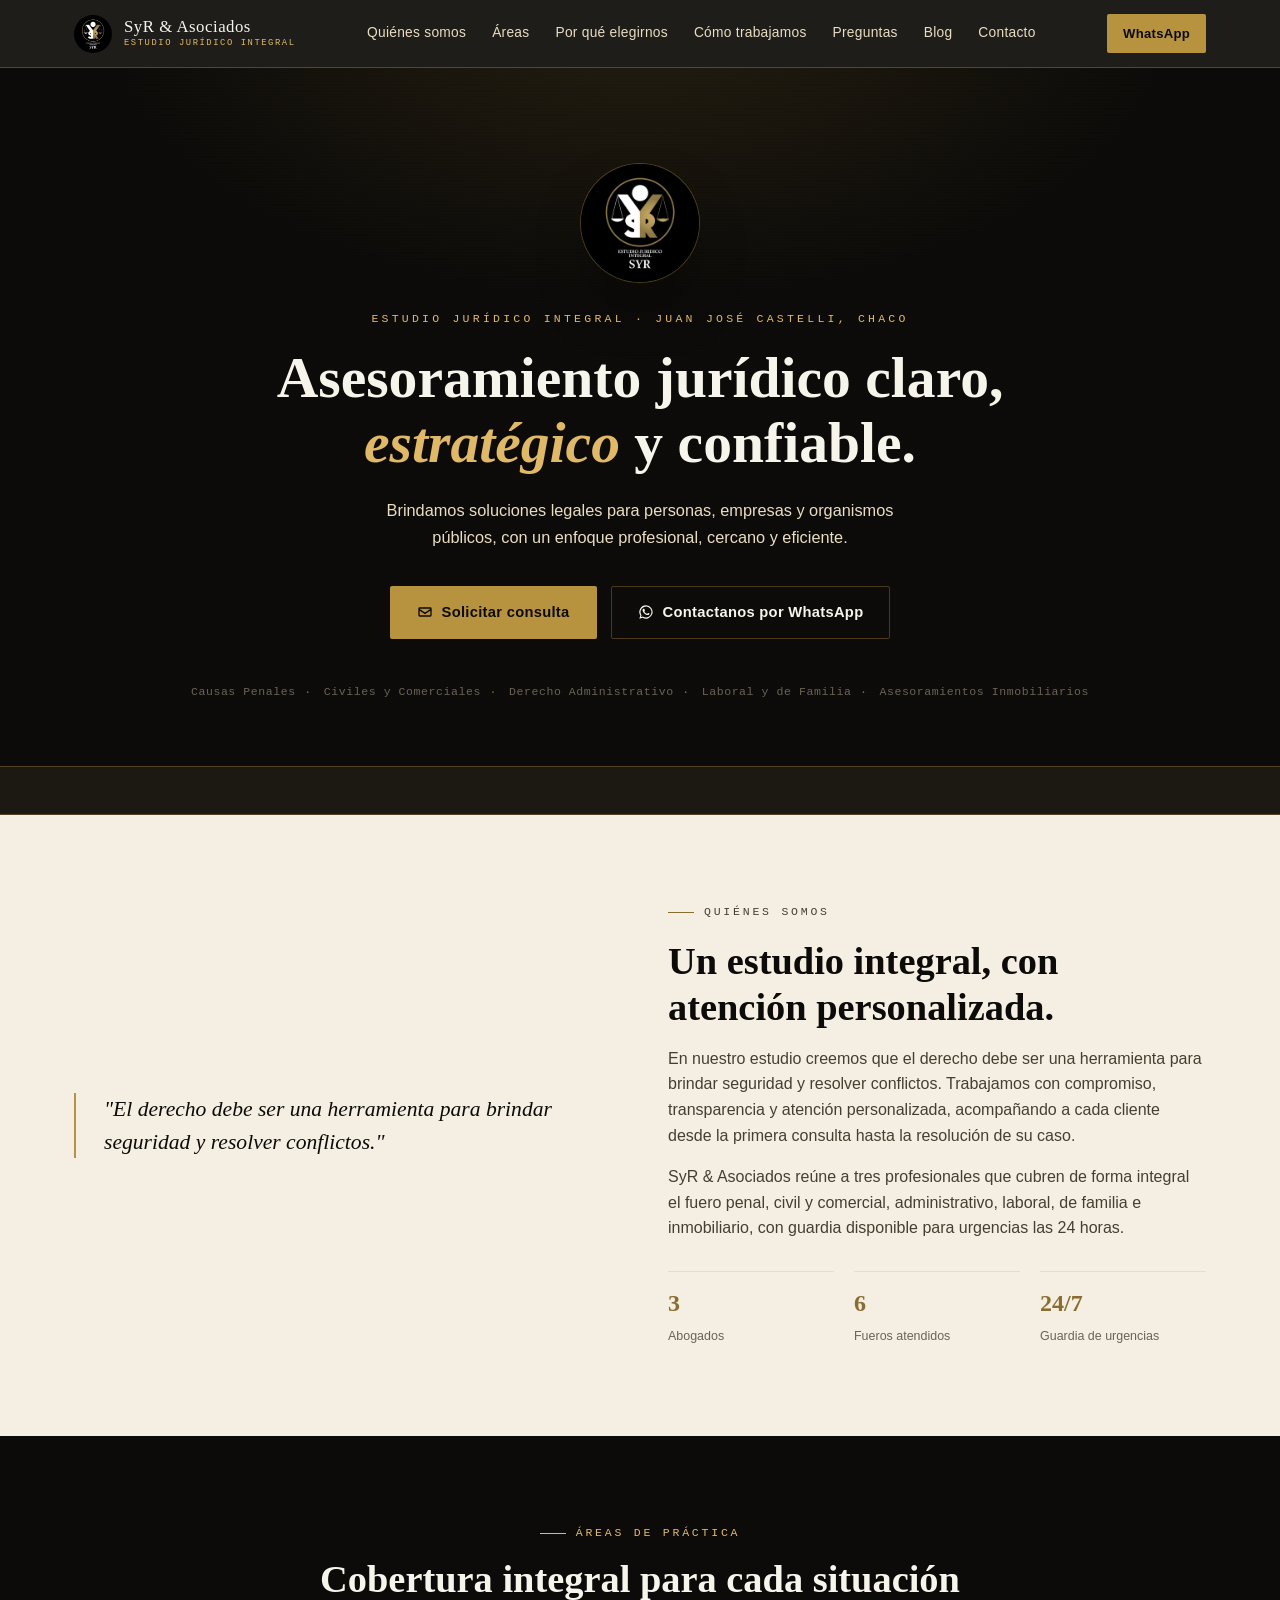
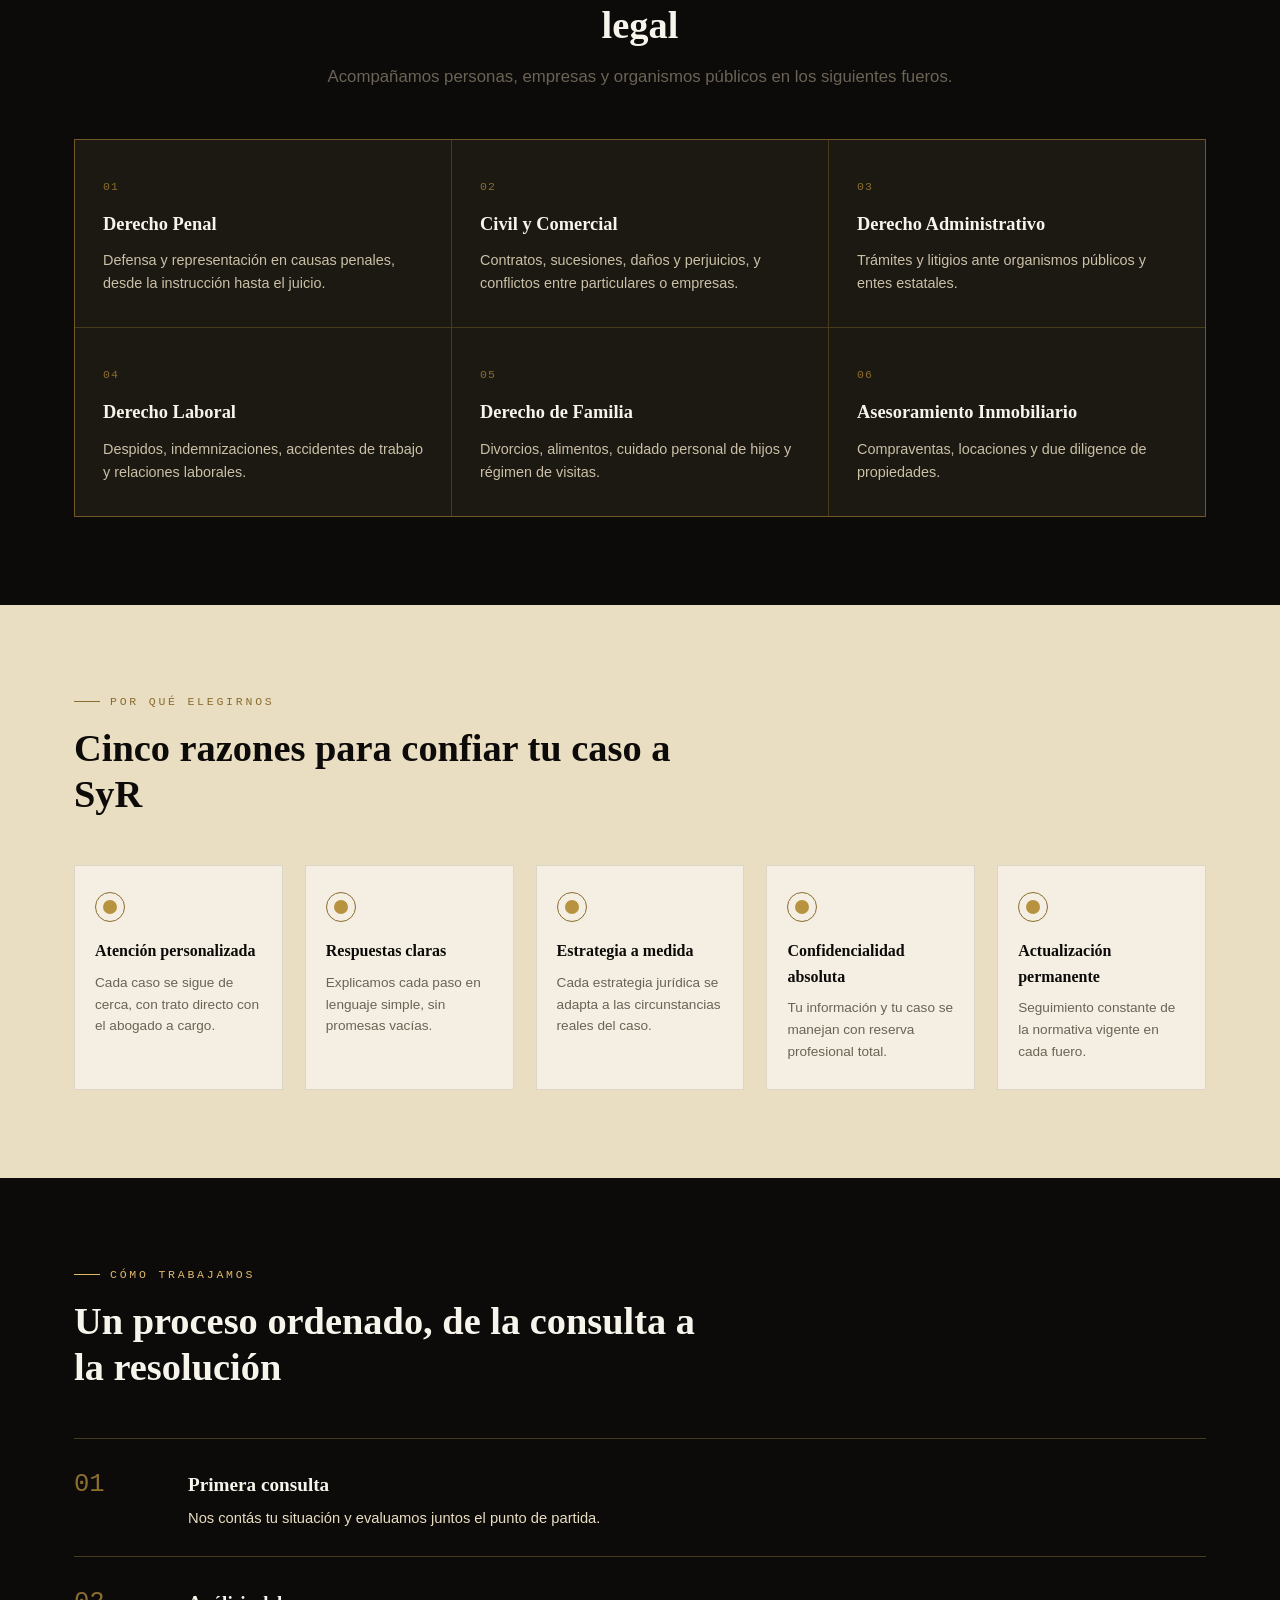
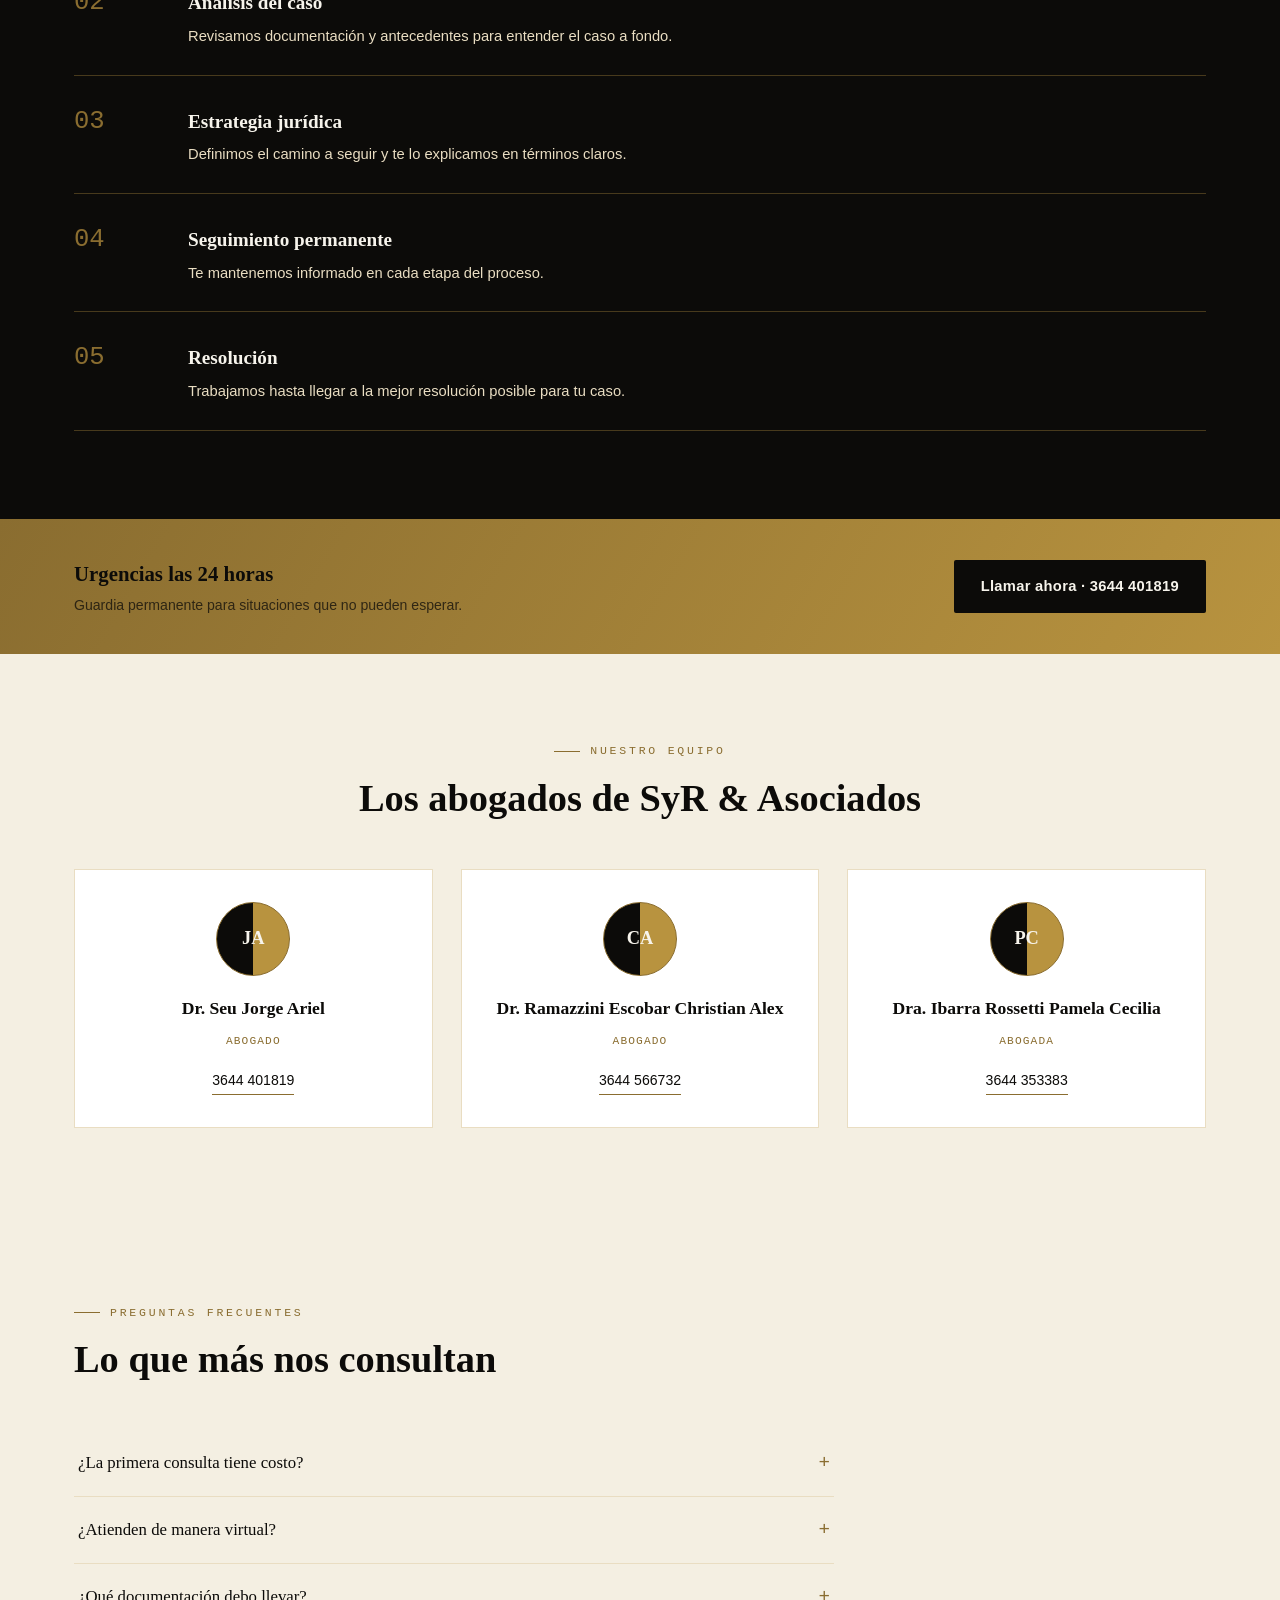
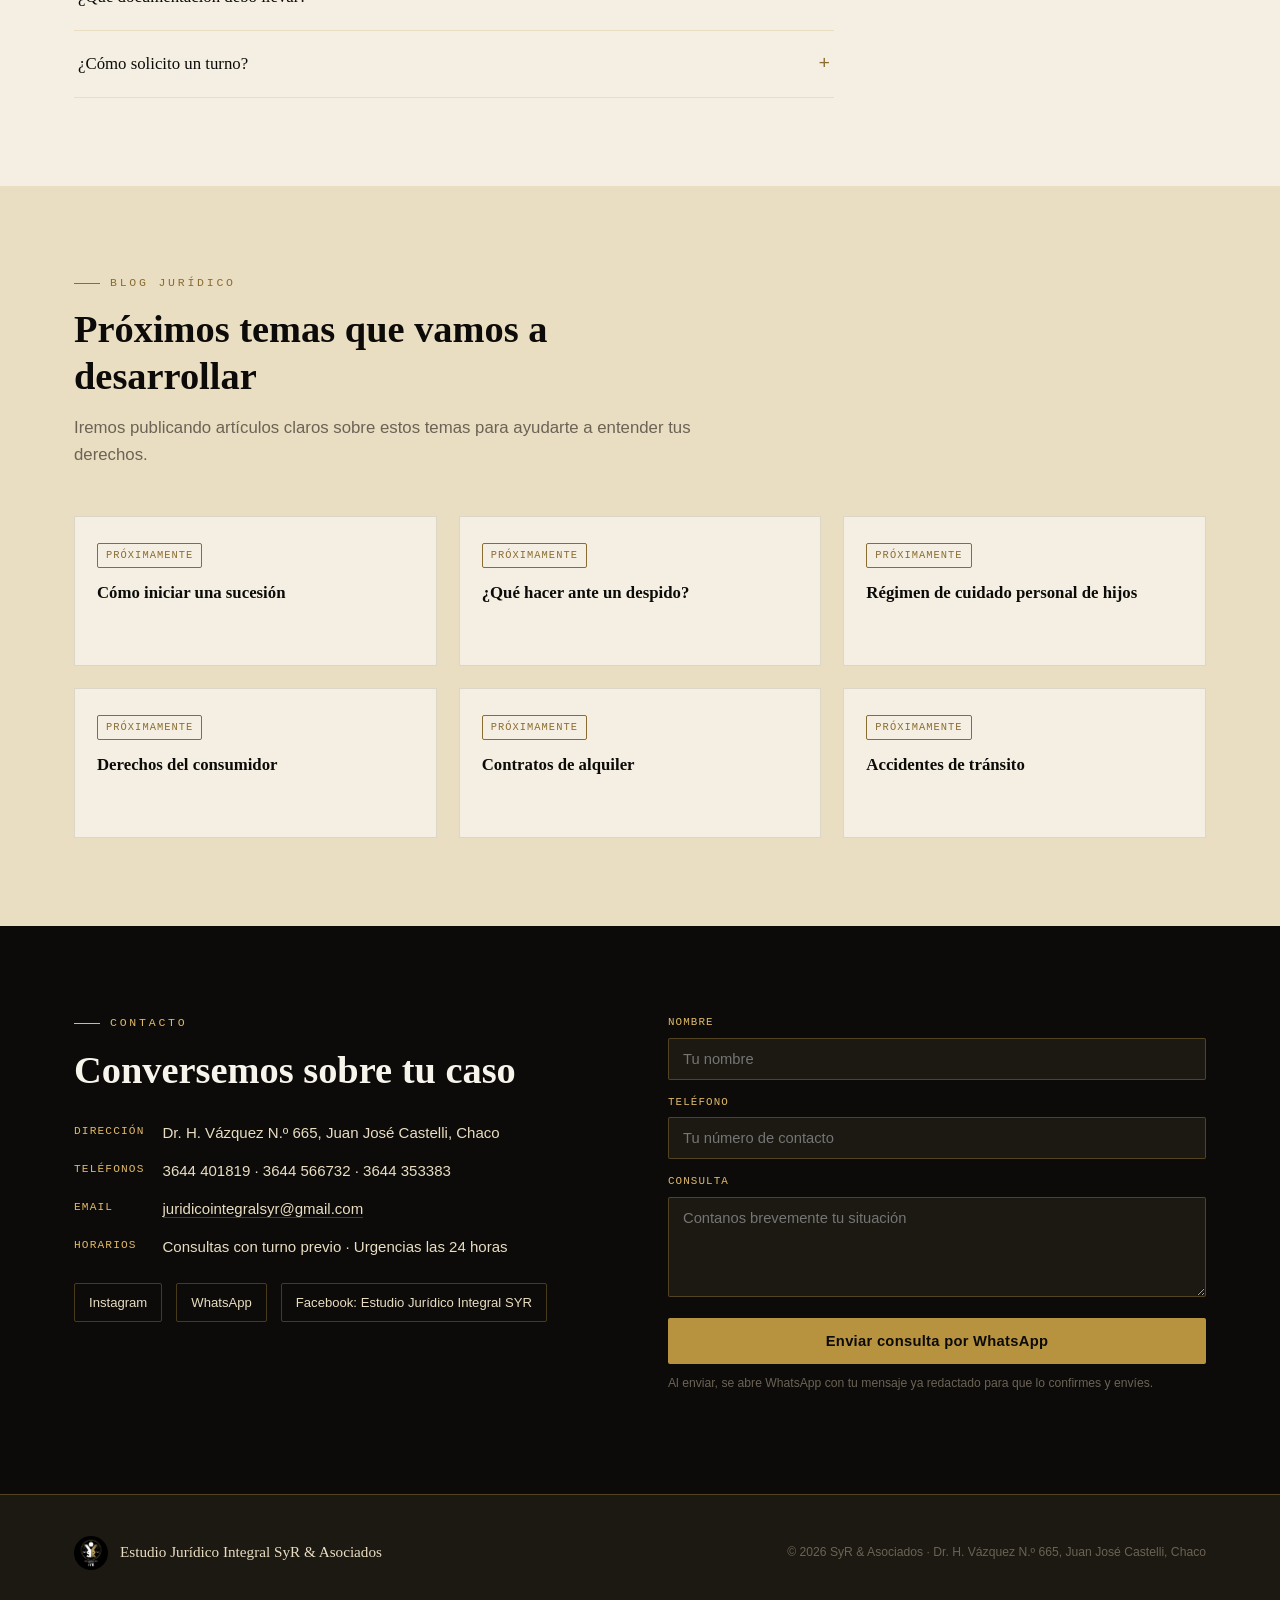
==== index.html @ b7ba9327 "Sitio web del Estudio Jurídico Integral SyR & Asociados Landing page estática (HTML/CSS/JS) con hero" ====
<!DOCTYPE html>
<html lang="es">
<head>
<meta charset="UTF-8">
<meta name="viewport" content="width=device-width, initial-scale=1.0">
<title>Estudio Jurídico Integral SyR & Asociados</title>
<meta name="description" content="Asesoramiento jurídico claro, estratégico y confiable — causas penales, civiles y comerciales, administrativo, laboral, familia e inmobiliario. Urgencias las 24 horas.">
<link rel="stylesheet" href="css/style.css">

</head>
<body>
<header class="nav">
  <div class="nav-inner">
    <a class="brand" href="#inicio">
      <img src="assets/logo.jpg" alt="Isotipo Estudio Jurídico Integral SyR">
      <span class="brand-text">SyR &amp; Asociados<small>Estudio Jurídico Integral</small></span>
    </a>
    <nav class="links">
      <a href="#somos">Quiénes somos</a>
      <a href="#areas">Áreas</a>
      <a href="#porque">Por qué elegirnos</a>
      <a href="#proceso">Cómo trabajamos</a>
      <a href="#faq">Preguntas</a>
      <a href="#blog">Blog</a>
      <a href="#contacto">Contacto</a>
    </nav>
    <a class="nav-cta" href="https://wa.me/5493644401819?text=Hola%2C%20quisiera%20hacer%20una%20consulta%20legal." target="_blank" rel="noopener">WhatsApp</a>
  </div>
</header>

<section class="hero" id="inicio">
  <div class="wrap">
    <div class="hero-seal">
      <img src="assets/logo.jpg" alt="Estudio Jurídico Integral SyR & Asociados">
    </div>
    <p class="eyebrow">Estudio Jurídico Integral · Juan José Castelli, Chaco</p>
    <h1 class="hero-title">Asesoramiento jurídico claro, <em>estratégico</em> y confiable.</h1>
    <p class="hero-sub">Brindamos soluciones legales para personas, empresas y organismos públicos, con un enfoque profesional, cercano y eficiente.</p>
    <div class="hero-actions">
      <a class="btn btn-solid" href="#contacto">
        <svg viewBox="0 0 24 24" fill="none" stroke="currentColor" stroke-width="2"><path d="M4 4h16v16H4z" opacity="0"/><path d="M3 8l9 6 9-6M4 6h16a1 1 0 011 1v10a1 1 0 01-1 1H4a1 1 0 01-1-1V7a1 1 0 011-1z"/></svg>
        Solicitar consulta
      </a>
      <a class="btn btn-outline" href="https://wa.me/5493644401819?text=Hola%2C%20quisiera%20hacer%20una%20consulta%20legal." target="_blank" rel="noopener">
        <svg viewBox="0 0 24 24" fill="currentColor"><path d="M17.5 14.4c-.3-.1-1.7-.8-1.9-.9-.3-.1-.4-.1-.6.1s-.7.9-.9 1.1-.3.2-.6.1a7.9 7.9 0 01-2.3-1.4 8.6 8.6 0 01-1.6-2c-.2-.3 0-.4.1-.6l.4-.5c.1-.1.2-.3.3-.4a.5.5 0 000-.5c-.1-.1-.6-1.5-.9-2-.2-.5-.4-.4-.6-.4h-.5a1 1 0 00-.7.3 3 3 0 00-.9 2.2c0 1.3.9 2.6 1.1 2.8s1.7 2.7 4.2 3.7a14 14 0 001.4.5 3.4 3.4 0 001.6.1c.5-.1 1.7-.7 1.9-1.3s.2-1.2.2-1.3-.2-.2-.5-.3z"/><path d="M12 2a10 10 0 00-8.5 15.3L2 22l4.8-1.4A10 10 0 1012 2zm0 18.2a8.2 8.2 0 01-4.2-1.2l-.3-.2-3 .8.8-2.9-.2-.3A8.2 8.2 0 1112 20.2z"/></svg>
        Contactanos por WhatsApp
      </a>
    </div>
    <div class="hero-areas">
      <span>Causas Penales</span>
      <span>Civiles y Comerciales</span>
      <span>Derecho Administrativo</span>
      <span>Laboral y de Familia</span>
      <span>Asesoramientos Inmobiliarios</span>
    </div>
  </div>
</section>

<div class="ticker-band" aria-hidden="true">
  <div class="ticker-track">
    <span>URGENCIAS LAS 24 HORAS</span>
    <span>DR. H. VÁZQUEZ N.º 665, J.J. CASTELLI</span>
    <span>CAUSAS PENALES</span>
    <span>CIVILES Y COMERCIALES</span>
    <span>DERECHO ADMINISTRATIVO</span>
    <span>LABORAL Y DE FAMILIA</span>
    <span>ASESORAMIENTOS INMOBILIARIOS</span>
    <span>URGENCIAS LAS 24 HORAS</span>
    <span>DR. H. VÁZQUEZ N.º 665, J.J. CASTELLI</span>
    <span>CAUSAS PENALES</span>
    <span>CIVILES Y COMERCIALES</span>
    <span>DERECHO ADMINISTRATIVO</span>
    <span>LABORAL Y DE FAMILIA</span>
    <span>ASESORAMIENTOS INMOBILIARIOS</span>
  </div>
</div>

<section class="somos" id="somos">
  <div class="wrap somos-grid">
    <div class="reveal">
      <p class="somos-quote">"El derecho debe ser una herramienta para brindar seguridad y resolver conflictos."</p>
    </div>
    <div class="somos-copy reveal">
      <p class="kicker">Quiénes somos</p>
      <h2>Un estudio integral, con atención personalizada.</h2>
      <p style="margin-top:16px">En nuestro estudio creemos que el derecho debe ser una herramienta para brindar seguridad y resolver conflictos. Trabajamos con compromiso, transparencia y atención personalizada, acompañando a cada cliente desde la primera consulta hasta la resolución de su caso.</p>
      <p>SyR &amp; Asociados reúne a tres profesionales que cubren de forma integral el fuero penal, civil y comercial, administrativo, laboral, de familia e inmobiliario, con guardia disponible para urgencias las 24 horas.</p>
      <div class="somos-stats">
        <div class="somos-stat"><b>3</b><span>Abogados</span></div>
        <div class="somos-stat"><b>6</b><span>Fueros atendidos</span></div>
        <div class="somos-stat"><b>24/7</b><span>Guardia de urgencias</span></div>
      </div>
    </div>
  </div>
</section>

<section class="areas" id="areas">
  <div class="wrap">
    <div class="section-head center reveal">
      <p class="kicker">Áreas de práctica</p>
      <h2>Cobertura integral para cada situación legal</h2>
      <p class="lead">Acompañamos personas, empresas y organismos públicos en los siguientes fueros.</p>
    </div>
    <div class="areas-grid reveal">
      <div class="area-card">
        <span class="area-num">01</span>
        <h3>Derecho Penal</h3>
        <p>Defensa y representación en causas penales, desde la instrucción hasta el juicio.</p>
      </div>
      <div class="area-card">
        <span class="area-num">02</span>
        <h3>Civil y Comercial</h3>
        <p>Contratos, sucesiones, daños y perjuicios, y conflictos entre particulares o empresas.</p>
      </div>
      <div class="area-card">
        <span class="area-num">03</span>
        <h3>Derecho Administrativo</h3>
        <p>Trámites y litigios ante organismos públicos y entes estatales.</p>
      </div>
      <div class="area-card">
        <span class="area-num">04</span>
        <h3>Derecho Laboral</h3>
        <p>Despidos, indemnizaciones, accidentes de trabajo y relaciones laborales.</p>
      </div>
      <div class="area-card">
        <span class="area-num">05</span>
        <h3>Derecho de Familia</h3>
        <p>Divorcios, alimentos, cuidado personal de hijos y régimen de visitas.</p>
      </div>
      <div class="area-card">
        <span class="area-num">06</span>
        <h3>Asesoramiento Inmobiliario</h3>
        <p>Compraventas, locaciones y due diligence de propiedades.</p>
      </div>
    </div>
  </div>
</section>

<section class="why" id="porque">
  <div class="wrap">
    <div class="section-head reveal">
      <p class="kicker">Por qué elegirnos</p>
      <h2>Cinco razones para confiar tu caso a SyR</h2>
    </div>
    <div class="why-grid reveal">
      <div class="why-card"><div class="why-mark"></div><h3>Atención personalizada</h3><p>Cada caso se sigue de cerca, con trato directo con el abogado a cargo.</p></div>
      <div class="why-card"><div class="why-mark"></div><h3>Respuestas claras</h3><p>Explicamos cada paso en lenguaje simple, sin promesas vacías.</p></div>
      <div class="why-card"><div class="why-mark"></div><h3>Estrategia a medida</h3><p>Cada estrategia jurídica se adapta a las circunstancias reales del caso.</p></div>
      <div class="why-card"><div class="why-mark"></div><h3>Confidencialidad absoluta</h3><p>Tu información y tu caso se manejan con reserva profesional total.</p></div>
      <div class="why-card"><div class="why-mark"></div><h3>Actualización permanente</h3><p>Seguimiento constante de la normativa vigente en cada fuero.</p></div>
    </div>
  </div>
</section>

<section class="process" id="proceso">
  <div class="wrap">
    <div class="section-head reveal">
      <p class="kicker">Cómo trabajamos</p>
      <h2>Un proceso ordenado, de la consulta a la resolución</h2>
    </div>
    <div class="process-list reveal">
      <div class="process-item"><span class="pnum">01</span><div><h3>Primera consulta</h3><p>Nos contás tu situación y evaluamos juntos el punto de partida.</p></div></div>
      <div class="process-item"><span class="pnum">02</span><div><h3>Análisis del caso</h3><p>Revisamos documentación y antecedentes para entender el caso a fondo.</p></div></div>
      <div class="process-item"><span class="pnum">03</span><div><h3>Estrategia jurídica</h3><p>Definimos el camino a seguir y te lo explicamos en términos claros.</p></div></div>
      <div class="process-item"><span class="pnum">04</span><div><h3>Seguimiento permanente</h3><p>Te mantenemos informado en cada etapa del proceso.</p></div></div>
      <div class="process-item"><span class="pnum">05</span><div><h3>Resolución</h3><p>Trabajamos hasta llegar a la mejor resolución posible para tu caso.</p></div></div>
    </div>
  </div>
</section>

<div class="urgency">
  <div class="wrap urgency-inner">
    <div>
      <h3>Urgencias las 24 horas</h3>
      <p>Guardia permanente para situaciones que no pueden esperar.</p>
    </div>
    <a class="btn btn-solid" href="tel:+543644401819">Llamar ahora · 3644 401819</a>
  </div>
</div>

<section class="team" id="abogados">
  <div class="wrap">
    <div class="section-head center reveal">
      <p class="kicker">Nuestro equipo</p>
      <h2>Los abogados de SyR &amp; Asociados</h2>
    </div>
    <div class="team-grid reveal">
      <div class="team-card">
        <div class="team-badge">JA</div>
        <h3>Dr. Seu Jorge Ariel</h3>
        <p class="role">Abogado</p>
        <a class="tel" href="tel:+543644401819">3644 401819</a>
      </div>
      <div class="team-card">
        <div class="team-badge">CA</div>
        <h3>Dr. Ramazzini Escobar Christian Alex</h3>
        <p class="role">Abogado</p>
        <a class="tel" href="tel:+543644566732">3644 566732</a>
      </div>
      <div class="team-card">
        <div class="team-badge">PC</div>
        <h3>Dra. Ibarra Rossetti Pamela Cecilia</h3>
        <p class="role">Abogada</p>
        <a class="tel" href="tel:+543644353383">3644 353383</a>
      </div>
    </div>
  </div>
</section>

<section class="faq" id="faq">
  <div class="wrap">
    <div class="section-head reveal">
      <p class="kicker">Preguntas frecuentes</p>
      <h2>Lo que más nos consultan</h2>
    </div>
    <div class="faq-list reveal">
      <div class="faq-item">
        <button class="faq-q" aria-expanded="false">¿La primera consulta tiene costo?<span class="faq-plus">+</span></button>
        <div class="faq-a"><p>La consulta inicial nos permite conocer tu caso y explicarte cómo podemos ayudarte. Escribinos y te confirmamos las condiciones según el tipo de trámite.</p></div>
      </div>
      <div class="faq-item">
        <button class="faq-q" aria-expanded="false">¿Atienden de manera virtual?<span class="faq-plus">+</span></button>
        <div class="faq-a"><p>Sí. Además de la atención presencial en nuestra oficina de Dr. H. Vázquez N.º 665, coordinamos consultas por teléfono, WhatsApp o videollamada.</p></div>
      </div>
      <div class="faq-item">
        <button class="faq-q" aria-expanded="false">¿Qué documentación debo llevar?<span class="faq-plus">+</span></button>
        <div class="faq-a"><p>Depende del tipo de caso. Como guía general, llevá tu DNI y toda la documentación relacionada (contratos, notificaciones, recibos, etc.). Te confirmamos el detalle al coordinar el turno.</p></div>
      </div>
      <div class="faq-item">
        <button class="faq-q" aria-expanded="false">¿Cómo solicito un turno?<span class="faq-plus">+</span></button>
        <div class="faq-a"><p>Podés escribirnos por WhatsApp, llamarnos a los teléfonos del estudio o enviarnos un correo a juridicointegralsyr@gmail.com. Coordinamos día y horario según disponibilidad.</p></div>
      </div>
    </div>
  </div>
</section>

<section class="blog" id="blog">
  <div class="wrap">
    <div class="section-head reveal">
      <p class="kicker">Blog jurídico</p>
      <h2>Próximos temas que vamos a desarrollar</h2>
      <p class="lead">Iremos publicando artículos claros sobre estos temas para ayudarte a entender tus derechos.</p>
    </div>
    <div class="blog-grid reveal">
      <div class="blog-card"><span class="blog-tag">Próximamente</span><h3>Cómo iniciar una sucesión</h3></div>
      <div class="blog-card"><span class="blog-tag">Próximamente</span><h3>¿Qué hacer ante un despido?</h3></div>
      <div class="blog-card"><span class="blog-tag">Próximamente</span><h3>Régimen de cuidado personal de hijos</h3></div>
      <div class="blog-card"><span class="blog-tag">Próximamente</span><h3>Derechos del consumidor</h3></div>
      <div class="blog-card"><span class="blog-tag">Próximamente</span><h3>Contratos de alquiler</h3></div>
      <div class="blog-card"><span class="blog-tag">Próximamente</span><h3>Accidentes de tránsito</h3></div>
    </div>
  </div>
</section>

<section class="contact" id="contacto">
  <div class="wrap contact-grid">
    <div class="contact-info reveal">
      <p class="kicker">Contacto</p>
      <h2>Conversemos sobre tu caso</h2>
      <dl style="margin-top:28px">
        <dt>Dirección</dt><dd>Dr. H. Vázquez N.º 665, Juan José Castelli, Chaco</dd>
        <dt>Teléfonos</dt><dd>3644 401819 · 3644 566732 · 3644 353383</dd>
        <dt>Email</dt><dd><a href="mailto:juridicointegralsyr@gmail.com">juridicointegralsyr@gmail.com</a></dd>
        <dt>Horarios</dt><dd>Consultas con turno previo · Urgencias las 24 horas</dd>
      </dl>
      <div class="social-row">
        <a href="https://instagram.com/estudiojuridicointegralsyr" target="_blank" rel="noopener">Instagram</a>
        <a href="https://wa.me/5493644401819" target="_blank" rel="noopener">WhatsApp</a>
        <span style="border:1px solid var(--hair);border-radius:2px;padding:8px 14px;font-size:0.82rem;color:var(--parchment-2);">Facebook: Estudio Jurídico Integral SYR</span>
      </div>
    </div>
    <div class="reveal">
      <form class="contact-form" id="contactForm">
        <div>
          <label for="cf-name">Nombre</label>
          <input id="cf-name" type="text" placeholder="Tu nombre" required>
        </div>
        <div>
          <label for="cf-phone">Teléfono</label>
          <input id="cf-phone" type="tel" placeholder="Tu número de contacto">
        </div>
        <div>
          <label for="cf-msg">Consulta</label>
          <textarea id="cf-msg" placeholder="Contanos brevemente tu situación" required></textarea>
        </div>
        <button type="submit" class="btn btn-solid" style="justify-content:center">Enviar consulta por WhatsApp</button>
        <p class="form-note">Al enviar, se abre WhatsApp con tu mensaje ya redactado para que lo confirmes y envíes.</p>
      </form>
    </div>
  </div>
</section>

<footer>
  <div class="wrap footer-inner">
    <div class="footer-brand">
      <img src="assets/logo.jpg" alt="Isotipo SyR">
      <span>Estudio Jurídico Integral SyR &amp; Asociados</span>
    </div>
    <p class="fine">© 2026 SyR &amp; Asociados · Dr. H. Vázquez N.º 665, Juan José Castelli, Chaco</p>
  </div>
</footer>

<script src="js/script.js"></script>
</body>
</html>
---- css/style.css ----
:root{
    --ink:#0c0b09;
    --charcoal:#1c1912;
    --charcoal-2:#242019;
    --gold:#b8933f;
    --gold-bright:#e0b968;
    --gold-dim:#8a6d30;
    --parchment:#f4efe2;
    --parchment-2:#e9ddc2;
    --stone:#6b6355;
    --white:#f7f4ec;
    --hair:rgba(184,147,63,0.35);
    --font-display:'Big Caslon','Didot','Iowan Old Style',Georgia,'Times New Roman',serif;
    --font-body:-apple-system,BlinkMacSystemFont,'Segoe UI',Roboto,Helvetica,Arial,sans-serif;
    --font-mono:ui-monospace,'SF Mono','Cascadia Mono','Roboto Mono','Courier New',monospace;
  }
  *{box-sizing:border-box;}
  html{scroll-behavior:smooth;}
  @media (prefers-reduced-motion: reduce){
    html{scroll-behavior:auto;}
    *{animation-duration:0.01ms !important;animation-iteration-count:1 !important;transition-duration:0.01ms !important;}
  }
  body{
    margin:0;
    background:var(--parchment);
    color:var(--ink);
    font-family:var(--font-body);
    line-height:1.6;
    -webkit-font-smoothing:antialiased;
  }
  a{color:inherit;}
  img{max-width:100%;display:block;}
  .wrap{max-width:1180px;margin:0 auto;padding:0 24px;}
  ::selection{background:var(--gold);color:var(--ink);}

  /* focus visibility */
  a:focus-visible,button:focus-visible{outline:2px solid var(--gold-bright);outline-offset:3px;}

  /* ---------- NAV ---------- */
  header.nav{
    position:sticky;top:0;z-index:50;
    background:rgba(12,11,9,0.92);
    backdrop-filter:blur(6px);
    border-bottom:1px solid var(--hair);
  }
  .nav-inner{
    max-width:1180px;margin:0 auto;padding:14px 24px;
    display:flex;align-items:center;justify-content:space-between;gap:16px;
  }
  .brand{display:flex;align-items:center;gap:12px;text-decoration:none;color:var(--white);}
  .brand img{width:38px;height:38px;border-radius:50%;}
  .brand-text{font-family:var(--font-display);font-size:1.05rem;letter-spacing:0.03em;line-height:1.1;}
  .brand-text small{display:block;font-family:var(--font-mono);font-size:0.55rem;letter-spacing:0.18em;color:var(--gold-bright);text-transform:uppercase;margin-top:3px;}
  nav.links{display:flex;gap:26px;font-size:0.86rem;}
  nav.links a{text-decoration:none;color:var(--parchment-2);letter-spacing:0.02em;position:relative;padding:4px 0;}
  nav.links a:hover{color:var(--gold-bright);}
  .nav-cta{
    display:inline-flex;align-items:center;gap:8px;
    background:var(--gold);color:var(--ink);
    padding:9px 16px;border-radius:2px;text-decoration:none;
    font-size:0.82rem;font-weight:600;letter-spacing:0.02em;white-space:nowrap;
    transition:background 0.2s ease;
  }
  .nav-cta:hover{background:var(--gold-bright);}
  .nav-toggle{display:none;}
  @media (max-width:880px){
    nav.links{display:none;}
    .nav-toggle{display:block;background:none;border:1px solid var(--hair);color:var(--white);padding:8px 10px;border-radius:2px;font-family:var(--font-mono);font-size:0.85rem;}
  }

  /* ---------- HERO ---------- */
  .hero{
    background:
      radial-gradient(ellipse 900px 500px at 50% -10%, rgba(184,147,63,0.14), transparent 60%),
      var(--ink);
    color:var(--white);
    padding:96px 24px 64px;
    position:relative;
    overflow:hidden;
    text-align:center;
  }
  .hero::before{
    content:"";
    position:absolute;inset:0;
    background-image:
      linear-gradient(var(--hair) 1px, transparent 1px);
    background-size:100% 3px;
    opacity:0.03;
    pointer-events:none;
  }
  .hero-seal{
    width:118px;height:118px;margin:0 auto 28px;
    opacity:0;animation:riseIn 0.9s ease forwards;
  }
  .hero-seal img{border-radius:50%;box-shadow:0 0 0 1px var(--hair), 0 30px 60px -20px rgba(0,0,0,0.6);}
  .eyebrow{
    font-family:var(--font-mono);font-size:0.72rem;letter-spacing:0.28em;
    text-transform:uppercase;color:var(--gold-bright);margin:0 0 18px;
    opacity:0;animation:riseIn 0.9s ease 0.15s forwards;
  }
  h1.hero-title{
    font-family:var(--font-display);
    font-weight:600;
    font-size:clamp(2.1rem,4.6vw,3.6rem);
    line-height:1.12;
    margin:0 0 22px;
    max-width:820px;margin-left:auto;margin-right:auto;
    opacity:0;animation:riseIn 0.9s ease 0.3s forwards;
  }
  .hero-title em{
    font-style:italic;color:var(--gold-bright);
  }
  .hero-sub{
    max-width:560px;margin:0 auto 36px;
    color:var(--parchment-2);font-size:1.02rem;
    opacity:0;animation:riseIn 0.9s ease 0.45s forwards;
  }
  .hero-actions{
    display:flex;gap:14px;justify-content:center;flex-wrap:wrap;margin-bottom:44px;
    opacity:0;animation:riseIn 0.9s ease 0.6s forwards;
  }
  .btn{
    display:inline-flex;align-items:center;gap:9px;
    padding:14px 26px;border-radius:2px;text-decoration:none;
    font-size:0.92rem;font-weight:600;letter-spacing:0.02em;
    transition:transform 0.2s ease, background 0.2s ease, border-color 0.2s ease;
    border:1px solid transparent;cursor:pointer;font-family:var(--font-body);
  }
  .btn:hover{transform:translateY(-2px);}
  .btn-solid{background:var(--gold);color:var(--ink);}
  .btn-solid:hover{background:var(--gold-bright);}
  .btn-outline{border-color:var(--hair);color:var(--white);background:transparent;}
  .btn-outline:hover{border-color:var(--gold-bright);color:var(--gold-bright);}
  .btn svg{width:16px;height:16px;flex:none;}

  .hero-areas{
    display:flex;flex-wrap:wrap;justify-content:center;gap:0;
    font-family:var(--font-mono);font-size:0.72rem;letter-spacing:0.05em;
    color:var(--stone);
    opacity:0;animation:riseIn 0.9s ease 0.75s forwards;
  }
  .hero-areas span{padding:0 14px;position:relative;}
  .hero-areas span:not(:last-child)::after{
    content:"·";position:absolute;right:-2px;color:var(--gold-dim);
  }

  @keyframes riseIn{
    from{opacity:0;transform:translateY(14px);}
    to{opacity:1;transform:translateY(0);}
  }

  /* ---------- TICKER ---------- */
  .ticker-band{
    background:var(--charcoal);border-top:1px solid var(--hair);border-bottom:1px solid var(--hair);
    overflow:hidden;white-space:nowrap;padding:11px 0;
  }
  .ticker-track{display:inline-block;padding-left:100%;animation:ticker 32s linear infinite;}
  @media (prefers-reduced-motion: reduce){.ticker-track{animation:none;padding-left:0;}}
  .ticker-track span{
    font-family:var(--font-mono);font-size:0.74rem;letter-spacing:0.12em;
    color:var(--gold-bright);text-transform:uppercase;margin-right:40px;
  }
  @keyframes ticker{from{transform:translateX(0);}to{transform:translateX(-100%);}}

  /* ---------- SECTION shared ---------- */
  section{padding:88px 0;}
  .section-head{max-width:640px;margin:0 0 48px;}
  .section-head.center{margin-left:auto;margin-right:auto;text-align:center;}
  .kicker{
    font-family:var(--font-mono);font-size:0.72rem;letter-spacing:0.24em;
    text-transform:uppercase;color:var(--gold-dim);margin:0 0 14px;
    display:flex;align-items:center;gap:10px;
  }
  .section-head.center .kicker{justify-content:center;}
  .kicker::before{content:"";width:26px;height:1px;background:var(--gold-dim);display:inline-block;}
  h2{
    font-family:var(--font-display);font-weight:600;
    font-size:clamp(1.7rem,3vw,2.4rem);margin:0;line-height:1.2;
  }
  .lead{color:var(--stone);font-size:1.05rem;margin-top:16px;}

  .reveal{opacity:0;transform:translateY(22px);transition:opacity 0.7s ease, transform 0.7s ease;}
  .reveal.in{opacity:1;transform:translateY(0);}

  /* ---------- QUIENES SOMOS ---------- */
  .somos{background:var(--parchment);}
  .somos-grid{display:grid;grid-template-columns:1fr 1fr;gap:56px;align-items:center;}
  .somos-quote{
    font-family:var(--font-display);font-style:italic;font-size:1.35rem;
    color:var(--ink);line-height:1.5;position:relative;padding-left:28px;
    border-left:2px solid var(--gold);
  }
  .somos-copy p{color:#463f31;margin:0 0 16px;}
  .somos-stats{display:grid;grid-template-columns:repeat(3,1fr);gap:20px;margin-top:30px;}
  .somos-stat{border-top:1px solid var(--parchment-2);padding-top:12px;}
  .somos-stat b{display:block;font-family:var(--font-display);font-size:1.5rem;color:var(--gold-dim);}
  .somos-stat span{font-size:0.78rem;color:var(--stone);}
  @media (max-width:860px){.somos-grid{grid-template-columns:1fr;gap:32px;}}

  /* ---------- AREAS ---------- */
  .areas{background:var(--ink);color:var(--white);}
  .areas .kicker{color:var(--gold-bright);}
  .areas .kicker::before{background:var(--gold-bright);}
  .areas-grid{display:grid;grid-template-columns:repeat(3,1fr);gap:1px;background:var(--hair);border:1px solid var(--hair);}
  .area-card{
    background:var(--charcoal);padding:32px 28px;
    transition:background 0.25s ease;
  }
  .area-card:hover{background:var(--charcoal-2);}
  .area-num{font-family:var(--font-mono);font-size:0.72rem;color:var(--gold-dim);letter-spacing:0.1em;}
  .area-card h3{font-family:var(--font-display);font-weight:600;font-size:1.15rem;margin:12px 0 10px;}
  .area-card p{color:var(--parchment-2);font-size:0.9rem;margin:0;opacity:0.85;}
  @media (max-width:860px){.areas-grid{grid-template-columns:1fr 1fr;}}
  @media (max-width:560px){.areas-grid{grid-template-columns:1fr;}}

  /* ---------- POR QUE ELEGIRNOS ---------- */
  .why{background:var(--parchment-2);}
  .why-grid{display:grid;grid-template-columns:repeat(5,1fr);gap:22px;}
  .why-card{
    background:var(--parchment);border:1px solid rgba(107,99,85,0.18);
    padding:26px 20px;text-align:left;
  }
  .why-mark{width:30px;height:30px;border:1px solid var(--gold-dim);border-radius:50%;position:relative;margin-bottom:16px;}
  .why-mark::after{content:"";position:absolute;inset:7px;border-radius:50%;background:var(--gold);}
  .why-card h3{font-family:var(--font-display);font-size:1rem;margin:0 0 8px;}
  .why-card p{font-size:0.85rem;color:var(--stone);margin:0;}
  @media (max-width:980px){.why-grid{grid-template-columns:repeat(2,1fr) ;}}
  @media (max-width:560px){.why-grid{grid-template-columns:1fr;}}

  /* ---------- COMO TRABAJAMOS ---------- */
  .process{background:var(--ink);color:var(--white);}
  .process .kicker{color:var(--gold-bright);}
  .process .kicker::before{background:var(--gold-bright);}
  .process-list{border-top:1px solid var(--hair);}
  .process-item{
    display:grid;grid-template-columns:90px 1fr;gap:24px;
    padding:26px 0;border-bottom:1px solid var(--hair);
    align-items:baseline;
  }
  .process-item .pnum{font-family:var(--font-mono);font-size:1.6rem;color:var(--gold-dim);}
  .process-item h3{font-family:var(--font-display);font-size:1.2rem;margin:0 0 6px;font-weight:600;}
  .process-item p{color:var(--parchment-2);margin:0;font-size:0.92rem;max-width:560px;}
  @media (max-width:560px){.process-item{grid-template-columns:50px 1fr;}}

  /* ---------- ABOGADOS ---------- */
  .team{background:var(--parchment);}
  .team-grid{display:grid;grid-template-columns:repeat(3,1fr);gap:28px;}
  .team-card{
    background:#fff;border:1px solid var(--parchment-2);padding:32px 26px;text-align:center;
    transition:box-shadow 0.25s ease, transform 0.25s ease;
  }
  .team-card:hover{box-shadow:0 20px 40px -24px rgba(20,16,8,0.35);transform:translateY(-4px);}
  .team-badge{
    width:74px;height:74px;border-radius:50%;margin:0 auto 18px;
    background:conic-gradient(from 180deg, var(--ink) 0 50%, var(--gold) 50% 100%);
    display:flex;align-items:center;justify-content:center;
    font-family:var(--font-display);font-weight:600;color:var(--white);font-size:1.15rem;
    border:1px solid var(--gold-dim);
  }
  .team-card h3{font-family:var(--font-display);font-size:1.1rem;margin:0 0 4px;}
  .team-card .role{font-family:var(--font-mono);font-size:0.7rem;letter-spacing:0.1em;text-transform:uppercase;color:var(--gold-dim);margin-bottom:16px;}
  .team-card a.tel{
    display:inline-flex;align-items:center;gap:6px;
    font-size:0.88rem;color:var(--ink);text-decoration:none;
    border-bottom:1px solid var(--gold-dim);padding-bottom:2px;
  }
  .team-card a.tel:hover{color:var(--gold-dim);}
  @media (max-width:860px){.team-grid{grid-template-columns:1fr;}}

  /* ---------- URGENCIAS BAND ---------- */
  .urgency{
    background:linear-gradient(120deg, var(--gold-dim), var(--gold));
    color:var(--ink);padding:38px 0;
  }
  .urgency-inner{display:flex;align-items:center;justify-content:space-between;gap:20px;flex-wrap:wrap;}
  .urgency h3{font-family:var(--font-display);font-size:1.3rem;margin:0;}
  .urgency p{margin:4px 0 0;font-size:0.88rem;color:rgba(12,11,9,0.75);}
  .urgency .btn-solid{background:var(--ink);color:var(--white);}
  .urgency .btn-solid:hover{background:#000;}

  /* ---------- FAQ ---------- */
  .faq{background:var(--parchment);}
  .faq-list{max-width:760px;}
  .faq-item{border-bottom:1px solid var(--parchment-2);}
  .faq-q{
    width:100%;text-align:left;background:none;border:none;cursor:pointer;
    padding:22px 4px;display:flex;justify-content:space-between;align-items:center;gap:16px;
    font-family:var(--font-display);font-size:1.05rem;color:var(--ink);
  }
  .faq-plus{font-family:var(--font-mono);color:var(--gold-dim);font-size:1.2rem;transition:transform 0.25s ease;flex:none;}
  .faq-item.open .faq-plus{transform:rotate(45deg);}
  .faq-a{
    max-height:0;overflow:hidden;transition:max-height 0.35s ease, padding 0.35s ease;
    color:var(--stone);font-size:0.94rem;padding:0 4px;
  }
  .faq-item.open .faq-a{max-height:220px;padding:0 4px 22px;}

  /* ---------- BLOG ---------- */
  .blog{background:var(--parchment-2);}
  .blog-grid{display:grid;grid-template-columns:repeat(3,1fr);gap:22px;}
  .blog-card{
    background:var(--parchment);border:1px solid rgba(107,99,85,0.18);padding:26px 22px;
    display:flex;flex-direction:column;gap:14px;min-height:150px;
  }
  .blog-tag{
    font-family:var(--font-mono);font-size:0.65rem;letter-spacing:0.1em;text-transform:uppercase;
    color:var(--gold-dim);border:1px solid var(--gold-dim);border-radius:2px;padding:3px 8px;width:fit-content;
  }
  .blog-card h3{font-family:var(--font-display);font-size:1.05rem;margin:0;line-height:1.35;}
  @media (max-width:860px){.blog-grid{grid-template-columns:1fr 1fr;}}
  @media (max-width:560px){.blog-grid{grid-template-columns:1fr;}}

  /* ---------- CONTACTO ---------- */
  .contact{background:var(--ink);color:var(--white);}
  .contact .kicker{color:var(--gold-bright);}
  .contact .kicker::before{background:var(--gold-bright);}
  .contact-grid{display:grid;grid-template-columns:1fr 1fr;gap:56px;}
  .contact-info dl{display:grid;grid-template-columns:auto 1fr;gap:14px 18px;margin:0;}
  .contact-info dt{font-family:var(--font-mono);font-size:0.7rem;letter-spacing:0.1em;text-transform:uppercase;color:var(--gold-bright);white-space:nowrap;padding-top:2px;}
  .contact-info dd{margin:0;color:var(--parchment-2);font-size:0.94rem;}
  .contact-info a{color:var(--parchment-2);text-decoration:none;border-bottom:1px solid var(--hair);}
  .contact-info a:hover{color:var(--gold-bright);border-color:var(--gold-bright);}
  .social-row{display:flex;gap:14px;margin-top:24px;}
  .social-row a{
    border:1px solid var(--hair);border-radius:2px;padding:8px 14px;font-size:0.82rem;
    text-decoration:none;color:var(--parchment-2);
  }
  .social-row a:hover{border-color:var(--gold-bright);color:var(--gold-bright);}

  form.contact-form{display:flex;flex-direction:column;gap:14px;}
  .contact-form label{font-family:var(--font-mono);font-size:0.68rem;letter-spacing:0.1em;text-transform:uppercase;color:var(--gold-bright);margin-bottom:6px;display:block;}
  .contact-form input, .contact-form textarea{
    width:100%;background:var(--charcoal);border:1px solid var(--hair);color:var(--white);
    padding:12px 14px;font-family:var(--font-body);font-size:0.92rem;border-radius:2px;
  }
  .contact-form input:focus, .contact-form textarea:focus{outline:none;border-color:var(--gold-bright);}
  .contact-form textarea{resize:vertical;min-height:100px;}
  .form-note{font-size:0.76rem;color:var(--stone);margin-top:-4px;}

  footer{
    background:var(--charcoal);border-top:1px solid var(--hair);color:var(--parchment-2);
    padding:36px 0;
  }
  .footer-inner{display:flex;align-items:center;justify-content:space-between;gap:20px;flex-wrap:wrap;}
  .footer-brand{display:flex;align-items:center;gap:12px;}
  .footer-brand img{width:34px;height:34px;border-radius:50%;}
  .footer-brand span{font-family:var(--font-display);font-size:0.95rem;}
  footer .fine{font-size:0.76rem;color:var(--stone);}

  @media (max-width:980px){
    .why-grid{row-gap:22px;}
  }
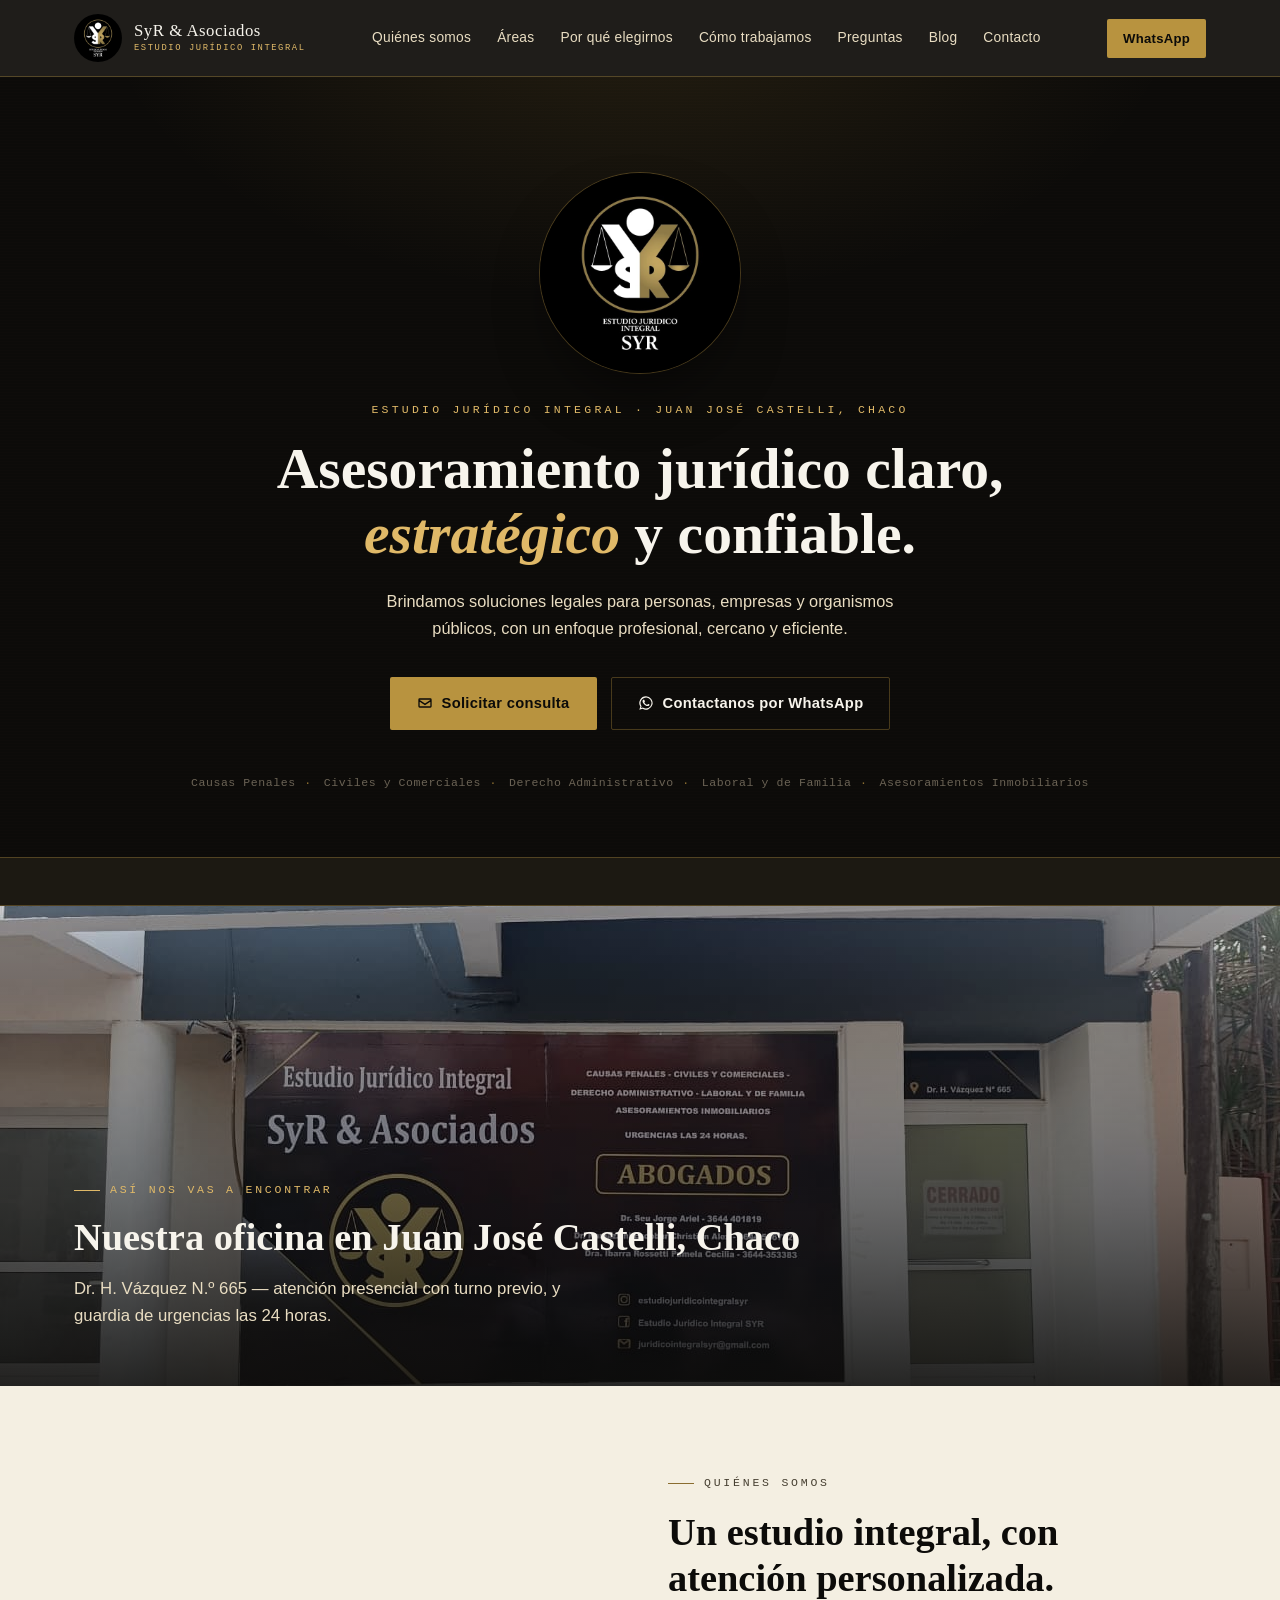
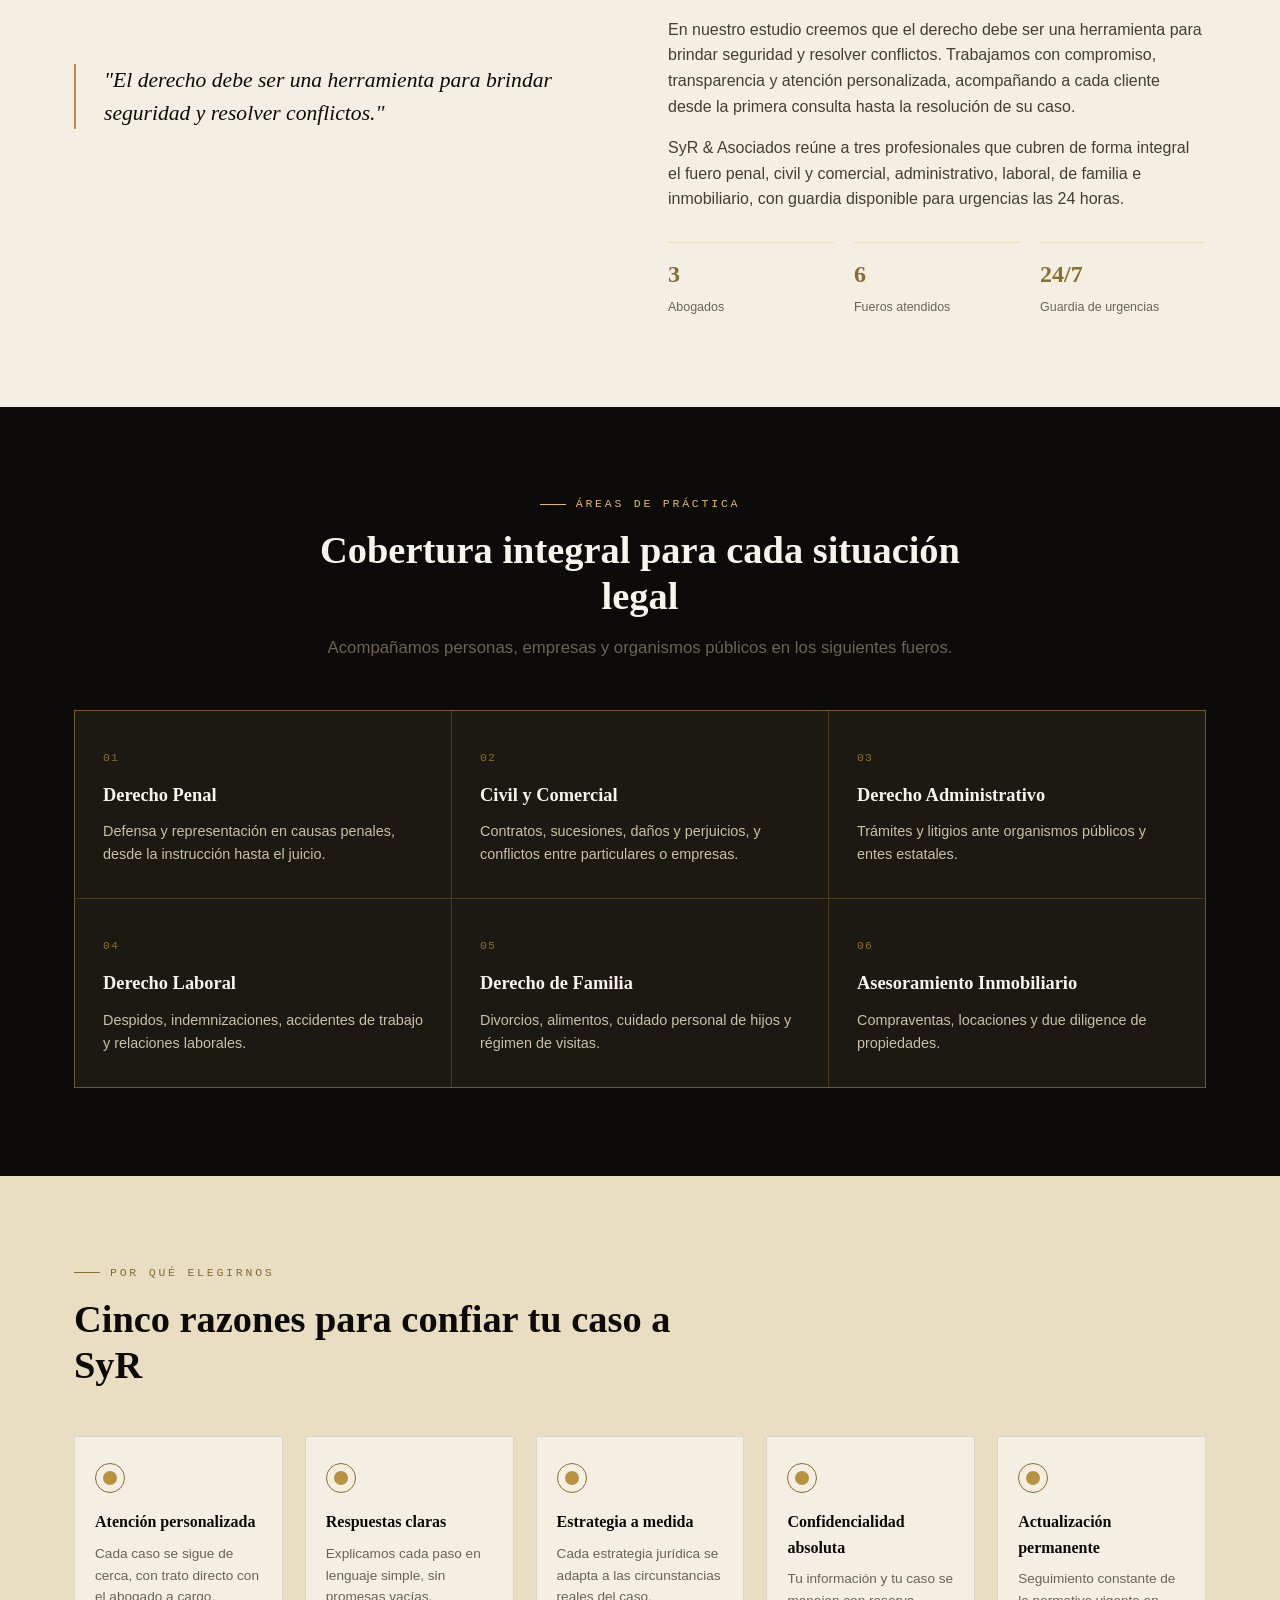
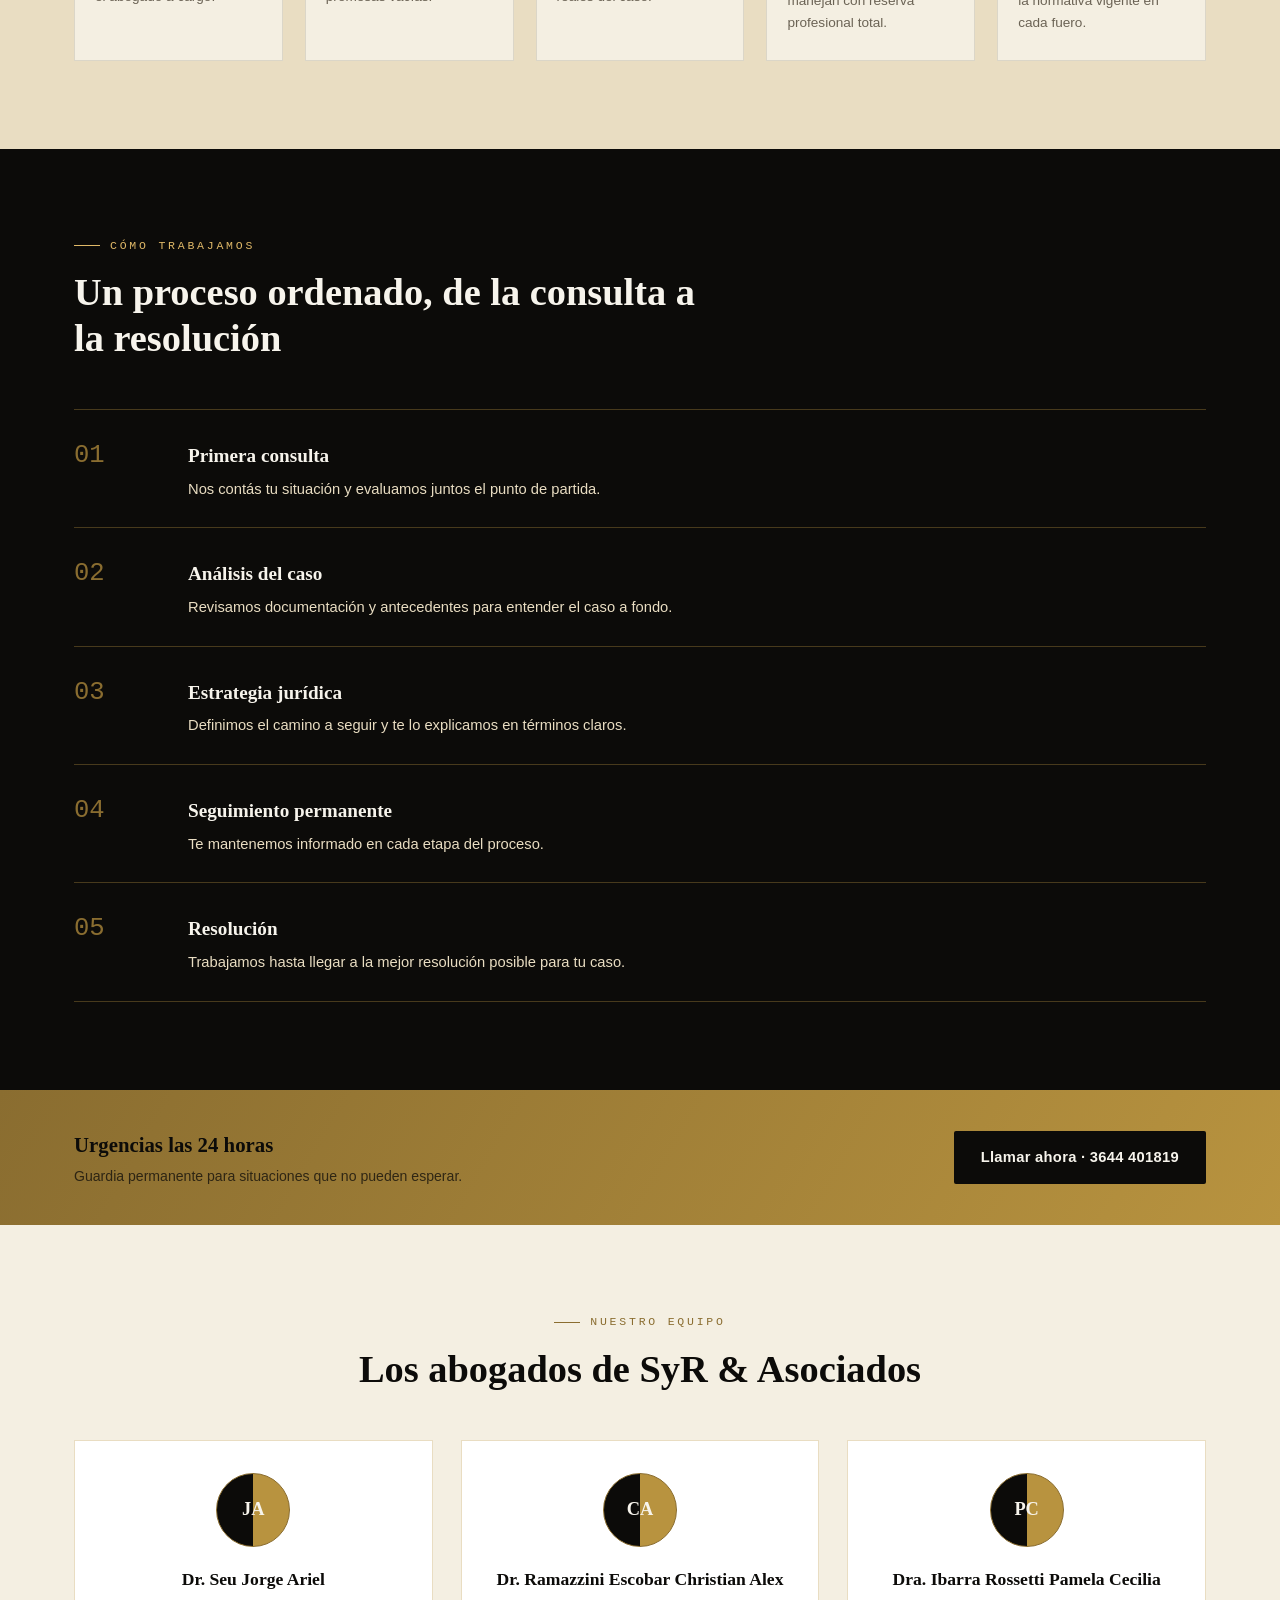
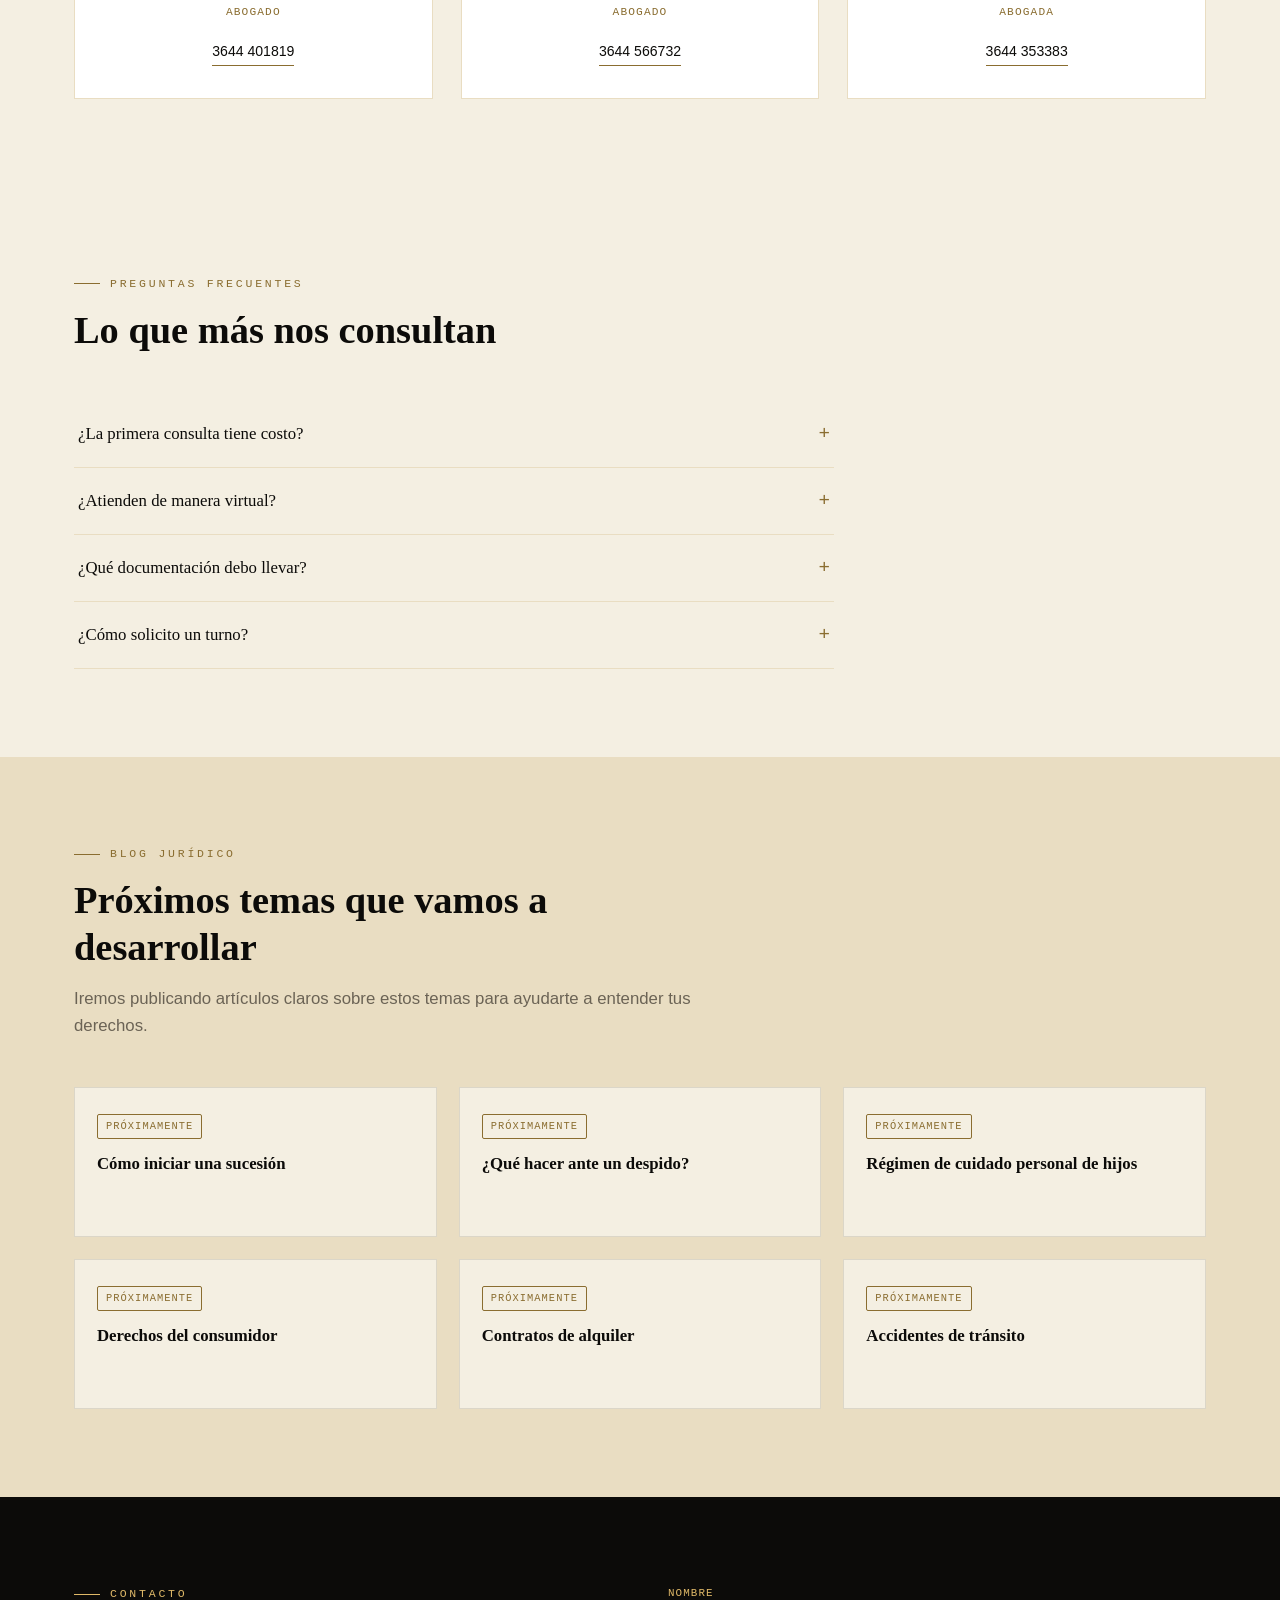
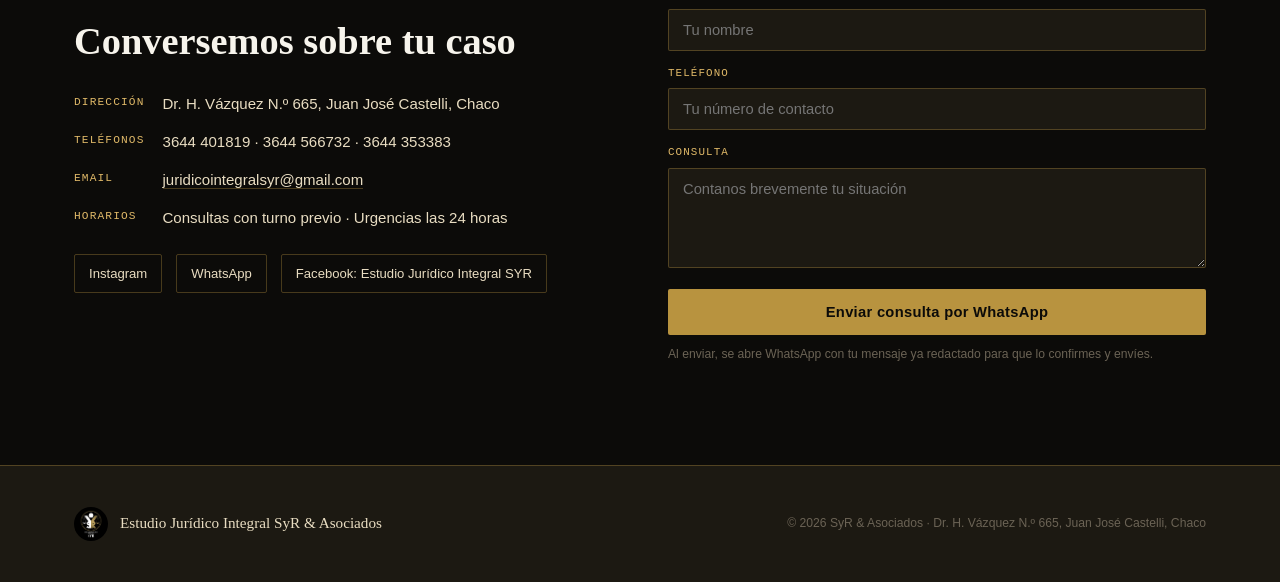
==== commit 4a72a00a: "Agranda el logo y suma banner con foto real de la oficina Aumenta el isotipo del hero y del header, " ====
--- a/index.html
+++ b/index.html
@@ -75,6 +75,17 @@
   </div>
 </div>
 
+<section class="office-banner">
+  <div class="office-banner-media">
+    <img src="assets/fachada.jpg" alt="Fachada del Estudio Jurídico Integral SyR & Asociados, en Dr. H. Vázquez N.º 665">
+  </div>
+  <div class="office-banner-caption">
+    <p class="kicker">Así nos vas a encontrar</p>
+    <h2>Nuestra oficina en Juan José Castelli, Chaco</h2>
+    <p class="lead">Dr. H. Vázquez N.º 665 — atención presencial con turno previo, y guardia de urgencias las 24 horas.</p>
+  </div>
+</section>
+
 <section class="somos" id="somos">
   <div class="wrap somos-grid">
     <div class="reveal">
--- a/css/style.css
+++ b/css/style.css
@@ -48,7 +48,7 @@
     display:flex;align-items:center;justify-content:space-between;gap:16px;
   }
   .brand{display:flex;align-items:center;gap:12px;text-decoration:none;color:var(--white);}
-  .brand img{width:38px;height:38px;border-radius:50%;}
+  .brand img{width:48px;height:48px;border-radius:50%;}
   .brand-text{font-family:var(--font-display);font-size:1.05rem;letter-spacing:0.03em;line-height:1.1;}
   .brand-text small{display:block;font-family:var(--font-mono);font-size:0.55rem;letter-spacing:0.18em;color:var(--gold-bright);text-transform:uppercase;margin-top:3px;}
   nav.links{display:flex;gap:26px;font-size:0.86rem;}
@@ -89,8 +89,11 @@
     pointer-events:none;
   }
   .hero-seal{
-    width:118px;height:118px;margin:0 auto 28px;
+    width:200px;height:200px;margin:0 auto 28px;
     opacity:0;animation:riseIn 0.9s ease forwards;
+  }
+  @media (max-width:560px){
+    .hero-seal{width:150px;height:150px;}
   }
   .hero-seal img{border-radius:50%;box-shadow:0 0 0 1px var(--hair), 0 30px 60px -20px rgba(0,0,0,0.6);}
   .eyebrow{
@@ -181,6 +184,32 @@
 
   .reveal{opacity:0;transform:translateY(22px);transition:opacity 0.7s ease, transform 0.7s ease;}
   .reveal.in{opacity:1;transform:translateY(0);}
+
+  /* ---------- OFFICE BANNER ---------- */
+  .office-banner{
+    position:relative;padding:0;
+    height:min(60vh, 480px);min-height:280px;
+    overflow:hidden;
+  }
+  .office-banner-media{position:absolute;inset:0;}
+  .office-banner-media img{
+    width:100%;height:100%;object-fit:cover;object-position:center 30%;
+    filter:saturate(0.9) contrast(1.05);
+  }
+  .office-banner::after{
+    content:"";position:absolute;inset:0;
+    background:linear-gradient(180deg, rgba(12,11,9,0.15) 0%, rgba(12,11,9,0.55) 60%, rgba(12,11,9,0.88) 100%);
+  }
+  .office-banner-caption{
+    position:relative;z-index:1;height:100%;
+    max-width:1180px;margin:0 auto;padding:0 24px 40px;
+    display:flex;flex-direction:column;justify-content:flex-end;
+    color:var(--white);
+  }
+  .office-banner-caption .kicker{color:var(--gold-bright);}
+  .office-banner-caption .kicker::before{background:var(--gold-bright);}
+  .office-banner-caption h2{color:var(--white);}
+  .office-banner-caption .lead{color:var(--parchment-2);max-width:520px;}
 
   /* ---------- QUIENES SOMOS ---------- */
   .somos{background:var(--parchment);}
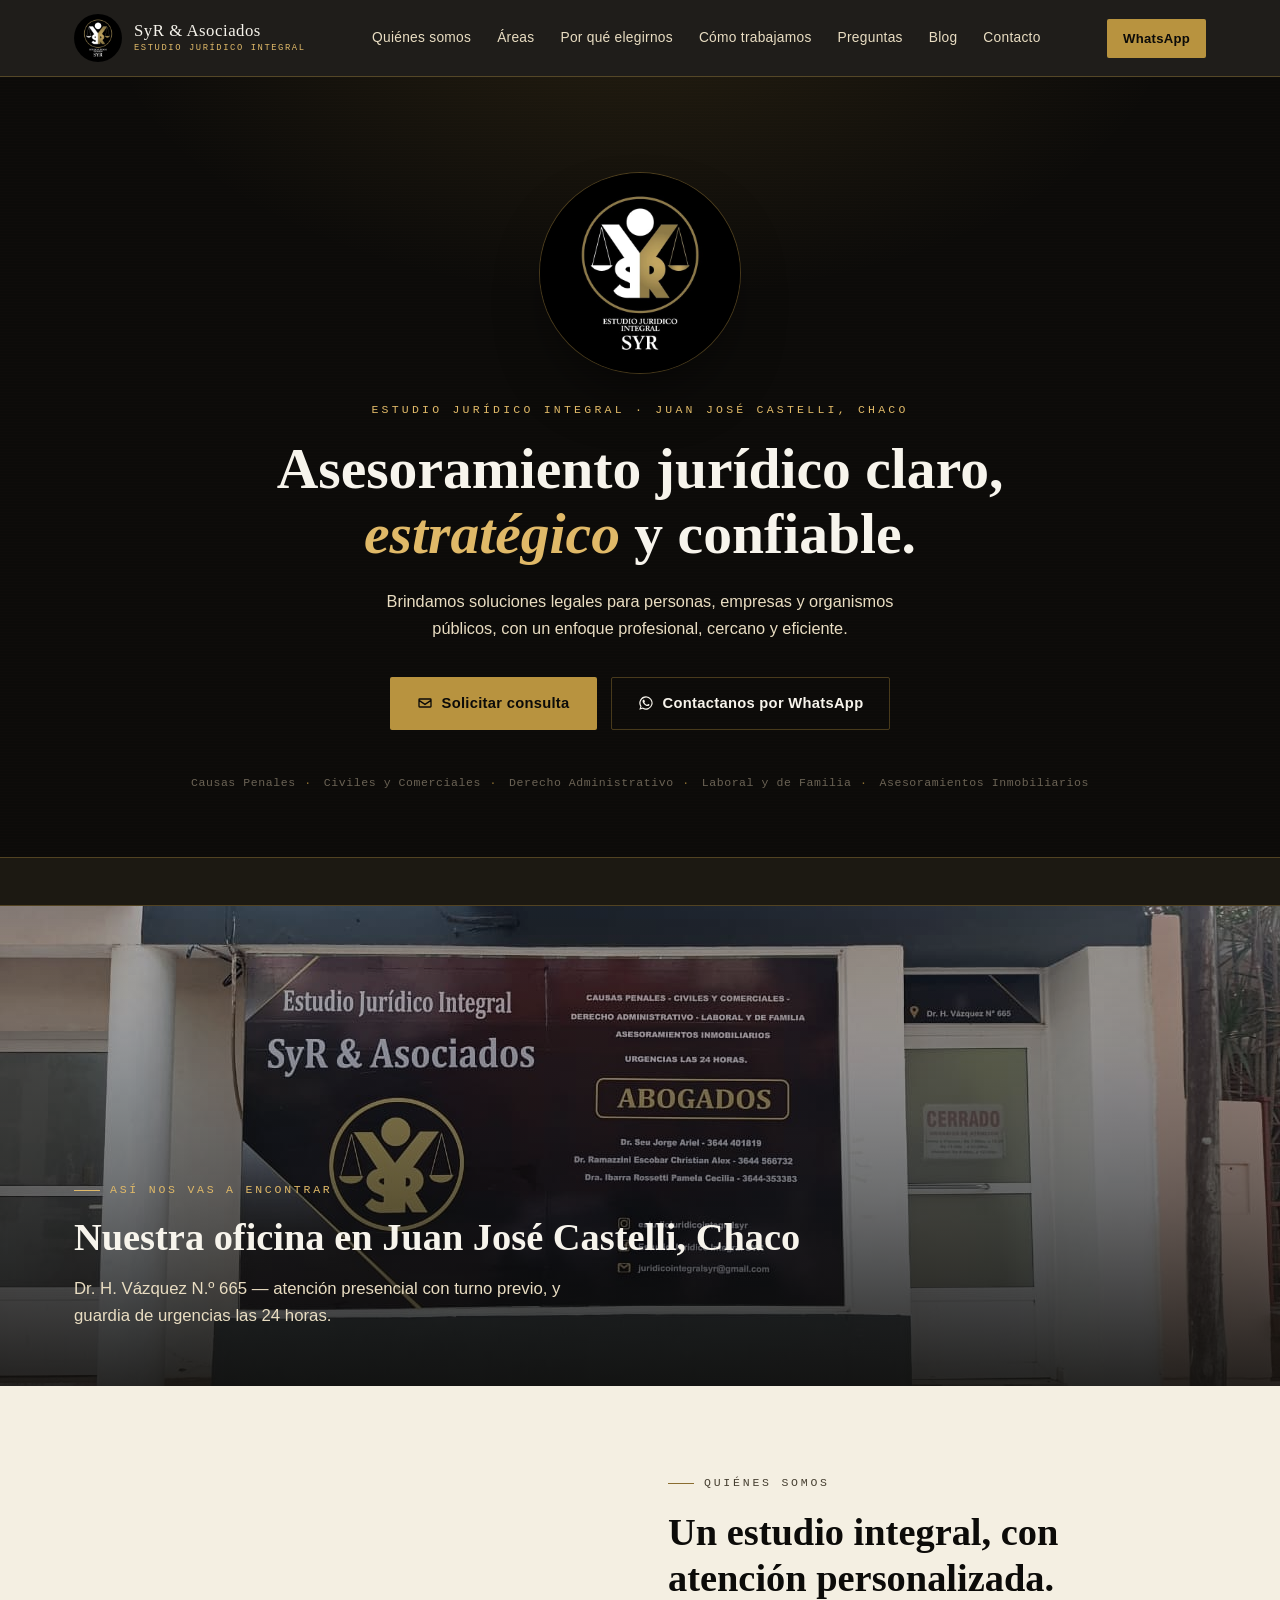
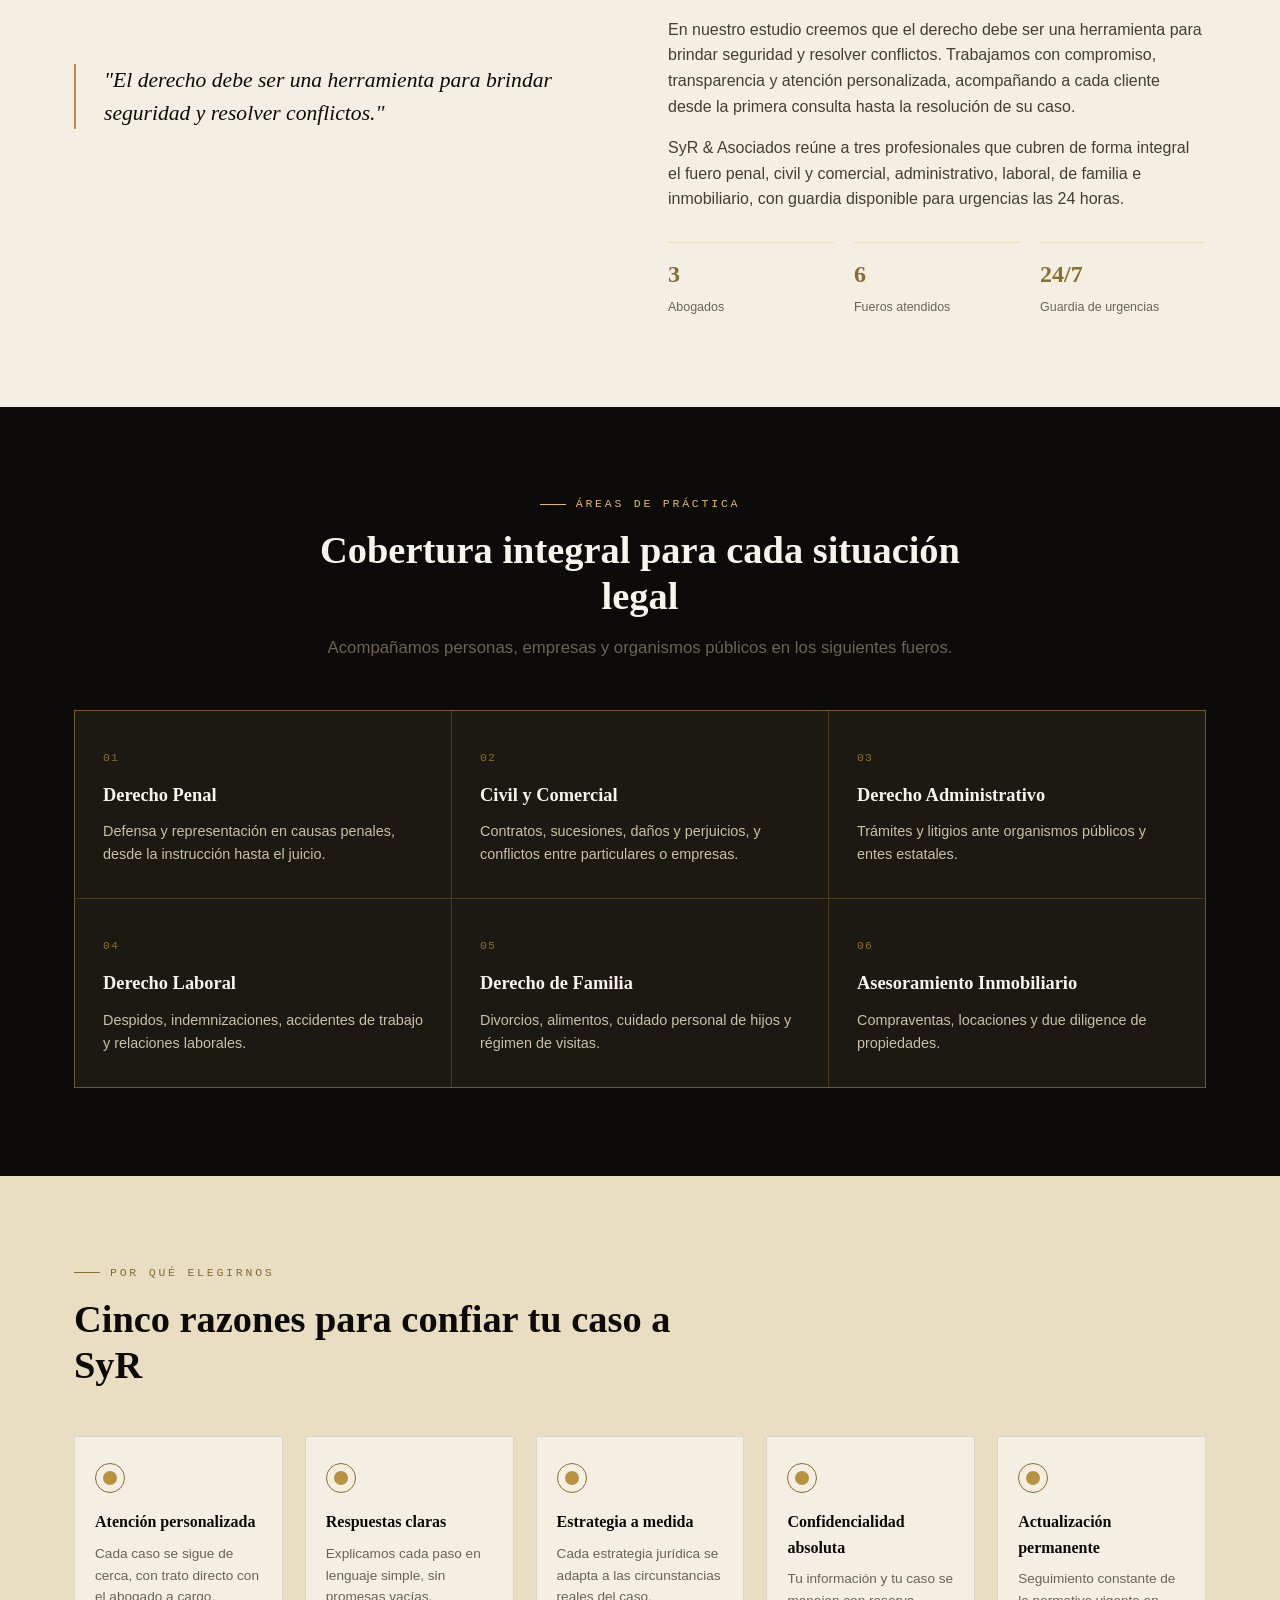
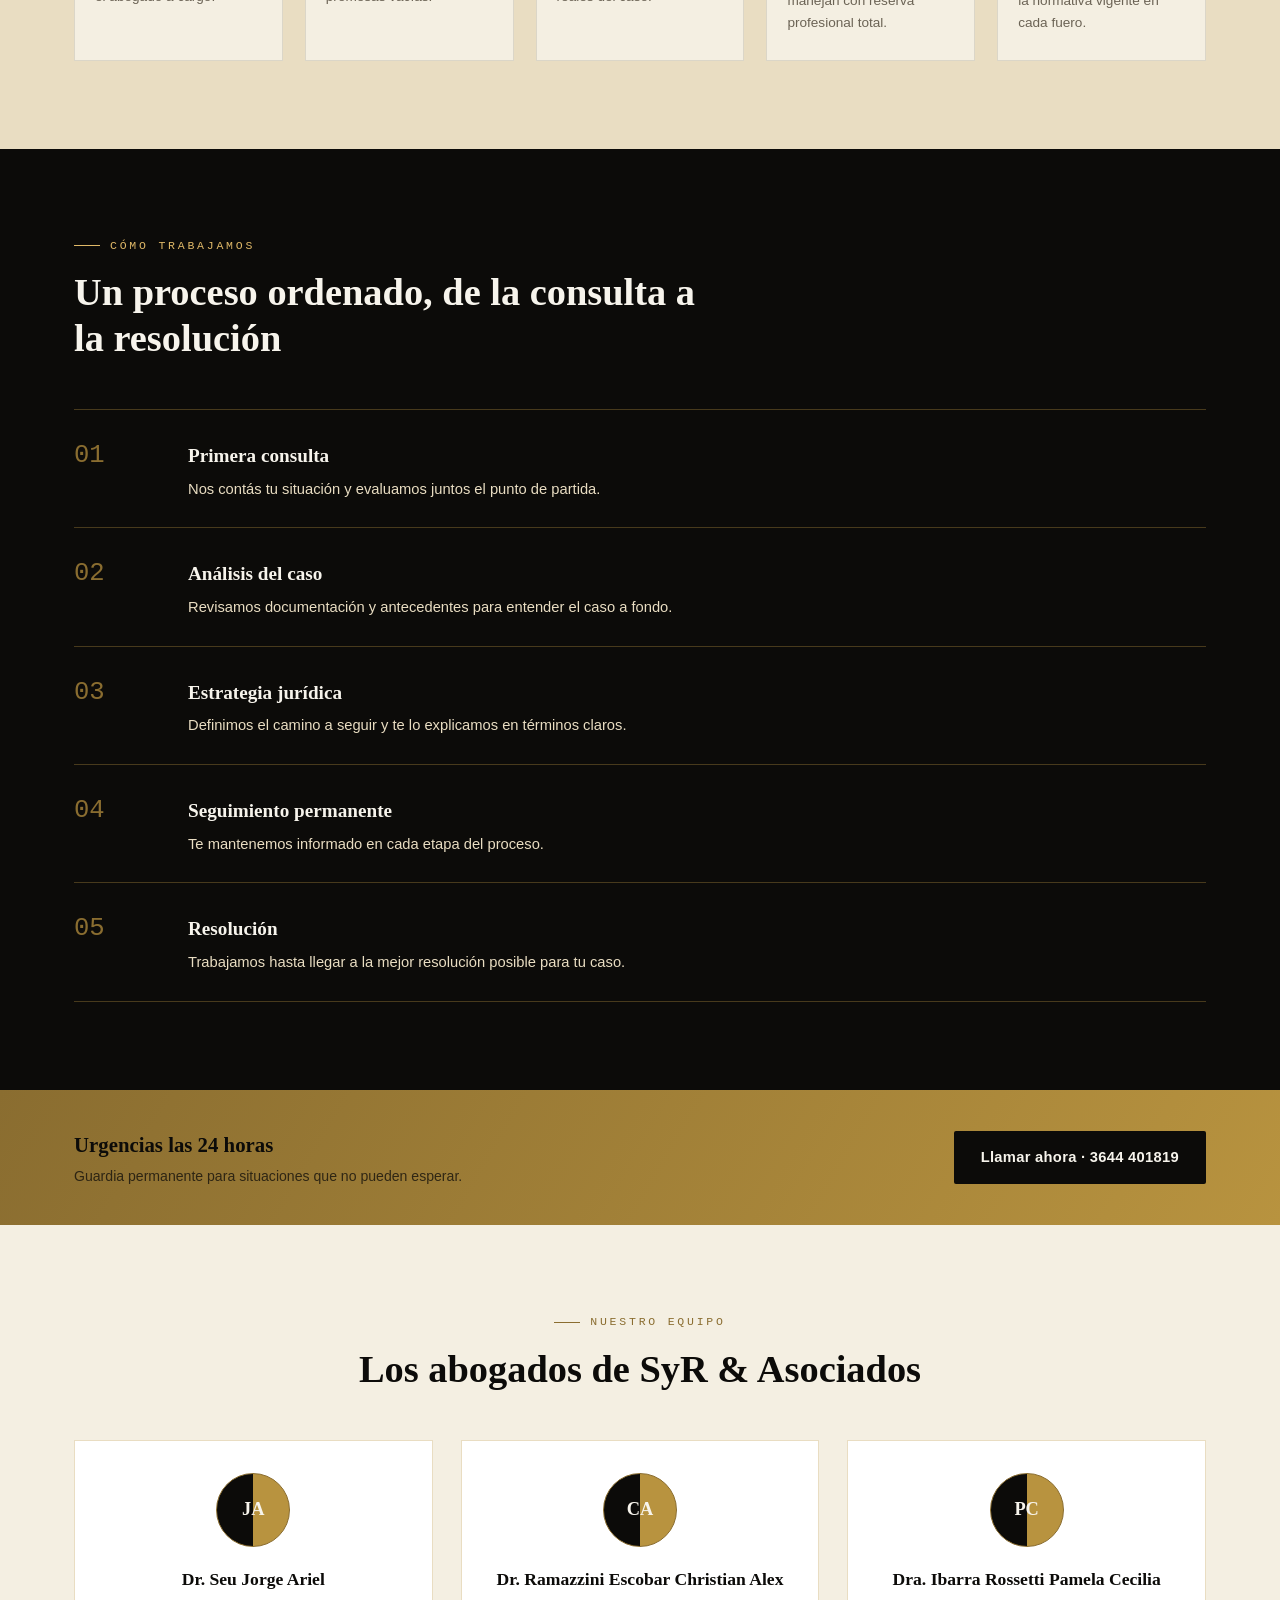
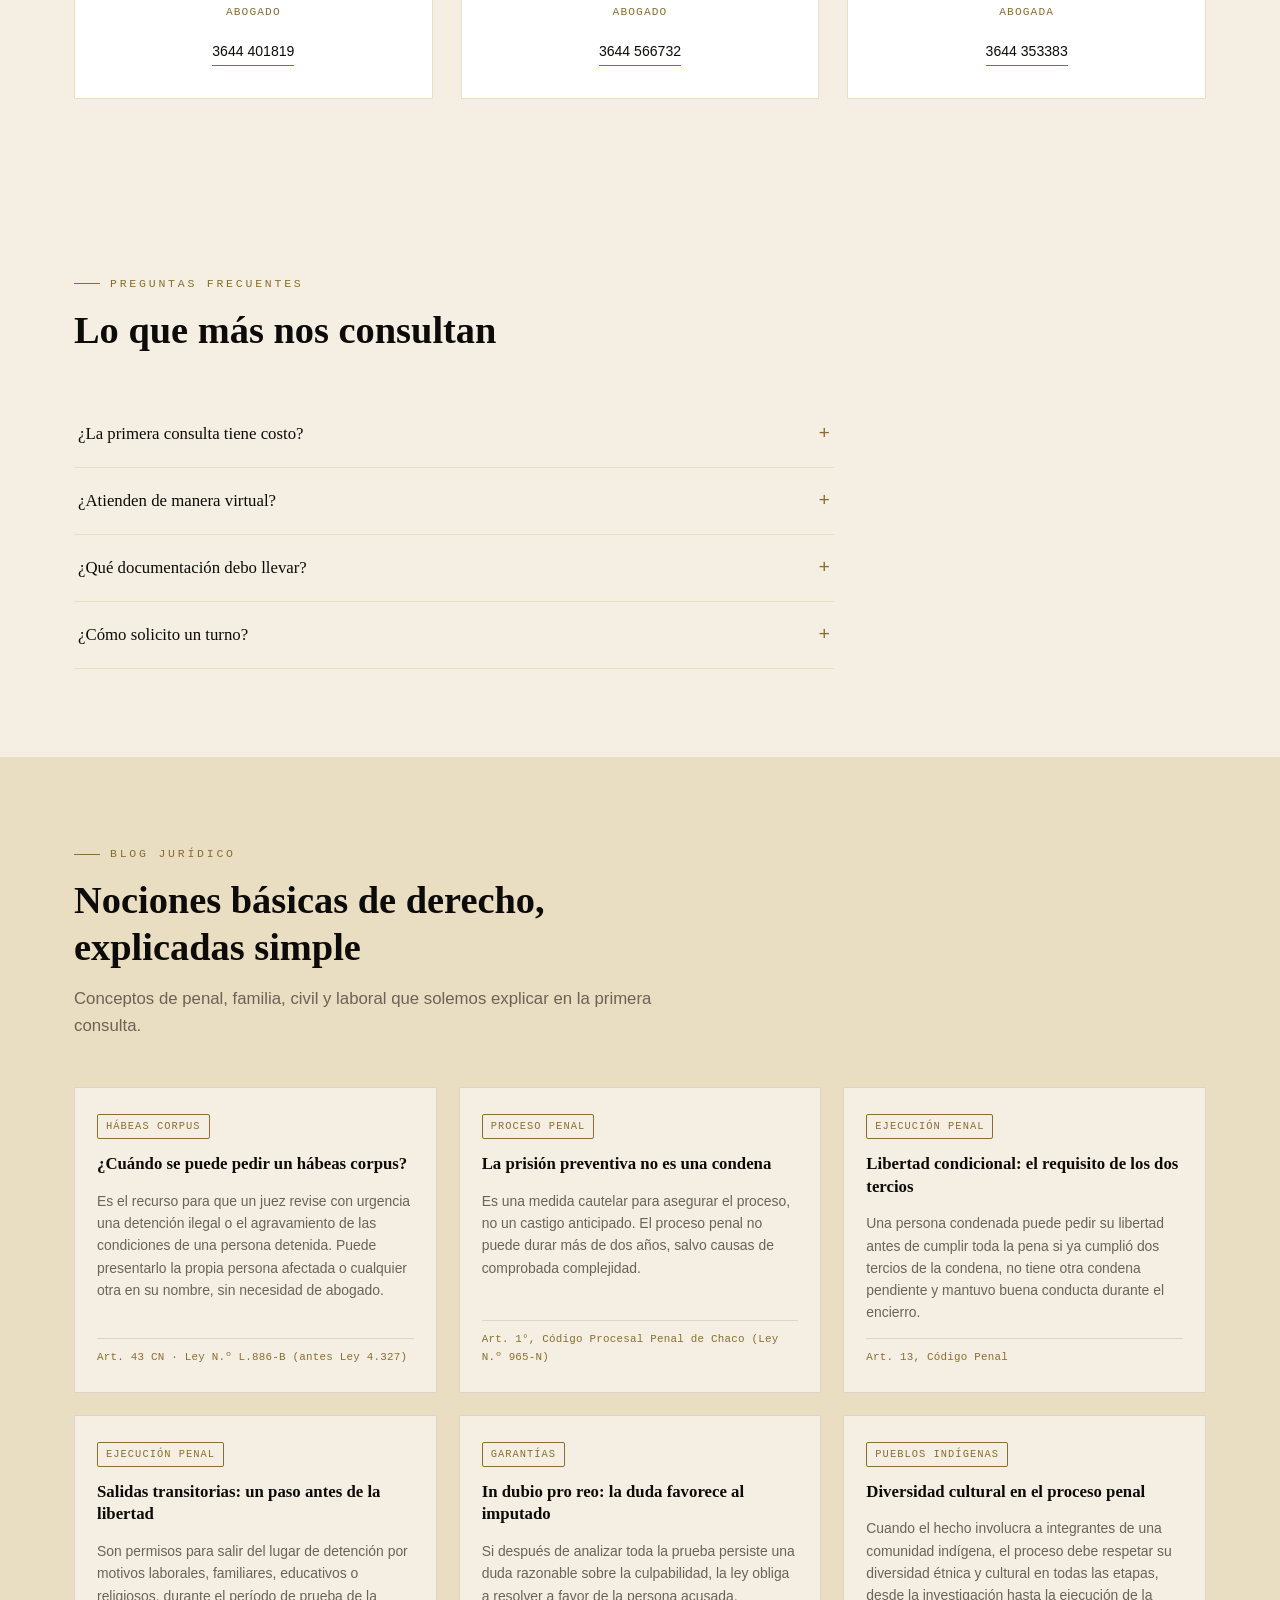
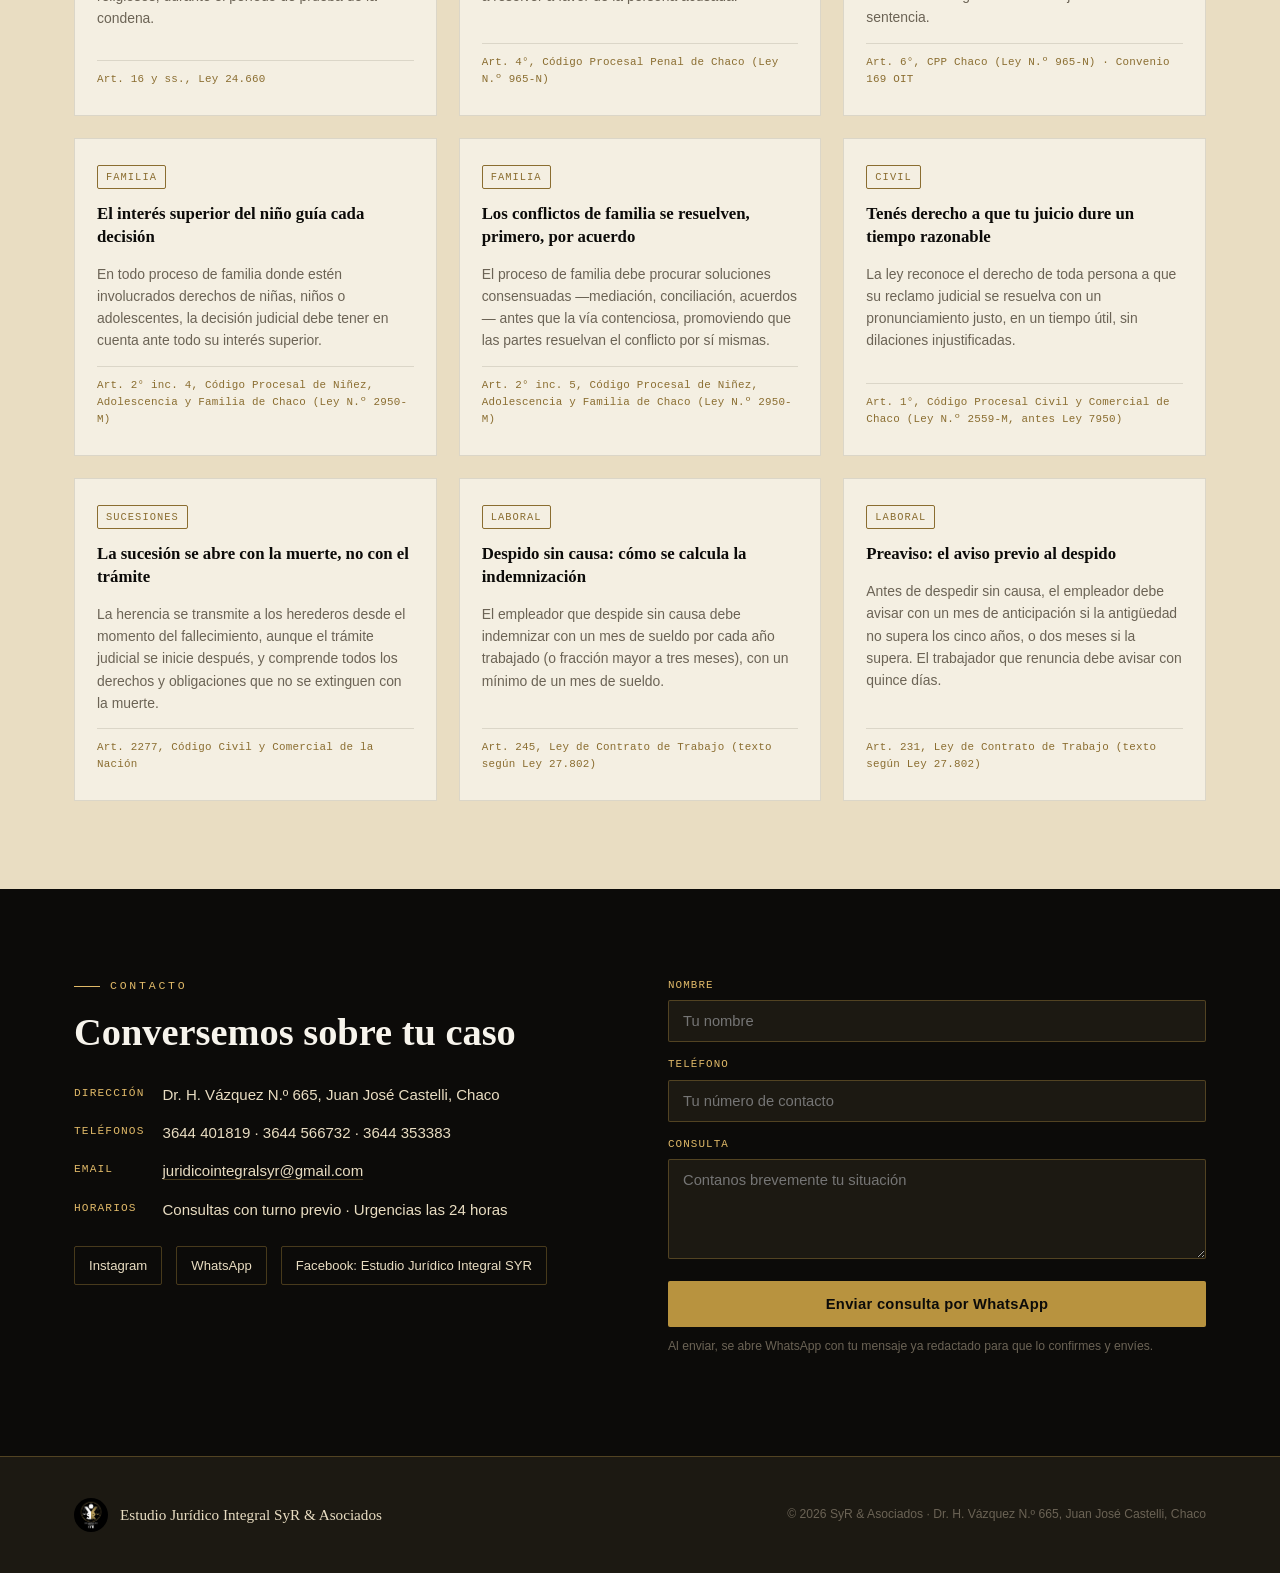
==== commit 96371c21: "Agrega fichas cortas al blog jurídico con normativa de Chaco Suma 12 fichas breves (penal, familia, " ====
--- a/index.html
+++ b/index.html
@@ -249,16 +249,82 @@
   <div class="wrap">
     <div class="section-head reveal">
       <p class="kicker">Blog jurídico</p>
-      <h2>Próximos temas que vamos a desarrollar</h2>
-      <p class="lead">Iremos publicando artículos claros sobre estos temas para ayudarte a entender tus derechos.</p>
+      <h2>Nociones básicas de derecho, explicadas simple</h2>
+      <p class="lead">Conceptos de penal, familia, civil y laboral que solemos explicar en la primera consulta.</p>
     </div>
     <div class="blog-grid reveal">
-      <div class="blog-card"><span class="blog-tag">Próximamente</span><h3>Cómo iniciar una sucesión</h3></div>
-      <div class="blog-card"><span class="blog-tag">Próximamente</span><h3>¿Qué hacer ante un despido?</h3></div>
-      <div class="blog-card"><span class="blog-tag">Próximamente</span><h3>Régimen de cuidado personal de hijos</h3></div>
-      <div class="blog-card"><span class="blog-tag">Próximamente</span><h3>Derechos del consumidor</h3></div>
-      <div class="blog-card"><span class="blog-tag">Próximamente</span><h3>Contratos de alquiler</h3></div>
-      <div class="blog-card"><span class="blog-tag">Próximamente</span><h3>Accidentes de tránsito</h3></div>
+      <div class="blog-card">
+        <span class="blog-tag">Hábeas corpus</span>
+        <h3>¿Cuándo se puede pedir un hábeas corpus?</h3>
+        <p>Es el recurso para que un juez revise con urgencia una detención ilegal o el agravamiento de las condiciones de una persona detenida. Puede presentarlo la propia persona afectada o cualquier otra en su nombre, sin necesidad de abogado.</p>
+        <span class="blog-cite">Art. 43 CN · Ley N.º L.886-B (antes Ley 4.327)</span>
+      </div>
+      <div class="blog-card">
+        <span class="blog-tag">Proceso penal</span>
+        <h3>La prisión preventiva no es una condena</h3>
+        <p>Es una medida cautelar para asegurar el proceso, no un castigo anticipado. El proceso penal no puede durar más de dos años, salvo causas de comprobada complejidad.</p>
+        <span class="blog-cite">Art. 1°, Código Procesal Penal de Chaco (Ley N.º 965-N)</span>
+      </div>
+      <div class="blog-card">
+        <span class="blog-tag">Ejecución penal</span>
+        <h3>Libertad condicional: el requisito de los dos tercios</h3>
+        <p>Una persona condenada puede pedir su libertad antes de cumplir toda la pena si ya cumplió dos tercios de la condena, no tiene otra condena pendiente y mantuvo buena conducta durante el encierro.</p>
+        <span class="blog-cite">Art. 13, Código Penal</span>
+      </div>
+      <div class="blog-card">
+        <span class="blog-tag">Ejecución penal</span>
+        <h3>Salidas transitorias: un paso antes de la libertad</h3>
+        <p>Son permisos para salir del lugar de detención por motivos laborales, familiares, educativos o religiosos, durante el período de prueba de la condena.</p>
+        <span class="blog-cite">Art. 16 y ss., Ley 24.660</span>
+      </div>
+      <div class="blog-card">
+        <span class="blog-tag">Garantías</span>
+        <h3>In dubio pro reo: la duda favorece al imputado</h3>
+        <p>Si después de analizar toda la prueba persiste una duda razonable sobre la culpabilidad, la ley obliga a resolver a favor de la persona acusada.</p>
+        <span class="blog-cite">Art. 4°, Código Procesal Penal de Chaco (Ley N.º 965-N)</span>
+      </div>
+      <div class="blog-card">
+        <span class="blog-tag">Pueblos indígenas</span>
+        <h3>Diversidad cultural en el proceso penal</h3>
+        <p>Cuando el hecho involucra a integrantes de una comunidad indígena, el proceso debe respetar su diversidad étnica y cultural en todas las etapas, desde la investigación hasta la ejecución de la sentencia.</p>
+        <span class="blog-cite">Art. 6°, CPP Chaco (Ley N.º 965-N) · Convenio 169 OIT</span>
+      </div>
+      <div class="blog-card">
+        <span class="blog-tag">Familia</span>
+        <h3>El interés superior del niño guía cada decisión</h3>
+        <p>En todo proceso de familia donde estén involucrados derechos de niñas, niños o adolescentes, la decisión judicial debe tener en cuenta ante todo su interés superior.</p>
+        <span class="blog-cite">Art. 2° inc. 4, Código Procesal de Niñez, Adolescencia y Familia de Chaco (Ley N.º 2950-M)</span>
+      </div>
+      <div class="blog-card">
+        <span class="blog-tag">Familia</span>
+        <h3>Los conflictos de familia se resuelven, primero, por acuerdo</h3>
+        <p>El proceso de familia debe procurar soluciones consensuadas —mediación, conciliación, acuerdos— antes que la vía contenciosa, promoviendo que las partes resuelvan el conflicto por sí mismas.</p>
+        <span class="blog-cite">Art. 2° inc. 5, Código Procesal de Niñez, Adolescencia y Familia de Chaco (Ley N.º 2950-M)</span>
+      </div>
+      <div class="blog-card">
+        <span class="blog-tag">Civil</span>
+        <h3>Tenés derecho a que tu juicio dure un tiempo razonable</h3>
+        <p>La ley reconoce el derecho de toda persona a que su reclamo judicial se resuelva con un pronunciamiento justo, en un tiempo útil, sin dilaciones injustificadas.</p>
+        <span class="blog-cite">Art. 1°, Código Procesal Civil y Comercial de Chaco (Ley N.º 2559-M, antes Ley 7950)</span>
+      </div>
+      <div class="blog-card">
+        <span class="blog-tag">Sucesiones</span>
+        <h3>La sucesión se abre con la muerte, no con el trámite</h3>
+        <p>La herencia se transmite a los herederos desde el momento del fallecimiento, aunque el trámite judicial se inicie después, y comprende todos los derechos y obligaciones que no se extinguen con la muerte.</p>
+        <span class="blog-cite">Art. 2277, Código Civil y Comercial de la Nación</span>
+      </div>
+      <div class="blog-card">
+        <span class="blog-tag">Laboral</span>
+        <h3>Despido sin causa: cómo se calcula la indemnización</h3>
+        <p>El empleador que despide sin causa debe indemnizar con un mes de sueldo por cada año trabajado (o fracción mayor a tres meses), con un mínimo de un mes de sueldo.</p>
+        <span class="blog-cite">Art. 245, Ley de Contrato de Trabajo (texto según Ley 27.802)</span>
+      </div>
+      <div class="blog-card">
+        <span class="blog-tag">Laboral</span>
+        <h3>Preaviso: el aviso previo al despido</h3>
+        <p>Antes de despedir sin causa, el empleador debe avisar con un mes de anticipación si la antigüedad no supera los cinco años, o dos meses si la supera. El trabajador que renuncia debe avisar con quince días.</p>
+        <span class="blog-cite">Art. 231, Ley de Contrato de Trabajo (texto según Ley 27.802)</span>
+      </div>
     </div>
   </div>
 </section>
--- a/css/style.css
+++ b/css/style.css
@@ -193,7 +193,7 @@
   }
   .office-banner-media{position:absolute;inset:0;}
   .office-banner-media img{
-    width:100%;height:100%;object-fit:cover;object-position:center 30%;
+    width:100%;height:100%;object-fit:cover;object-position:center 62%;
     filter:saturate(0.9) contrast(1.05);
   }
   .office-banner::after{
@@ -336,6 +336,11 @@
     color:var(--gold-dim);border:1px solid var(--gold-dim);border-radius:2px;padding:3px 8px;width:fit-content;
   }
   .blog-card h3{font-family:var(--font-display);font-size:1.05rem;margin:0;line-height:1.35;}
+  .blog-card p{font-size:0.87rem;color:var(--stone);margin:0;flex:1;}
+  .blog-cite{
+    font-family:var(--font-mono);font-size:0.68rem;letter-spacing:0.02em;
+    color:var(--gold-dim);border-top:1px solid rgba(107,99,85,0.18);padding-top:10px;
+  }
   @media (max-width:860px){.blog-grid{grid-template-columns:1fr 1fr;}}
   @media (max-width:560px){.blog-grid{grid-template-columns:1fr;}}
 
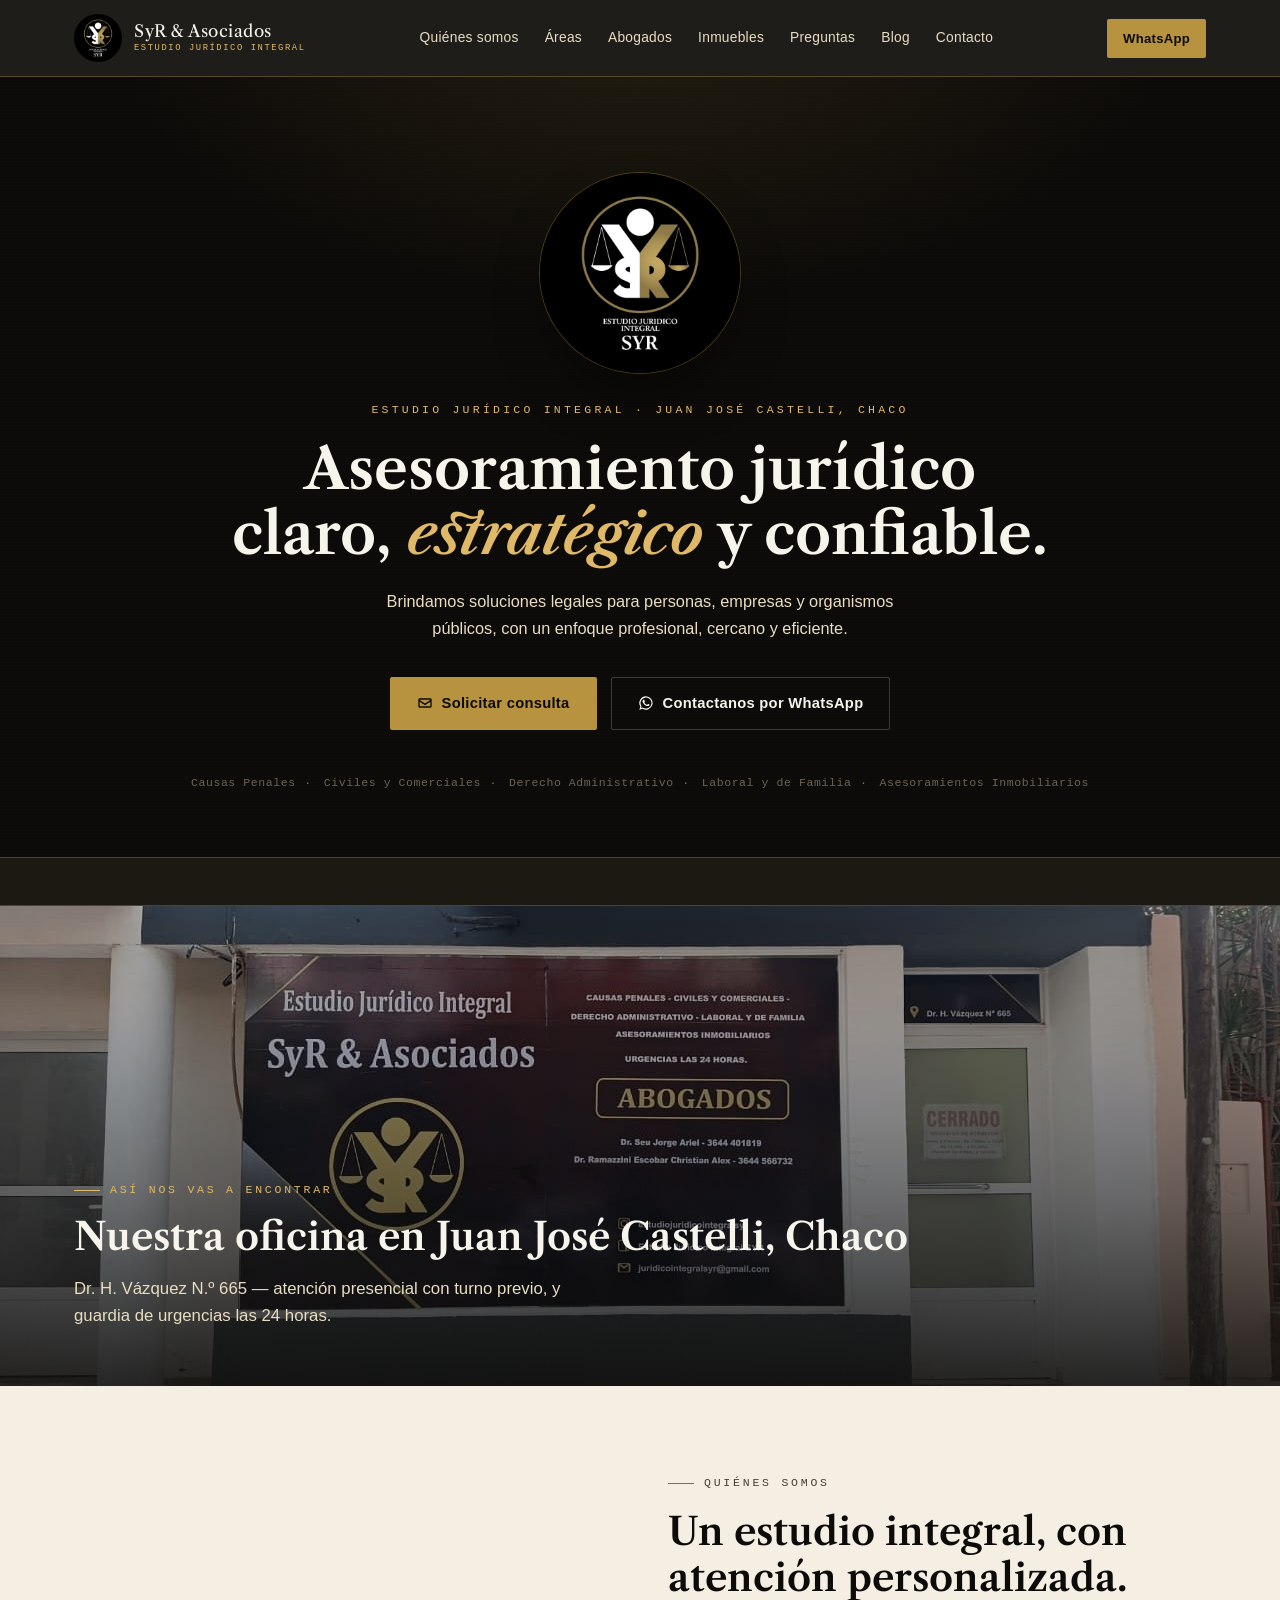
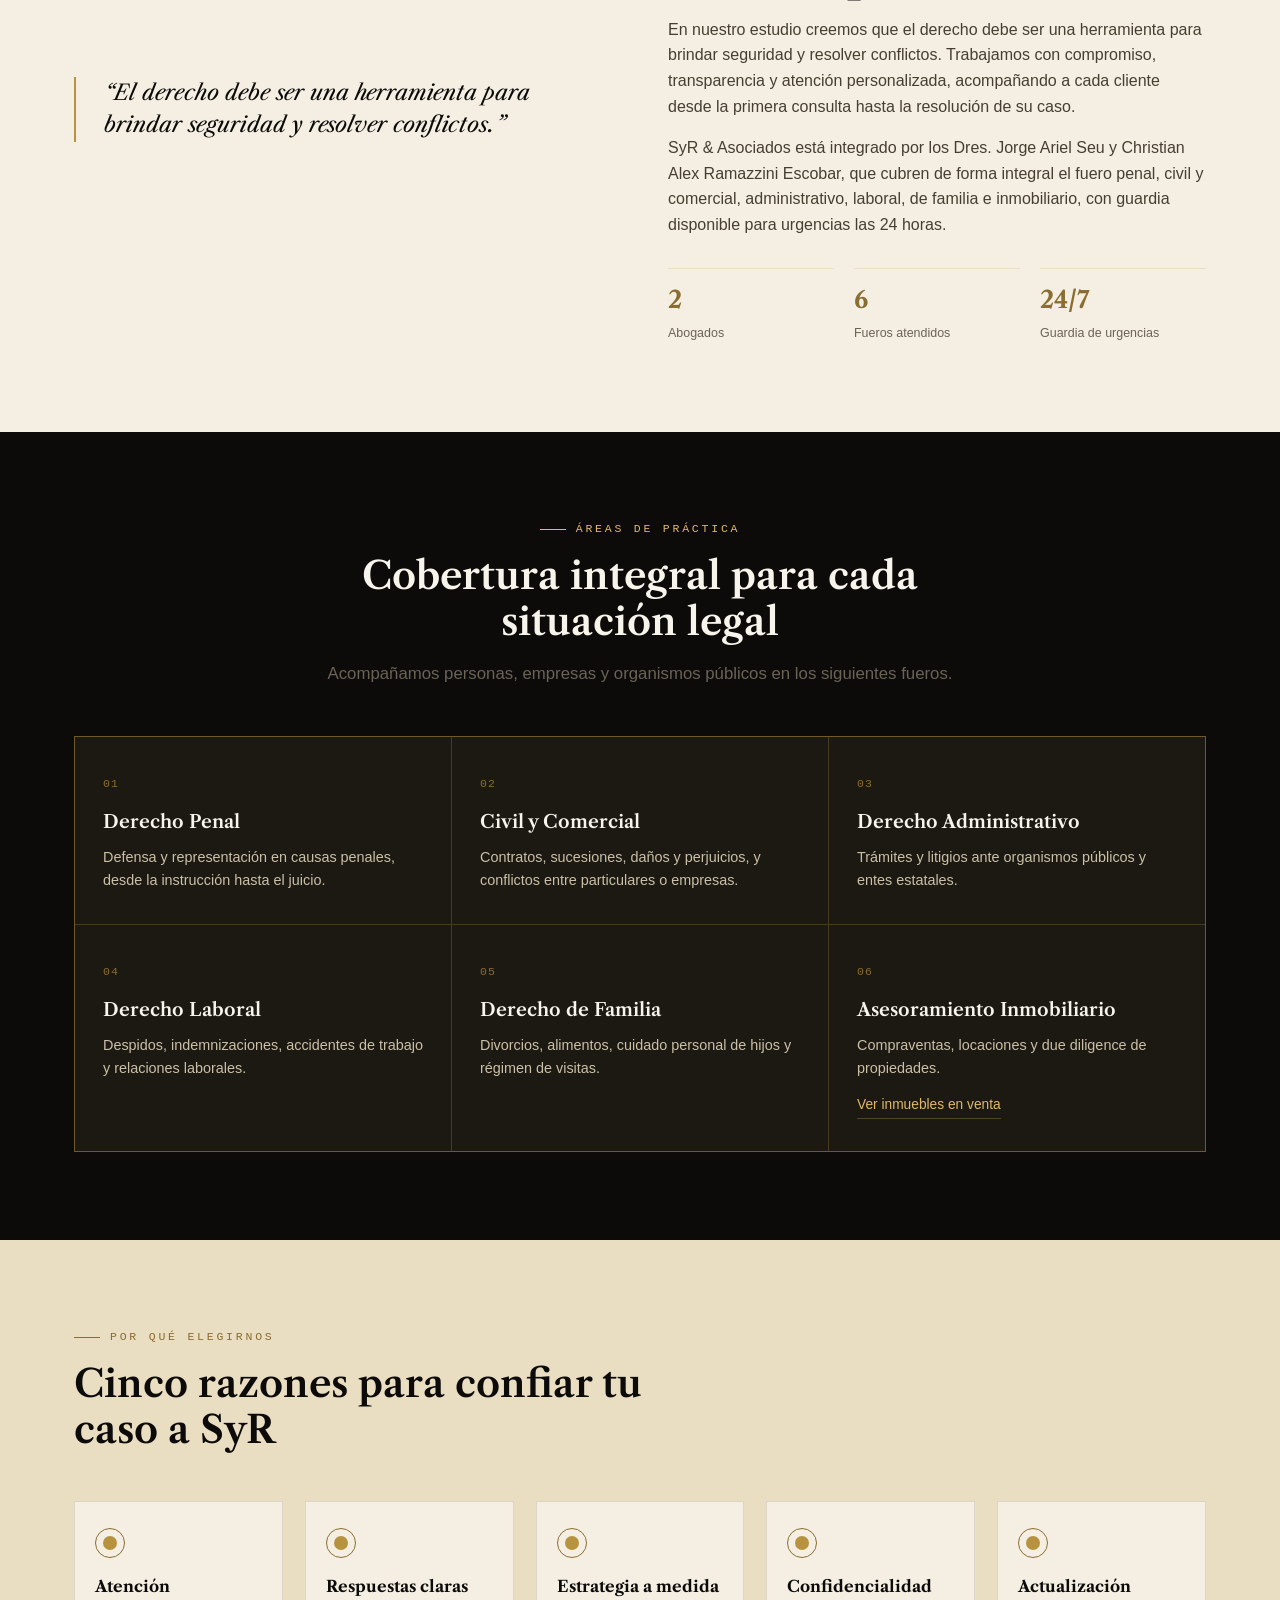
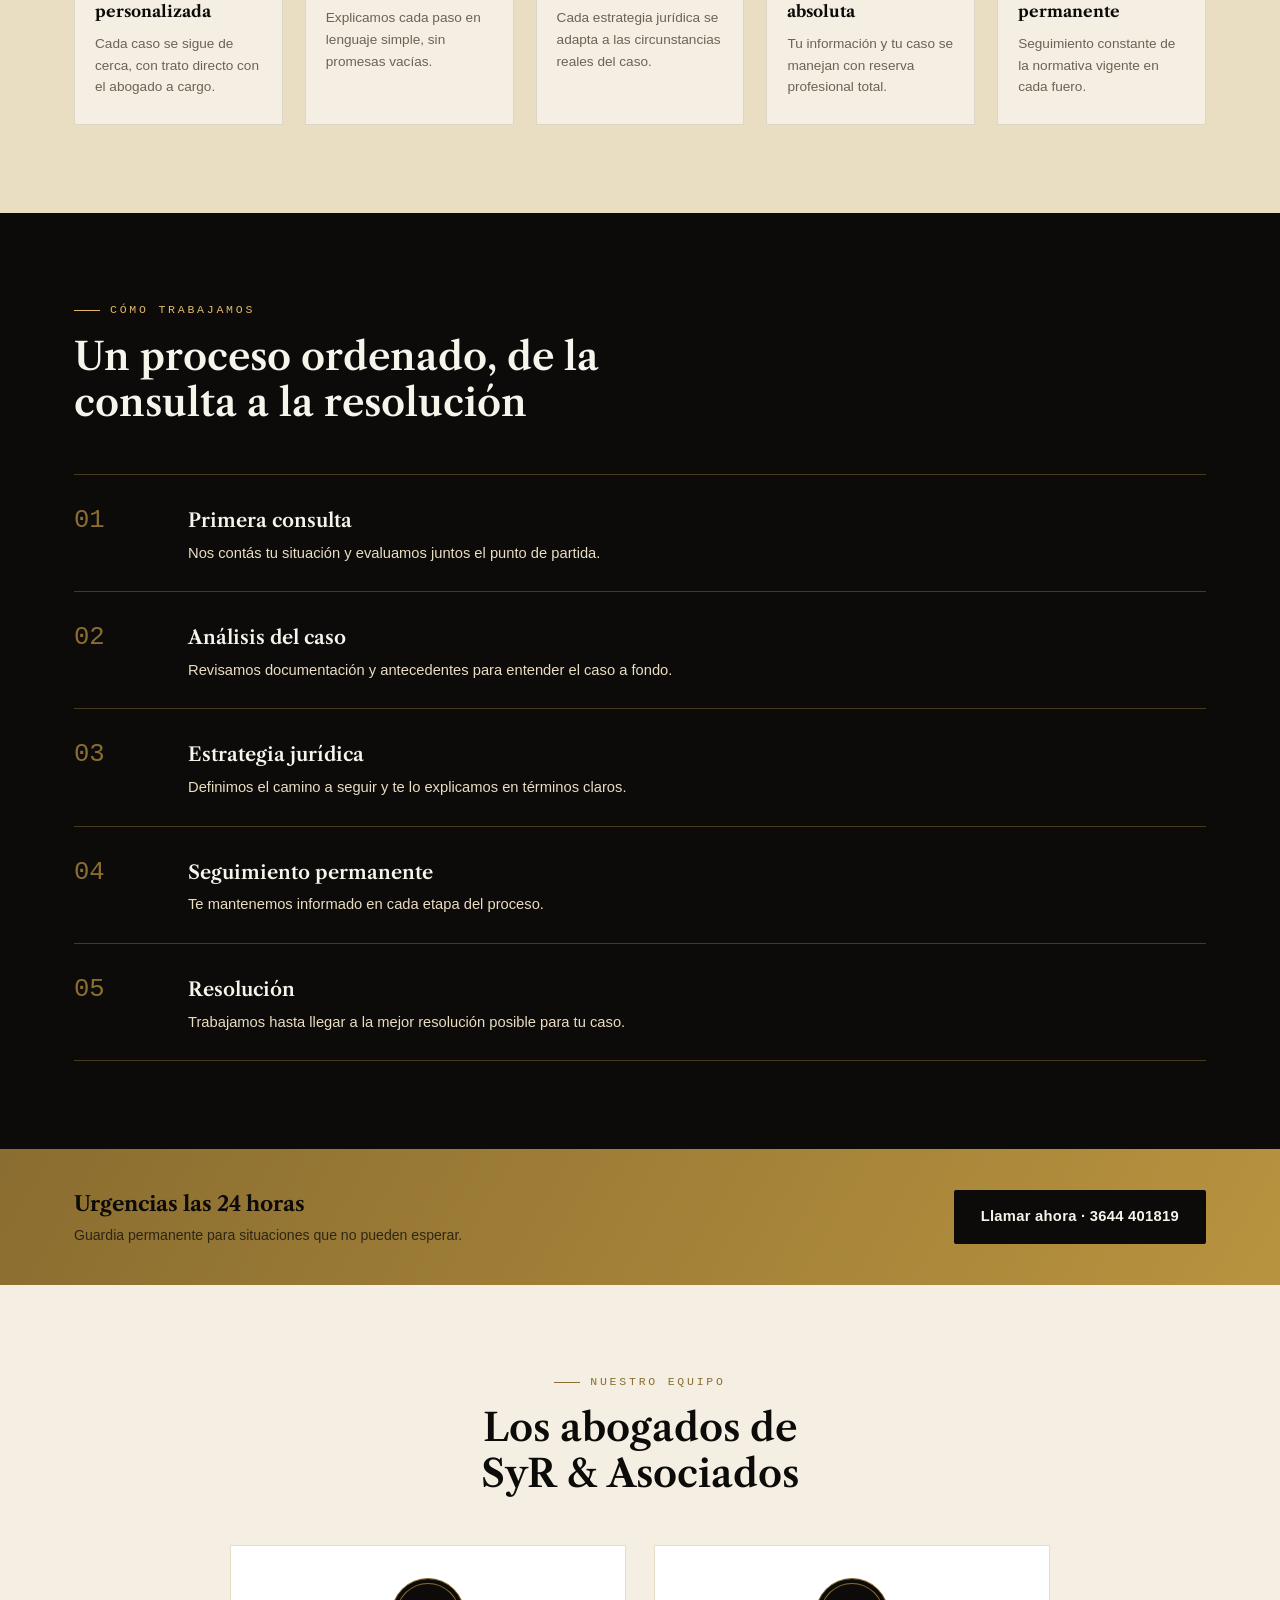
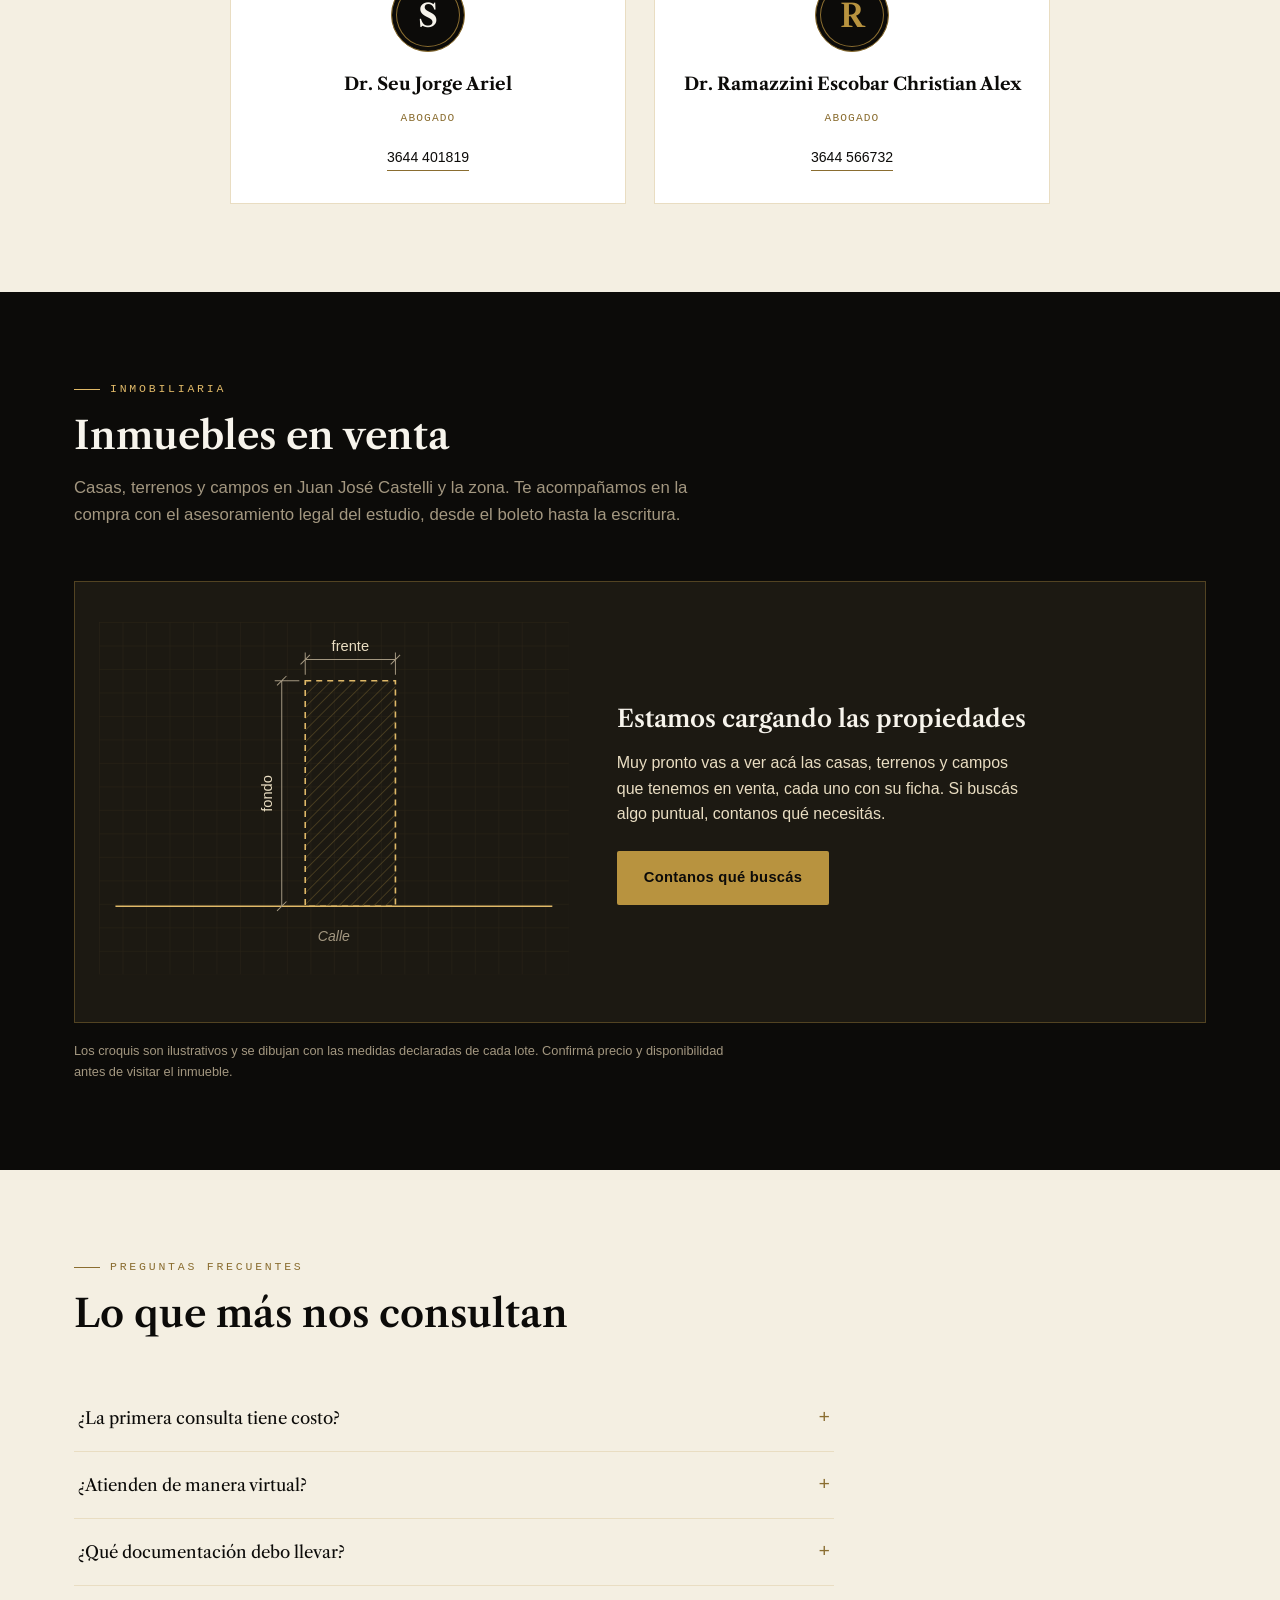
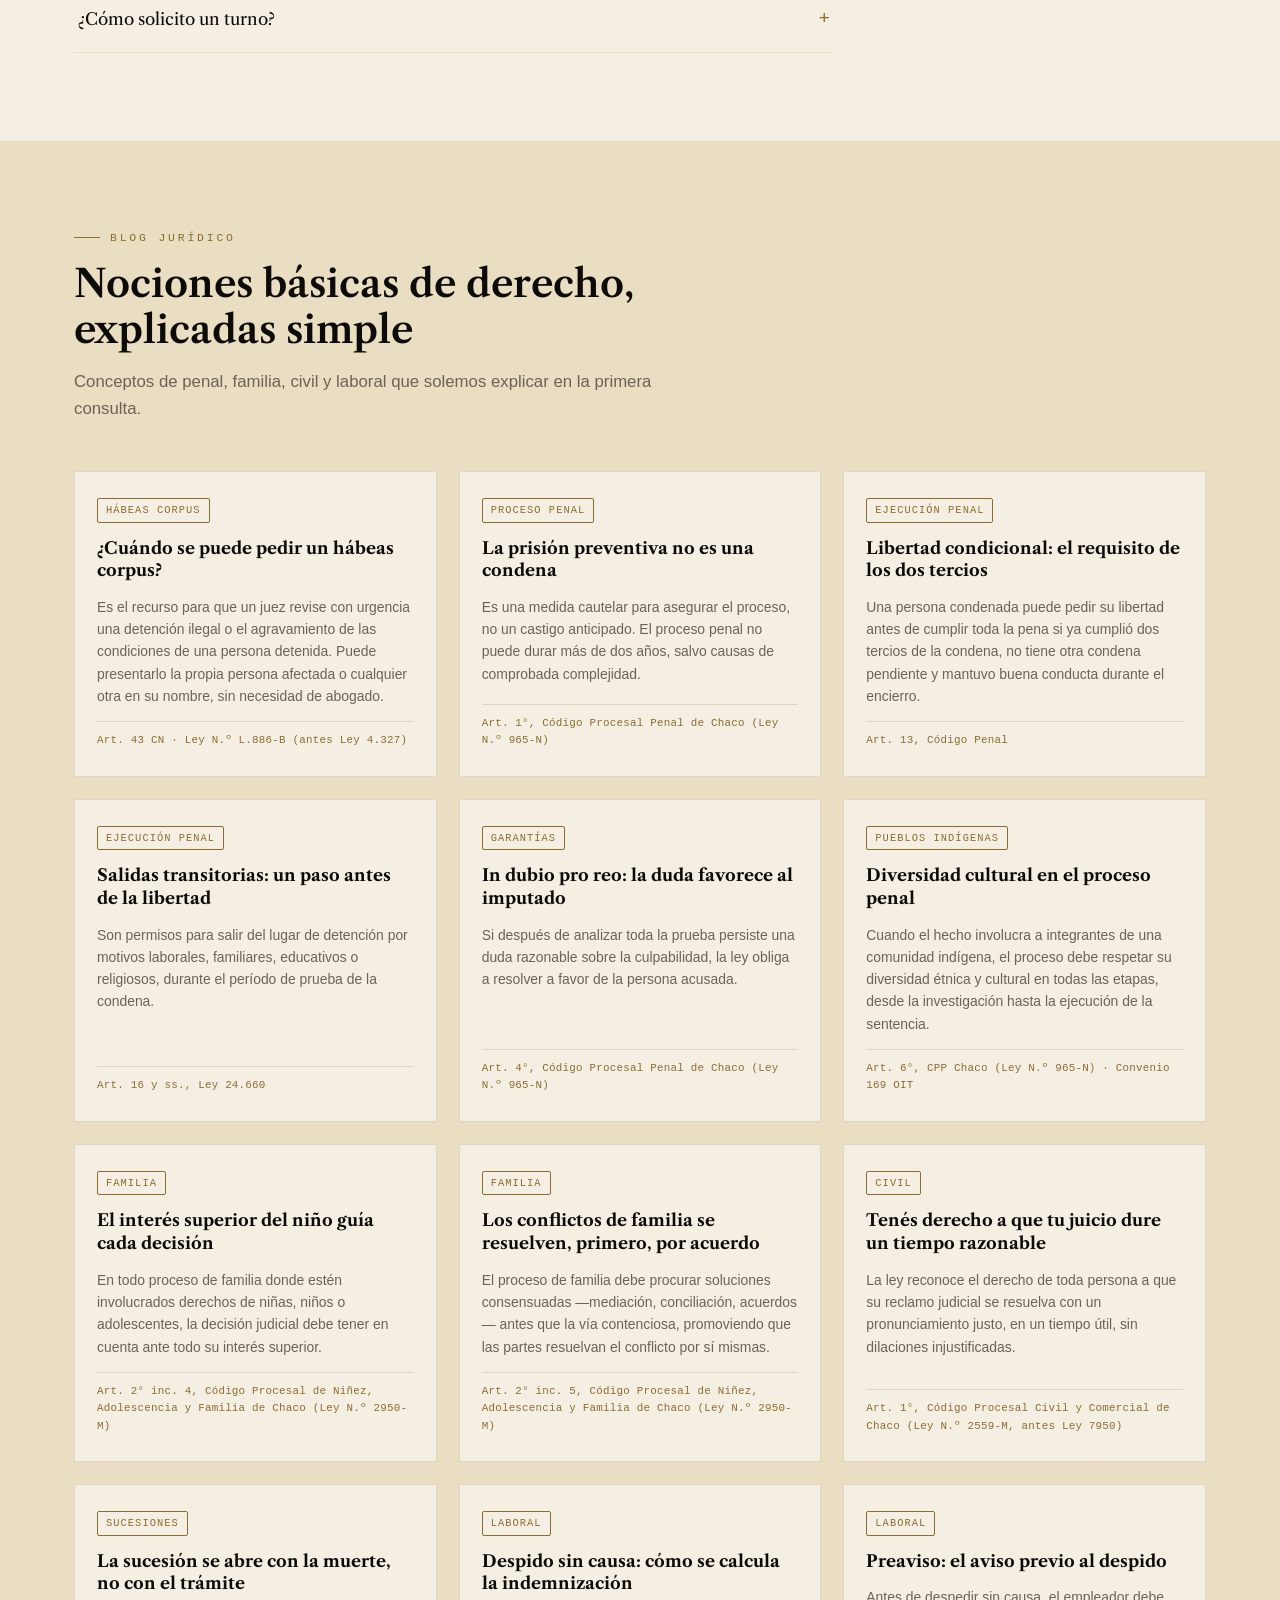
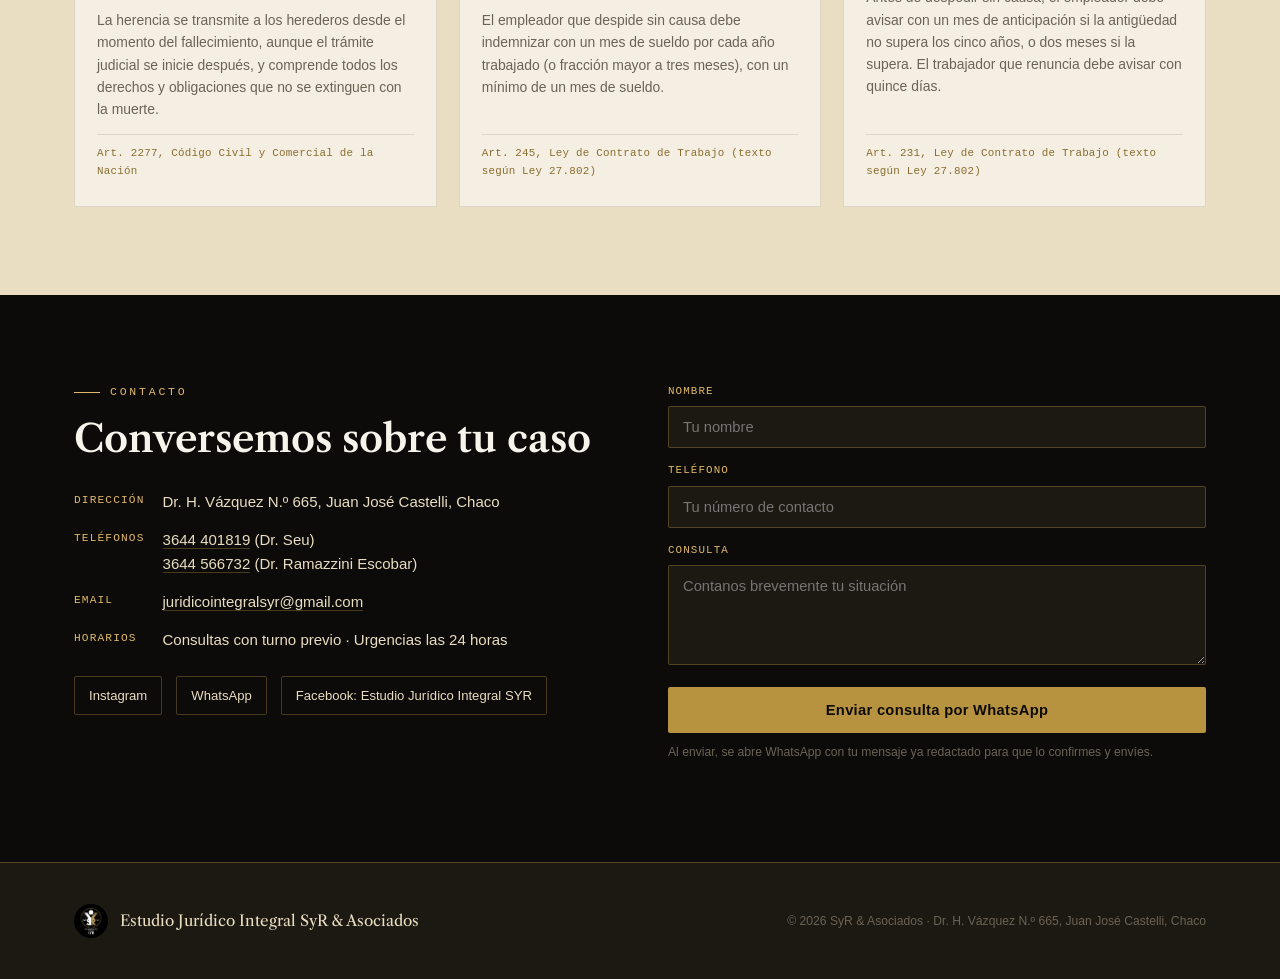
==== commit 85e4253d: "Quita a la Dra. Ibarra Rossetti y suma la sección de inmuebles en venta - Saca la ficha, el teléfono" ====
--- a/index.html
+++ b/index.html
@@ -4,7 +4,11 @@
 <meta charset="UTF-8">
 <meta name="viewport" content="width=device-width, initial-scale=1.0">
 <title>Estudio Jurídico Integral SyR & Asociados</title>
-<meta name="description" content="Asesoramiento jurídico claro, estratégico y confiable — causas penales, civiles y comerciales, administrativo, laboral, familia e inmobiliario. Urgencias las 24 horas.">
+<meta name="description" content="Asesoramiento jurídico claro, estratégico y confiable — causas penales, civiles y comerciales, administrativo, laboral, familia e inmobiliario. Inmuebles en venta en Juan José Castelli y la zona. Urgencias las 24 horas.">
+<link rel="icon" href="assets/logo.jpg">
+<link rel="preconnect" href="https://fonts.googleapis.com">
+<link rel="preconnect" href="https://fonts.gstatic.com" crossorigin>
+<link rel="stylesheet" href="https://fonts.googleapis.com/css2?family=Libre+Caslon+Text:ital,wght@0,400;0,600;0,700;1,400&display=swap">
 <link rel="stylesheet" href="css/style.css">
 
 </head>
@@ -15,15 +19,18 @@
       <img src="assets/logo.jpg" alt="Isotipo Estudio Jurídico Integral SyR">
       <span class="brand-text">SyR &amp; Asociados<small>Estudio Jurídico Integral</small></span>
     </a>
-    <nav class="links">
+    <nav class="links" id="site-navigation">
       <a href="#somos">Quiénes somos</a>
       <a href="#areas">Áreas</a>
-      <a href="#porque">Por qué elegirnos</a>
-      <a href="#proceso">Cómo trabajamos</a>
+      <a href="#abogados">Abogados</a>
+      <a href="#inmuebles">Inmuebles</a>
       <a href="#faq">Preguntas</a>
       <a href="#blog">Blog</a>
       <a href="#contacto">Contacto</a>
     </nav>
+    <button class="nav-toggle" type="button" aria-controls="site-navigation" aria-expanded="false" aria-label="Abrir menú">
+      <svg viewBox="0 0 24 24" aria-hidden="true"><path d="M4 7h16M4 12h16M4 17h16"/></svg>
+    </button>
     <a class="nav-cta" href="https://wa.me/5493644401819?text=Hola%2C%20quisiera%20hacer%20una%20consulta%20legal." target="_blank" rel="noopener">WhatsApp</a>
   </div>
 </header>
@@ -65,6 +72,7 @@
     <span>DERECHO ADMINISTRATIVO</span>
     <span>LABORAL Y DE FAMILIA</span>
     <span>ASESORAMIENTOS INMOBILIARIOS</span>
+    <span>INMUEBLES EN VENTA</span>
     <span>URGENCIAS LAS 24 HORAS</span>
     <span>DR. H. VÁZQUEZ N.º 665, J.J. CASTELLI</span>
     <span>CAUSAS PENALES</span>
@@ -72,6 +80,7 @@
     <span>DERECHO ADMINISTRATIVO</span>
     <span>LABORAL Y DE FAMILIA</span>
     <span>ASESORAMIENTOS INMOBILIARIOS</span>
+    <span>INMUEBLES EN VENTA</span>
   </div>
 </div>
 
@@ -89,15 +98,15 @@
 <section class="somos" id="somos">
   <div class="wrap somos-grid">
     <div class="reveal">
-      <p class="somos-quote">"El derecho debe ser una herramienta para brindar seguridad y resolver conflictos."</p>
+      <p class="somos-quote">“El derecho debe ser una herramienta para brindar seguridad y resolver conflictos.”</p>
     </div>
     <div class="somos-copy reveal">
       <p class="kicker">Quiénes somos</p>
       <h2>Un estudio integral, con atención personalizada.</h2>
       <p style="margin-top:16px">En nuestro estudio creemos que el derecho debe ser una herramienta para brindar seguridad y resolver conflictos. Trabajamos con compromiso, transparencia y atención personalizada, acompañando a cada cliente desde la primera consulta hasta la resolución de su caso.</p>
-      <p>SyR &amp; Asociados reúne a tres profesionales que cubren de forma integral el fuero penal, civil y comercial, administrativo, laboral, de familia e inmobiliario, con guardia disponible para urgencias las 24 horas.</p>
+      <p>SyR &amp; Asociados está integrado por los Dres. Jorge Ariel Seu y Christian Alex Ramazzini Escobar, que cubren de forma integral el fuero penal, civil y comercial, administrativo, laboral, de familia e inmobiliario, con guardia disponible para urgencias las 24 horas.</p>
       <div class="somos-stats">
-        <div class="somos-stat"><b>3</b><span>Abogados</span></div>
+        <div class="somos-stat"><b>2</b><span>Abogados</span></div>
         <div class="somos-stat"><b>6</b><span>Fueros atendidos</span></div>
         <div class="somos-stat"><b>24/7</b><span>Guardia de urgencias</span></div>
       </div>
@@ -142,6 +151,7 @@
         <span class="area-num">06</span>
         <h3>Asesoramiento Inmobiliario</h3>
         <p>Compraventas, locaciones y due diligence de propiedades.</p>
+        <a class="area-link" href="#inmuebles">Ver inmuebles en venta</a>
       </div>
     </div>
   </div>
@@ -193,30 +203,50 @@
   <div class="wrap">
     <div class="section-head center reveal">
       <p class="kicker">Nuestro equipo</p>
-      <h2>Los abogados de SyR &amp; Asociados</h2>
+      <h2>Los abogados de SyR&nbsp;&amp;&nbsp;Asociados</h2>
     </div>
     <div class="team-grid reveal">
       <div class="team-card">
-        <div class="team-badge">JA</div>
+        <div class="team-badge team-badge-s" aria-hidden="true">S</div>
         <h3>Dr. Seu Jorge Ariel</h3>
         <p class="role">Abogado</p>
         <a class="tel" href="tel:+543644401819">3644 401819</a>
       </div>
       <div class="team-card">
-        <div class="team-badge">CA</div>
+        <div class="team-badge team-badge-r" aria-hidden="true">R</div>
         <h3>Dr. Ramazzini Escobar Christian Alex</h3>
         <p class="role">Abogado</p>
         <a class="tel" href="tel:+543644566732">3644 566732</a>
       </div>
-      <div class="team-card">
-        <div class="team-badge">PC</div>
-        <h3>Dra. Ibarra Rossetti Pamela Cecilia</h3>
-        <p class="role">Abogada</p>
-        <a class="tel" href="tel:+543644353383">3644 353383</a>
-      </div>
-    </div>
-  </div>
-</section>
+    </div>
+  </div>
+</section>
+
+<section class="inmuebles" id="inmuebles">
+  <div class="wrap">
+    <div class="inm-head reveal">
+      <div class="section-head">
+        <p class="kicker">Inmobiliaria</p>
+        <h2>Inmuebles en venta</h2>
+        <p class="lead">Casas, terrenos y campos en Juan José Castelli y la zona. Te acompañamos en la compra con el asesoramiento legal del estudio, desde el boleto hasta la escritura.</p>
+      </div>
+      <div class="inm-filters" id="inmFilters" role="group" aria-label="Filtrar por tipo de inmueble" hidden></div>
+    </div>
+    <p class="inm-notice" id="inmNotice" hidden>Vista de ejemplo: estos inmuebles son ficticios y solo muestran cómo se ve la sección.</p>
+    <div class="inm-grid reveal" id="inmGrid"></div>
+    <p class="sr-only" id="inmStatus" aria-live="polite"></p>
+    <p class="inm-fine">Los croquis son ilustrativos y se dibujan con las medidas declaradas de cada lote. Confirmá precio y disponibilidad antes de visitar el inmueble.</p>
+  </div>
+</section>
+
+<dialog class="ficha-dialog" id="fichaDialog" aria-labelledby="fichaTitle">
+  <div class="ficha">
+    <button class="ficha-close" type="button" aria-label="Cerrar ficha" autofocus>
+      <svg viewBox="0 0 24 24" aria-hidden="true"><path d="M6 6l12 12M18 6L6 18"/></svg>
+    </button>
+    <div id="fichaBody"></div>
+  </div>
+</dialog>
 
 <section class="faq" id="faq">
   <div class="wrap">
@@ -336,7 +366,7 @@
       <h2>Conversemos sobre tu caso</h2>
       <dl style="margin-top:28px">
         <dt>Dirección</dt><dd>Dr. H. Vázquez N.º 665, Juan José Castelli, Chaco</dd>
-        <dt>Teléfonos</dt><dd>3644 401819 · 3644 566732 · 3644 353383</dd>
+        <dt>Teléfonos</dt><dd><a href="tel:+543644401819">3644 401819</a> (Dr. Seu)<br><a href="tel:+543644566732">3644 566732</a> (Dr. Ramazzini Escobar)</dd>
         <dt>Email</dt><dd><a href="mailto:juridicointegralsyr@gmail.com">juridicointegralsyr@gmail.com</a></dd>
         <dt>Horarios</dt><dd>Consultas con turno previo · Urgencias las 24 horas</dd>
       </dl>
@@ -377,6 +407,7 @@
   </div>
 </footer>
 
+<script src="js/inmuebles.js"></script>
 <script src="js/script.js"></script>
 </body>
 </html>
--- a/css/style.css
+++ b/css/style.css
@@ -10,7 +10,8 @@
     --stone:#6b6355;
     --white:#f7f4ec;
     --hair:rgba(184,147,63,0.35);
-    --font-display:'Big Caslon','Didot','Iowan Old Style',Georgia,'Times New Roman',serif;
+    --sand:#a39780;
+    --font-display:'Libre Caslon Text','Big Caslon','Didot','Iowan Old Style',Georgia,'Times New Roman',serif;
     --font-body:-apple-system,BlinkMacSystemFont,'Segoe UI',Roboto,Helvetica,Arial,sans-serif;
     --font-mono:ui-monospace,'SF Mono','Cascadia Mono','Roboto Mono','Courier New',monospace;
   }
@@ -35,6 +36,7 @@
 
   /* focus visibility */
   a:focus-visible,button:focus-visible{outline:2px solid var(--gold-bright);outline-offset:3px;}
+  .sr-only{position:absolute;width:1px;height:1px;padding:0;margin:-1px;overflow:hidden;clip:rect(0,0,0,0);white-space:nowrap;border:0;}
 
   /* ---------- NAV ---------- */
   header.nav{
@@ -45,14 +47,14 @@
   }
   .nav-inner{
     max-width:1180px;margin:0 auto;padding:14px 24px;
-    display:flex;align-items:center;justify-content:space-between;gap:16px;
+    display:flex;align-items:center;justify-content:space-between;gap:16px;position:relative;
   }
   .brand{display:flex;align-items:center;gap:12px;text-decoration:none;color:var(--white);}
   .brand img{width:48px;height:48px;border-radius:50%;}
   .brand-text{font-family:var(--font-display);font-size:1.05rem;letter-spacing:0.03em;line-height:1.1;}
   .brand-text small{display:block;font-family:var(--font-mono);font-size:0.55rem;letter-spacing:0.18em;color:var(--gold-bright);text-transform:uppercase;margin-top:3px;}
   nav.links{display:flex;gap:26px;font-size:0.86rem;}
-  nav.links a{text-decoration:none;color:var(--parchment-2);letter-spacing:0.02em;position:relative;padding:4px 0;}
+  nav.links a{text-decoration:none;color:var(--parchment-2);letter-spacing:0.02em;position:relative;padding:4px 0;white-space:nowrap;}
   nav.links a:hover{color:var(--gold-bright);}
   .nav-cta{
     display:inline-flex;align-items:center;gap:8px;
@@ -63,9 +65,18 @@
   }
   .nav-cta:hover{background:var(--gold-bright);}
   .nav-toggle{display:none;}
-  @media (max-width:880px){
+  @media (max-width:1040px){
     nav.links{display:none;}
-    .nav-toggle{display:block;background:none;border:1px solid var(--hair);color:var(--white);padding:8px 10px;border-radius:2px;font-family:var(--font-mono);font-size:0.85rem;}
+    .nav-toggle{display:block;background:none;border:1px solid var(--hair);color:var(--white);padding:7px 8px;border-radius:2px;line-height:0;cursor:pointer;margin-left:auto;}
+    .nav-toggle svg{width:22px;height:22px;fill:none;stroke:currentColor;stroke-width:1.6;stroke-linecap:round;}
+    /* sin desenfoque con el menú abierto: Chrome lo dejaba transparentar */
+    header.nav.menu-open{backdrop-filter:none;background:var(--ink);}
+    .nav.menu-open nav.links{
+      display:flex;position:absolute;top:100%;left:0;right:0;
+      flex-direction:column;gap:0;padding:8px 24px 14px;
+      background:var(--ink);border-top:1px solid var(--hair);border-bottom:1px solid var(--hair);
+    }
+    .nav.menu-open nav.links a{padding:11px 0;}
   }
 
   /* ---------- HERO ---------- */
@@ -239,6 +250,8 @@
   .area-num{font-family:var(--font-mono);font-size:0.72rem;color:var(--gold-dim);letter-spacing:0.1em;}
   .area-card h3{font-family:var(--font-display);font-weight:600;font-size:1.15rem;margin:12px 0 10px;}
   .area-card p{color:var(--parchment-2);font-size:0.9rem;margin:0;opacity:0.85;}
+  .area-link{display:inline-block;margin-top:14px;font-size:0.86rem;color:var(--gold-bright);text-decoration:none;border-bottom:1px solid var(--hair);padding-bottom:2px;}
+  .area-link:hover{border-color:var(--gold-bright);}
   @media (max-width:860px){.areas-grid{grid-template-columns:1fr 1fr;}}
   @media (max-width:560px){.areas-grid{grid-template-columns:1fr;}}
 
@@ -273,7 +286,7 @@
 
   /* ---------- ABOGADOS ---------- */
   .team{background:var(--parchment);}
-  .team-grid{display:grid;grid-template-columns:repeat(3,1fr);gap:28px;}
+  .team-grid{display:grid;grid-template-columns:repeat(2,1fr);gap:28px;max-width:820px;margin:0 auto;}
   .team-card{
     background:#fff;border:1px solid var(--parchment-2);padding:32px 26px;text-align:center;
     transition:box-shadow 0.25s ease, transform 0.25s ease;
@@ -286,6 +299,10 @@
     font-family:var(--font-display);font-weight:600;color:var(--white);font-size:1.15rem;
     border:1px solid var(--gold-dim);
   }
+  /* iniciales como en el isotipo: S en blanco, R en dorado */
+  .team-badge-s,.team-badge-r{background:var(--ink);font-size:2rem;box-shadow:inset 0 0 0 4px var(--ink), inset 0 0 0 5px var(--gold-dim);}
+  .team-badge-s{color:var(--white);}
+  .team-badge-r{color:var(--gold);}
   .team-card h3{font-family:var(--font-display);font-size:1.1rem;margin:0 0 4px;}
   .team-card .role{font-family:var(--font-mono);font-size:0.7rem;letter-spacing:0.1em;text-transform:uppercase;color:var(--gold-dim);margin-bottom:16px;}
   .team-card a.tel{
@@ -294,7 +311,7 @@
     border-bottom:1px solid var(--gold-dim);padding-bottom:2px;
   }
   .team-card a.tel:hover{color:var(--gold-dim);}
-  @media (max-width:860px){.team-grid{grid-template-columns:1fr;}}
+  @media (max-width:640px){.team-grid{grid-template-columns:1fr;}}
 
   /* ---------- URGENCIAS BAND ---------- */
   .urgency{
@@ -306,6 +323,182 @@
   .urgency p{margin:4px 0 0;font-size:0.88rem;color:rgba(12,11,9,0.75);}
   .urgency .btn-solid{background:var(--ink);color:var(--white);}
   .urgency .btn-solid:hover{background:#000;}
+
+  /* ---------- INMUEBLES ---------- */
+  .inmuebles{background:var(--ink);color:var(--white);}
+  .inmuebles .kicker{color:var(--gold-bright);}
+  .inmuebles .kicker::before{background:var(--gold-bright);}
+  .inmuebles .lead{color:var(--sand);}
+  .inm-head{display:flex;justify-content:space-between;align-items:flex-end;gap:24px 40px;flex-wrap:wrap;margin-bottom:36px;}
+  .inm-head .section-head{margin:0;}
+  .inm-filters{display:flex;flex-wrap:wrap;gap:8px;}
+  .inm-filters[hidden]{display:none;}
+  .inm-filter{
+    background:none;border:1px solid var(--hair);color:var(--parchment-2);
+    padding:8px 14px;border-radius:2px;font-family:var(--font-body);font-size:0.86rem;cursor:pointer;
+    display:inline-flex;align-items:baseline;gap:8px;transition:border-color 0.2s ease;
+  }
+  .inm-filter span{color:var(--sand);font-size:0.78rem;font-variant-numeric:tabular-nums;}
+  .inm-filter:hover{border-color:var(--gold-bright);}
+  .inm-filter[aria-pressed="true"]{background:var(--gold);border-color:var(--gold);color:var(--ink);}
+  .inm-filter[aria-pressed="true"] span{color:rgba(12,11,9,0.7);}
+  .inm-notice{border:1px dashed var(--gold);color:var(--gold-bright);padding:12px 16px;margin:0 0 20px;font-size:0.9rem;}
+  .inm-notice[hidden]{display:none;}
+
+  .inm-grid{display:grid;grid-template-columns:repeat(3,1fr);gap:1px;padding:1px;}
+  .inm-card{background:var(--charcoal);display:flex;flex-direction:column;min-width:0;box-shadow:0 0 0 1px var(--hair);}
+  .inm-media{position:relative;aspect-ratio:4/3;background:var(--ink);overflow:hidden;cursor:pointer;border-bottom:1px solid var(--hair);}
+  .inm-media img{width:100%;height:100%;object-fit:cover;}
+  .inm-media .croquis{display:block;width:100%;height:100%;}
+  .inm-card[data-estado="vendido"] .inm-media > :not(.inm-stamp){opacity:0.4;filter:grayscale(1);}
+  .inm-count{position:absolute;left:12px;bottom:12px;background:rgba(12,11,9,0.78);color:var(--parchment-2);font-size:0.76rem;padding:3px 9px;border-radius:2px;}
+  /* sello de goma: reservado / vendido */
+  .inm-stamp{
+    position:absolute;right:16px;bottom:16%;transform:rotate(-7deg);
+    padding:5px 12px;border:2px solid currentColor;outline:1px solid currentColor;outline-offset:2px;
+    font-family:var(--font-display);font-weight:600;font-size:0.84rem;letter-spacing:0.16em;text-transform:uppercase;
+    color:var(--gold-bright);background:rgba(12,11,9,0.8);
+  }
+  .inm-nofoto{
+    height:100%;display:flex;flex-direction:column;align-items:center;justify-content:center;gap:6px;
+    background:repeating-linear-gradient(45deg, transparent 0 9px, rgba(184,147,63,0.06) 9px 10px);
+  }
+  .inm-nofoto span{font-family:var(--font-display);font-size:1.6rem;color:var(--parchment-2);}
+  .inm-nofoto small{font-size:0.8rem;color:var(--sand);}
+  .inm-body{padding:22px 24px 24px;display:flex;flex-direction:column;gap:8px;flex:1;}
+  .inm-meta{margin:0;font-size:0.82rem;color:var(--sand);}
+  .inm-code{color:var(--gold-bright);margin-right:10px;font-variant-numeric:tabular-nums;}
+  .inm-card h3{font-family:var(--font-display);font-weight:600;font-size:1.2rem;line-height:1.3;margin:0;}
+  .inm-price{font-family:var(--font-display);font-size:1.4rem;line-height:1.2;color:var(--gold-bright);margin:2px 0 0;font-variant-numeric:lining-nums;}
+  .inm-data{display:grid;grid-template-columns:1fr 1fr;gap:12px 16px;margin:10px 0 0;padding-top:14px;border-top:1px solid var(--hair);}
+  .inm-data dt{font-size:0.74rem;color:var(--sand);}
+  .inm-data dd{margin:1px 0 0;font-size:0.95rem;color:var(--white);font-variant-numeric:tabular-nums;}
+  .inm-docs{margin:6px 0 0;font-size:0.85rem;color:var(--parchment-2);}
+  .inm-docs span{color:var(--sand);}
+  .inm-actions{display:flex;flex-wrap:wrap;gap:10px;margin-top:auto;padding-top:18px;}
+  .inm-btn{
+    display:inline-flex;align-items:center;justify-content:center;
+    padding:10px 16px;border-radius:2px;border:1px solid var(--hair);background:none;color:var(--white);
+    font-family:var(--font-body);font-size:0.86rem;font-weight:600;text-decoration:none;cursor:pointer;
+    transition:background 0.2s ease, border-color 0.2s ease;
+  }
+  .inm-btn:hover{border-color:var(--gold-bright);}
+  .inm-btn-solid{background:var(--gold);border-color:var(--gold);color:var(--ink);}
+  .inm-btn-solid:hover{background:var(--gold-bright);border-color:var(--gold-bright);}
+  .inm-fine{margin:18px 0 0;font-size:0.8rem;color:var(--sand);max-width:680px;}
+
+  .inm-grid.is-empty{display:block;padding:0;}
+  .inm-empty{
+    display:grid;grid-template-columns:minmax(0,1fr) minmax(0,1.15fr);gap:48px;align-items:center;
+    border:1px solid var(--hair);background:var(--charcoal);padding:40px 48px 40px 24px;
+  }
+  .inm-empty h3{font-family:var(--font-display);font-weight:600;font-size:1.5rem;margin:0 0 12px;}
+  .inm-empty p{color:var(--parchment-2);margin:0 0 24px;max-width:46ch;}
+  .croquis-vacio .cq-lot{stroke-dasharray:6 5;}
+
+  @media (max-width:980px){.inm-grid{grid-template-columns:repeat(2,1fr);}}
+  @media (max-width:640px){
+    .inm-grid{grid-template-columns:1fr;}
+    .inm-empty{grid-template-columns:1fr;gap:20px;padding:20px 20px 32px;}
+  }
+
+  /* croquis del lote (SVG) */
+  .croquis{
+    --cq-line:var(--gold-bright);--cq-dim:var(--sand);--cq-hatch:rgba(184,147,63,0.5);
+    --cq-grid:rgba(184,147,63,0.09);--cq-text:var(--parchment-2);--cq-bg:var(--ink);
+  }
+  .croquis .cq-grid{stroke:var(--cq-grid);stroke-width:1;}
+  .croquis .cq-hatch{stroke:var(--cq-hatch);stroke-width:1;}
+  .croquis .cq-lot{stroke:var(--cq-line);stroke-width:1.6;}
+  .croquis .cq-street{stroke:var(--cq-line);stroke-width:1.6;}
+  .croquis .cq-dim{fill:none;stroke:var(--cq-dim);stroke-width:1;}
+  .croquis line,.croquis rect,.croquis path{vector-effect:non-scaling-stroke;}
+  .croquis text{font-family:var(--font-body);fill:var(--cq-text);}
+  .croquis .cq-text{font-size:12.5px;font-variant-numeric:tabular-nums;}
+  .croquis .cq-calle{font-size:12px;font-style:italic;fill:var(--cq-dim);}
+  .croquis .cq-area{font-family:var(--font-display);font-size:19px;paint-order:stroke;stroke:var(--cq-bg);stroke-width:6px;stroke-linejoin:round;}
+
+  /* ---------- FICHA (dialog) ---------- */
+  html.ficha-abierta{overflow:hidden;}
+  .ficha-dialog{
+    padding:0;border:none;border-radius:2px;
+    width:min(1080px, calc(100% - 32px));max-width:none;max-height:calc(100dvh - 32px);
+    background:var(--parchment);color:var(--ink);
+    box-shadow:0 40px 90px -30px rgba(0,0,0,0.8);
+  }
+  .ficha-dialog::backdrop{background:rgba(12,11,9,0.84);}
+  .ficha-dialog[open]{animation:fichaIn 0.28s ease;}
+  @keyframes fichaIn{from{opacity:0;transform:translateY(16px);}to{opacity:1;transform:none;}}
+  .ficha{position:relative;padding:26px 36px 40px;}
+  .ficha-close{
+    position:sticky;top:0;float:right;z-index:2;margin:-6px -14px -42px 0;
+    width:42px;height:42px;display:flex;align-items:center;justify-content:center;
+    background:var(--parchment);border:1px solid rgba(107,99,85,0.35);border-radius:50%;cursor:pointer;color:var(--ink);
+  }
+  .ficha-close:hover{border-color:var(--ink);}
+  .ficha-close svg{width:18px;height:18px;fill:none;stroke:currentColor;stroke-width:1.8;stroke-linecap:round;}
+  .ficha a:focus-visible,.ficha button:focus-visible{outline-color:var(--gold-dim);}
+  .ficha-code{margin:0 0 16px;padding-right:48px;font-size:0.84rem;color:var(--gold-dim);font-variant-numeric:tabular-nums;}
+  .ficha-top{display:grid;grid-template-columns:minmax(0,1.35fr) minmax(0,1fr);gap:36px;align-items:start;}
+  .ficha-stage{position:relative;aspect-ratio:4/3;background:var(--ink);overflow:hidden;}
+  .ficha-stage img{width:100%;height:100%;object-fit:cover;}
+  .ficha-stage .croquis{display:block;width:100%;height:100%;}
+  .ficha-nav{
+    position:absolute;top:50%;transform:translateY(-50%);
+    width:44px;height:44px;border-radius:50%;border:none;cursor:pointer;
+    background:rgba(12,11,9,0.7);color:var(--white);display:flex;align-items:center;justify-content:center;
+  }
+  .ficha-nav:hover{background:rgba(12,11,9,0.9);}
+  .ficha-nav svg{width:20px;height:20px;fill:none;stroke:currentColor;stroke-width:2;}
+  .ficha-prev{left:12px;}
+  .ficha-next{right:12px;}
+  .ficha-counter{position:absolute;left:12px;bottom:12px;background:rgba(12,11,9,0.78);color:var(--parchment-2);font-size:0.78rem;padding:3px 9px;border-radius:2px;font-variant-numeric:tabular-nums;}
+  .ficha-thumbs{display:flex;gap:8px;margin-top:10px;overflow-x:auto;padding-bottom:4px;}
+  .ficha-thumbs button{flex:none;width:76px;height:57px;padding:0;border:2px solid transparent;background:var(--ink);cursor:pointer;opacity:0.7;}
+  .ficha-thumbs button[aria-current="true"]{border-color:var(--gold);opacity:1;}
+  .ficha-thumbs img{width:100%;height:100%;object-fit:cover;}
+  .ficha-summary .inm-meta{color:var(--stone);}
+  .ficha-summary h2{font-size:clamp(1.5rem,2.6vw,2rem);margin:6px 0 10px;}
+  .ficha-price{font-family:var(--font-display);font-size:1.7rem;color:var(--gold-dim);margin:0 0 20px;font-variant-numeric:lining-nums;}
+  .ficha-actions{display:flex;flex-wrap:wrap;gap:10px;}
+  .ficha-actions .btn{padding:12px 20px;}
+  .ficha-btn-line{border-color:rgba(12,11,9,0.3);color:var(--ink);background:transparent;}
+  .ficha-btn-line:hover{border-color:var(--ink);}
+  .ficha-vendido{margin:0;color:var(--stone);}
+  .ficha-share{
+    margin-top:14px;background:none;border:none;padding:2px 0;cursor:pointer;
+    font-family:var(--font-body);font-size:0.86rem;color:var(--ink);border-bottom:1px solid var(--gold-dim);
+  }
+  .ficha-data{display:grid;grid-template-columns:1fr 1fr;gap:0 20px;margin:24px 0 0;border-top:1px solid var(--parchment-2);}
+  .ficha-data div{padding:11px 0;border-bottom:1px solid var(--parchment-2);}
+  .ficha-data dt{font-size:0.76rem;color:var(--stone);}
+  .ficha-data dd{margin:2px 0 0;font-variant-numeric:tabular-nums;}
+  .ficha-detail{display:grid;grid-template-columns:minmax(0,1.35fr) minmax(0,1fr);gap:36px;margin-top:36px;padding-top:8px;border-top:1px solid var(--parchment-2);}
+  .ficha-detail h3{font-family:var(--font-display);font-size:1.1rem;margin:22px 0 8px;}
+  .ficha-detail p{margin:0 0 8px;color:#463f31;max-width:62ch;}
+  .ficha-detail ul{margin:0;padding-left:18px;color:#463f31;}
+  .ficha-detail li{margin-bottom:4px;}
+  .ficha-docs{list-style:none;padding-left:0 !important;}
+  .ficha-docs li{padding-left:24px;position:relative;}
+  .ficha-docs li::before{content:"";position:absolute;left:2px;top:0.45em;width:10px;height:6px;border-left:2px solid var(--gold-dim);border-bottom:2px solid var(--gold-dim);transform:rotate(-45deg);}
+  .ficha-link{color:var(--ink);text-decoration:none;border-bottom:1px solid var(--gold-dim);}
+  .ficha-plano{border:1px solid var(--parchment-2);}
+  .ficha-plano .croquis{display:block;width:100%;height:auto;}
+  .ficha-plano .croquis,.ficha-stage-plano .croquis{
+    --cq-line:var(--ink);--cq-dim:var(--stone);--cq-hatch:rgba(138,109,48,0.45);
+    --cq-grid:rgba(107,99,85,0.12);--cq-text:var(--ink);--cq-bg:var(--parchment);
+  }
+  .ficha-stage-plano{background:var(--parchment);border:1px solid var(--parchment-2);}
+  .ficha-stage-plano .inm-nofoto{background:var(--ink);}
+  @media (max-width:820px){
+    .ficha-top,.ficha-detail{grid-template-columns:1fr;gap:24px;}
+  }
+  @media (max-width:640px){
+    .ficha-dialog{width:100%;height:100%;max-height:100%;margin:0;border-radius:0;}
+    .ficha{padding:16px 16px 32px;}
+    .ficha-close{margin:-4px -4px -42px 0;}
+    .ficha-data{grid-template-columns:1fr;}
+  }
 
   /* ---------- FAQ ---------- */
   .faq{background:var(--parchment);}
@@ -349,12 +542,14 @@
   .contact .kicker{color:var(--gold-bright);}
   .contact .kicker::before{background:var(--gold-bright);}
   .contact-grid{display:grid;grid-template-columns:1fr 1fr;gap:56px;}
+  @media (max-width:860px){.contact-grid{grid-template-columns:1fr;gap:40px;}}
+  .contact-info dd{overflow-wrap:anywhere;}
   .contact-info dl{display:grid;grid-template-columns:auto 1fr;gap:14px 18px;margin:0;}
   .contact-info dt{font-family:var(--font-mono);font-size:0.7rem;letter-spacing:0.1em;text-transform:uppercase;color:var(--gold-bright);white-space:nowrap;padding-top:2px;}
   .contact-info dd{margin:0;color:var(--parchment-2);font-size:0.94rem;}
   .contact-info a{color:var(--parchment-2);text-decoration:none;border-bottom:1px solid var(--hair);}
   .contact-info a:hover{color:var(--gold-bright);border-color:var(--gold-bright);}
-  .social-row{display:flex;gap:14px;margin-top:24px;}
+  .social-row{display:flex;flex-wrap:wrap;gap:14px;margin-top:24px;}
   .social-row a{
     border:1px solid var(--hair);border-radius:2px;padding:8px 14px;font-size:0.82rem;
     text-decoration:none;color:var(--parchment-2);
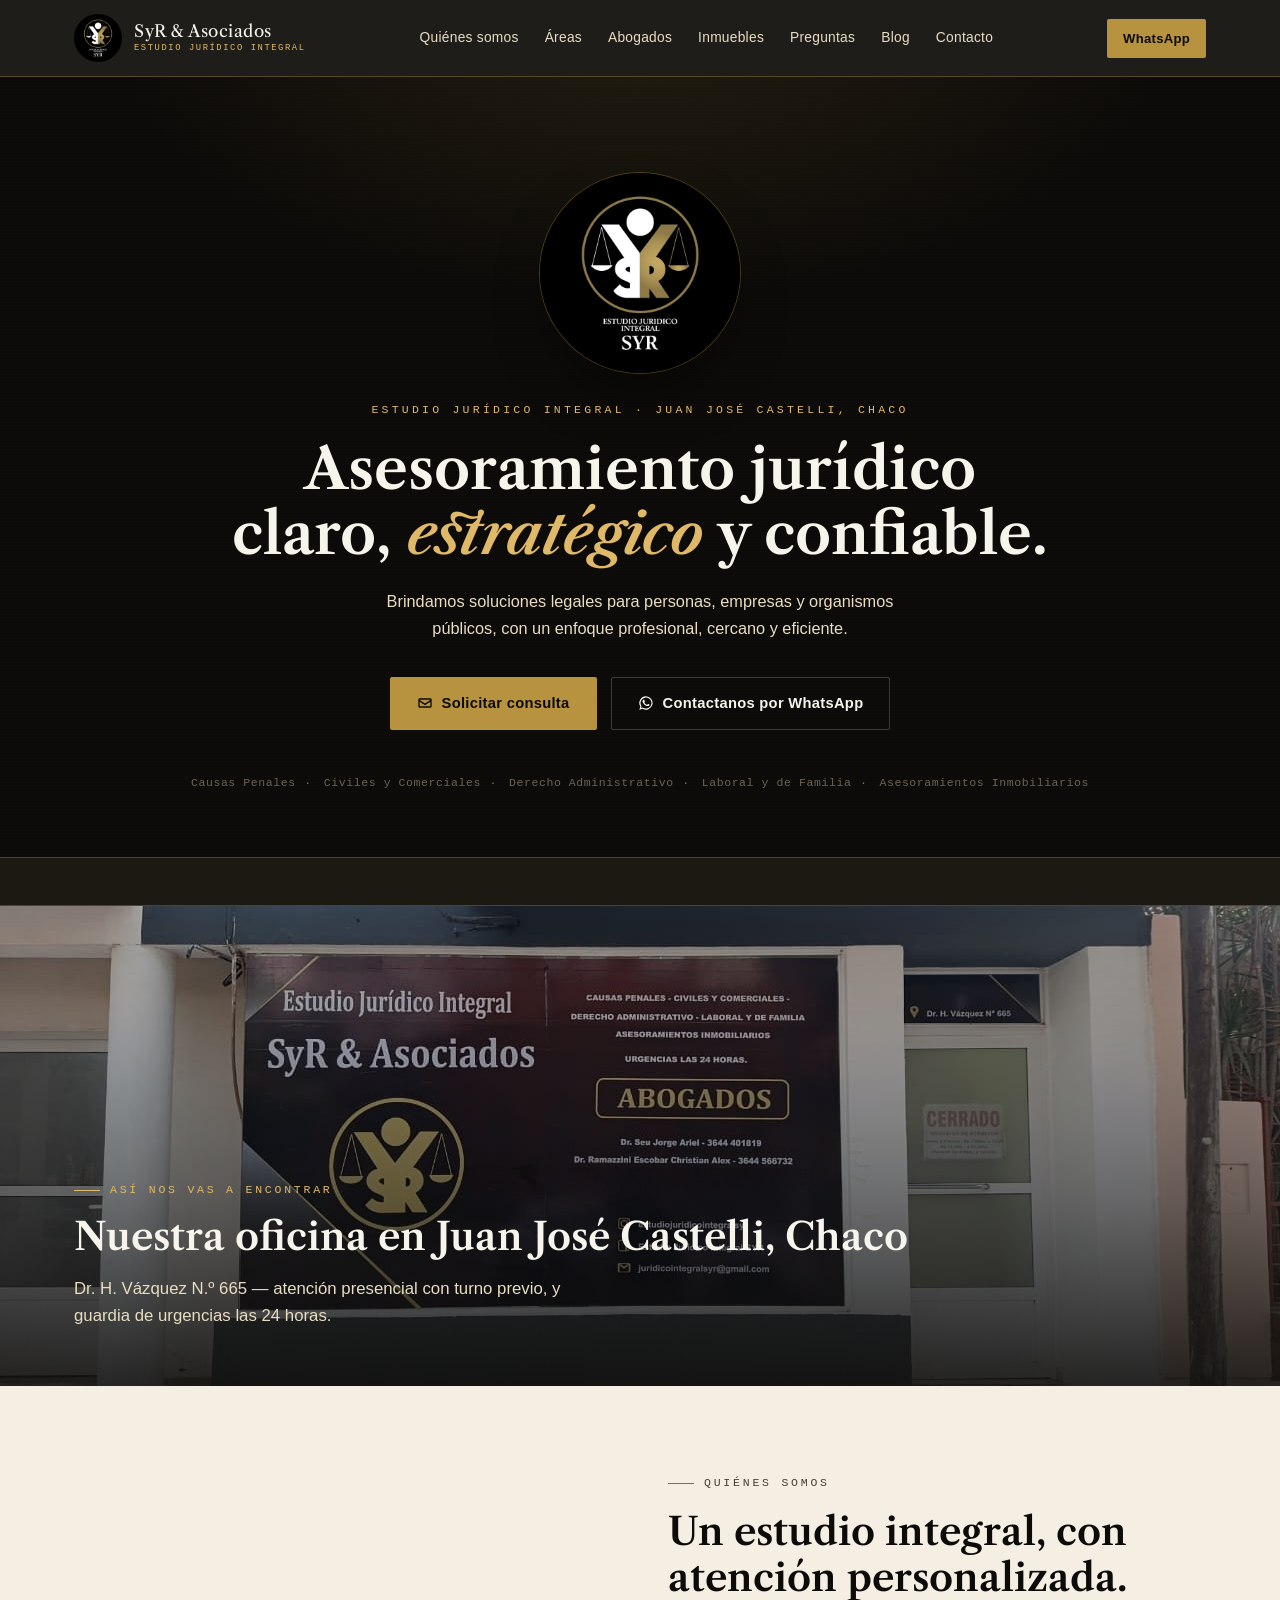
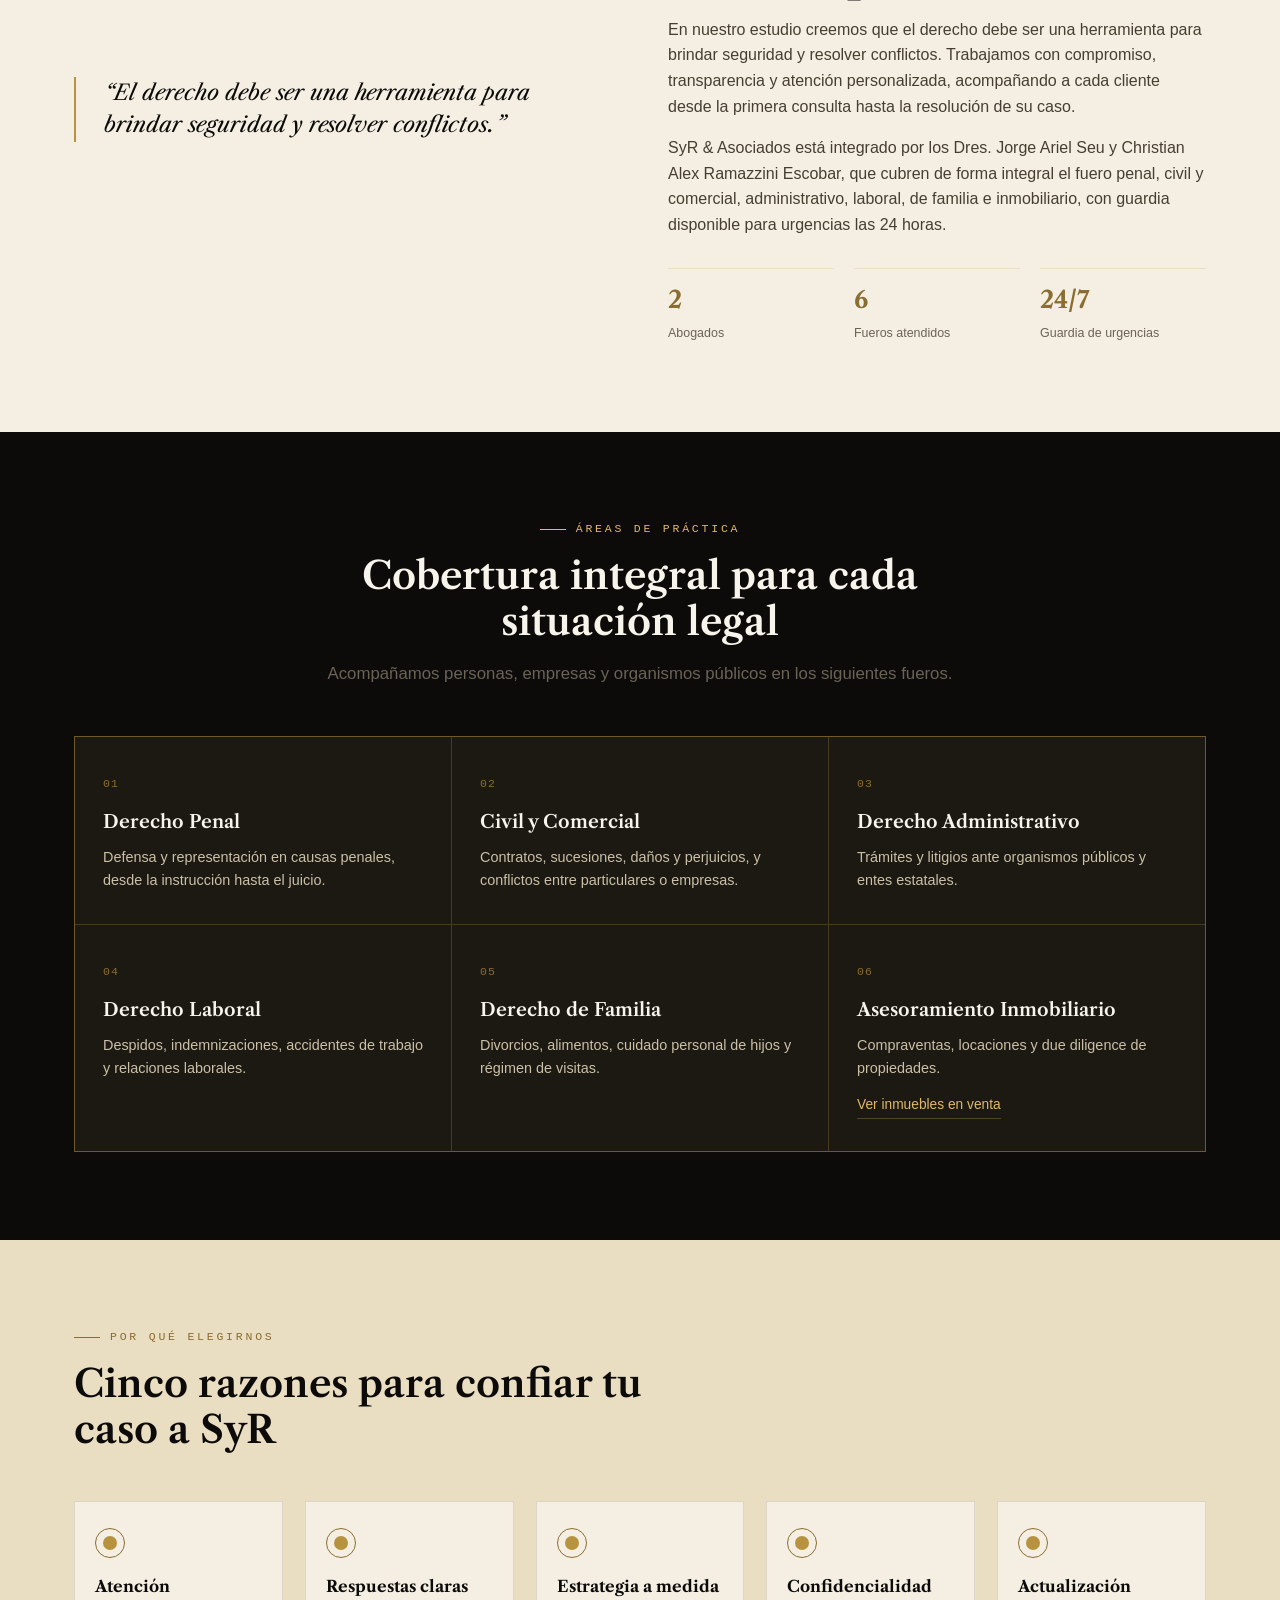
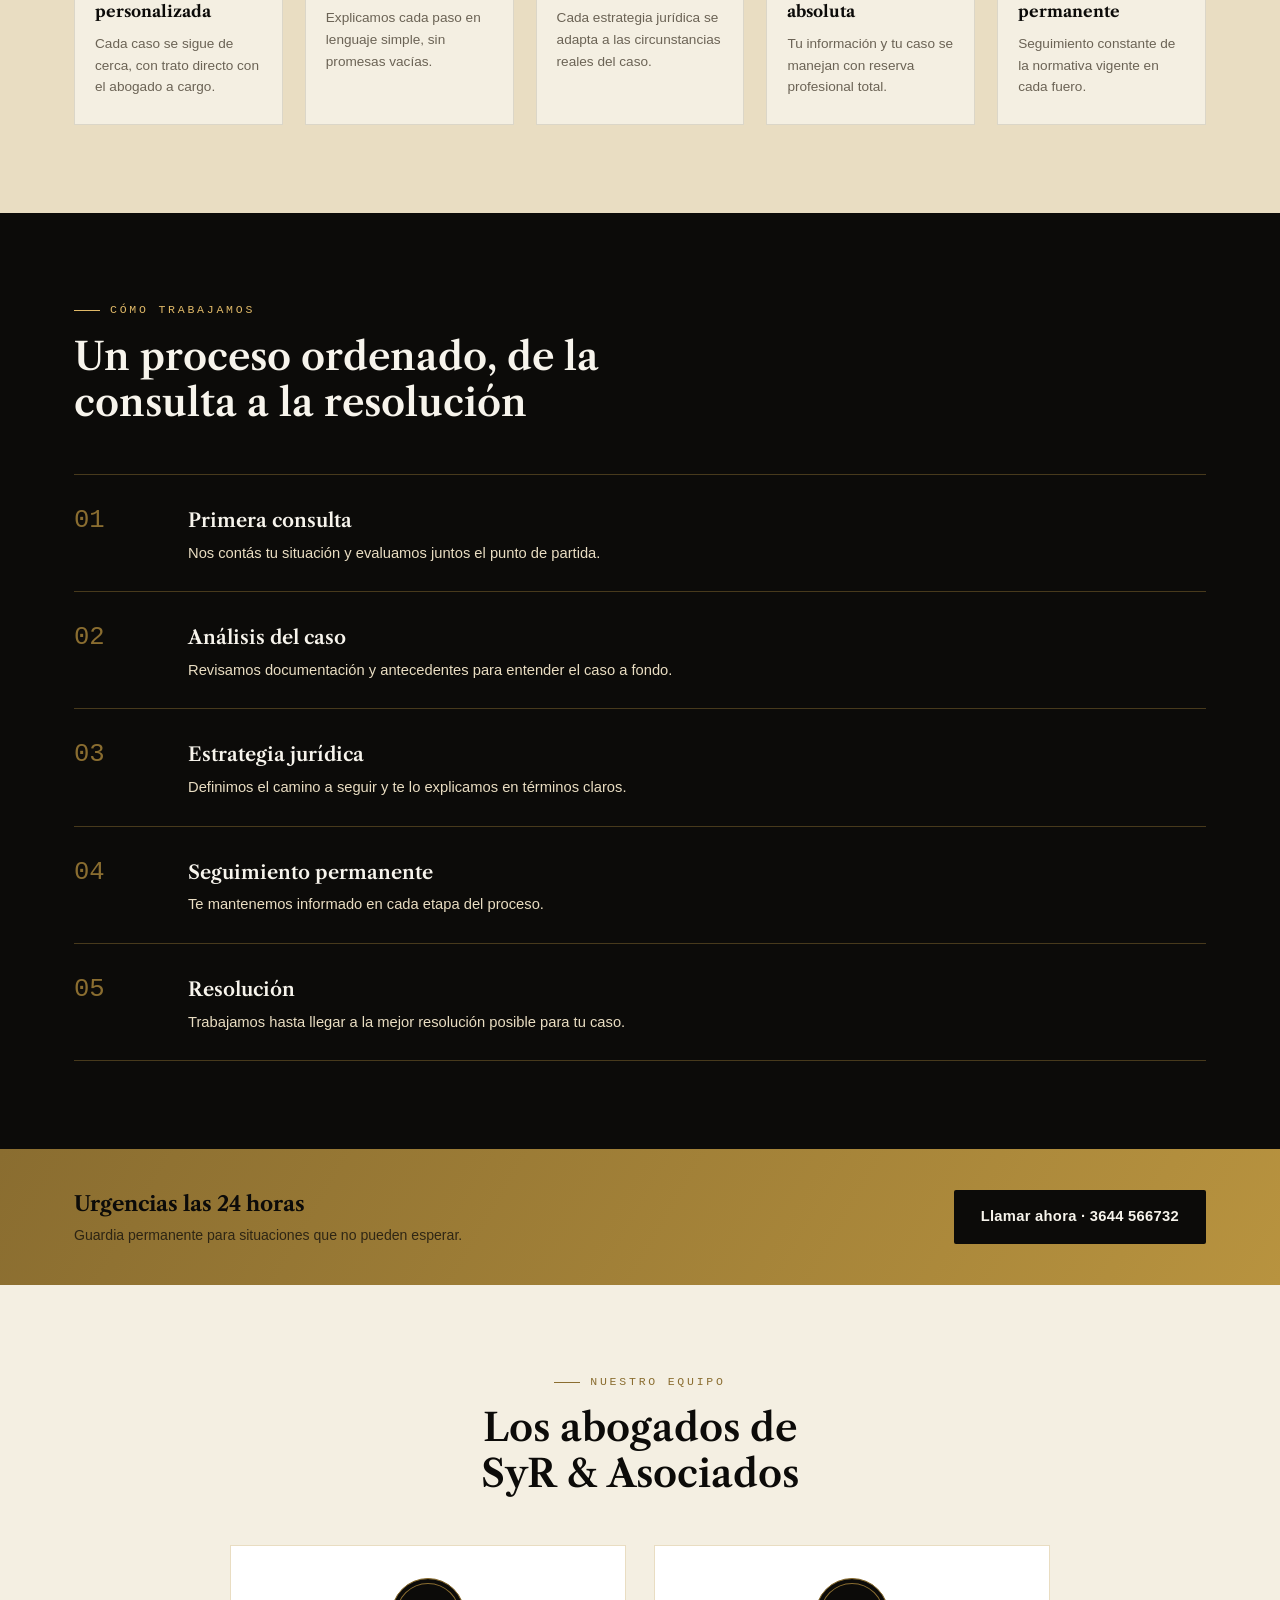
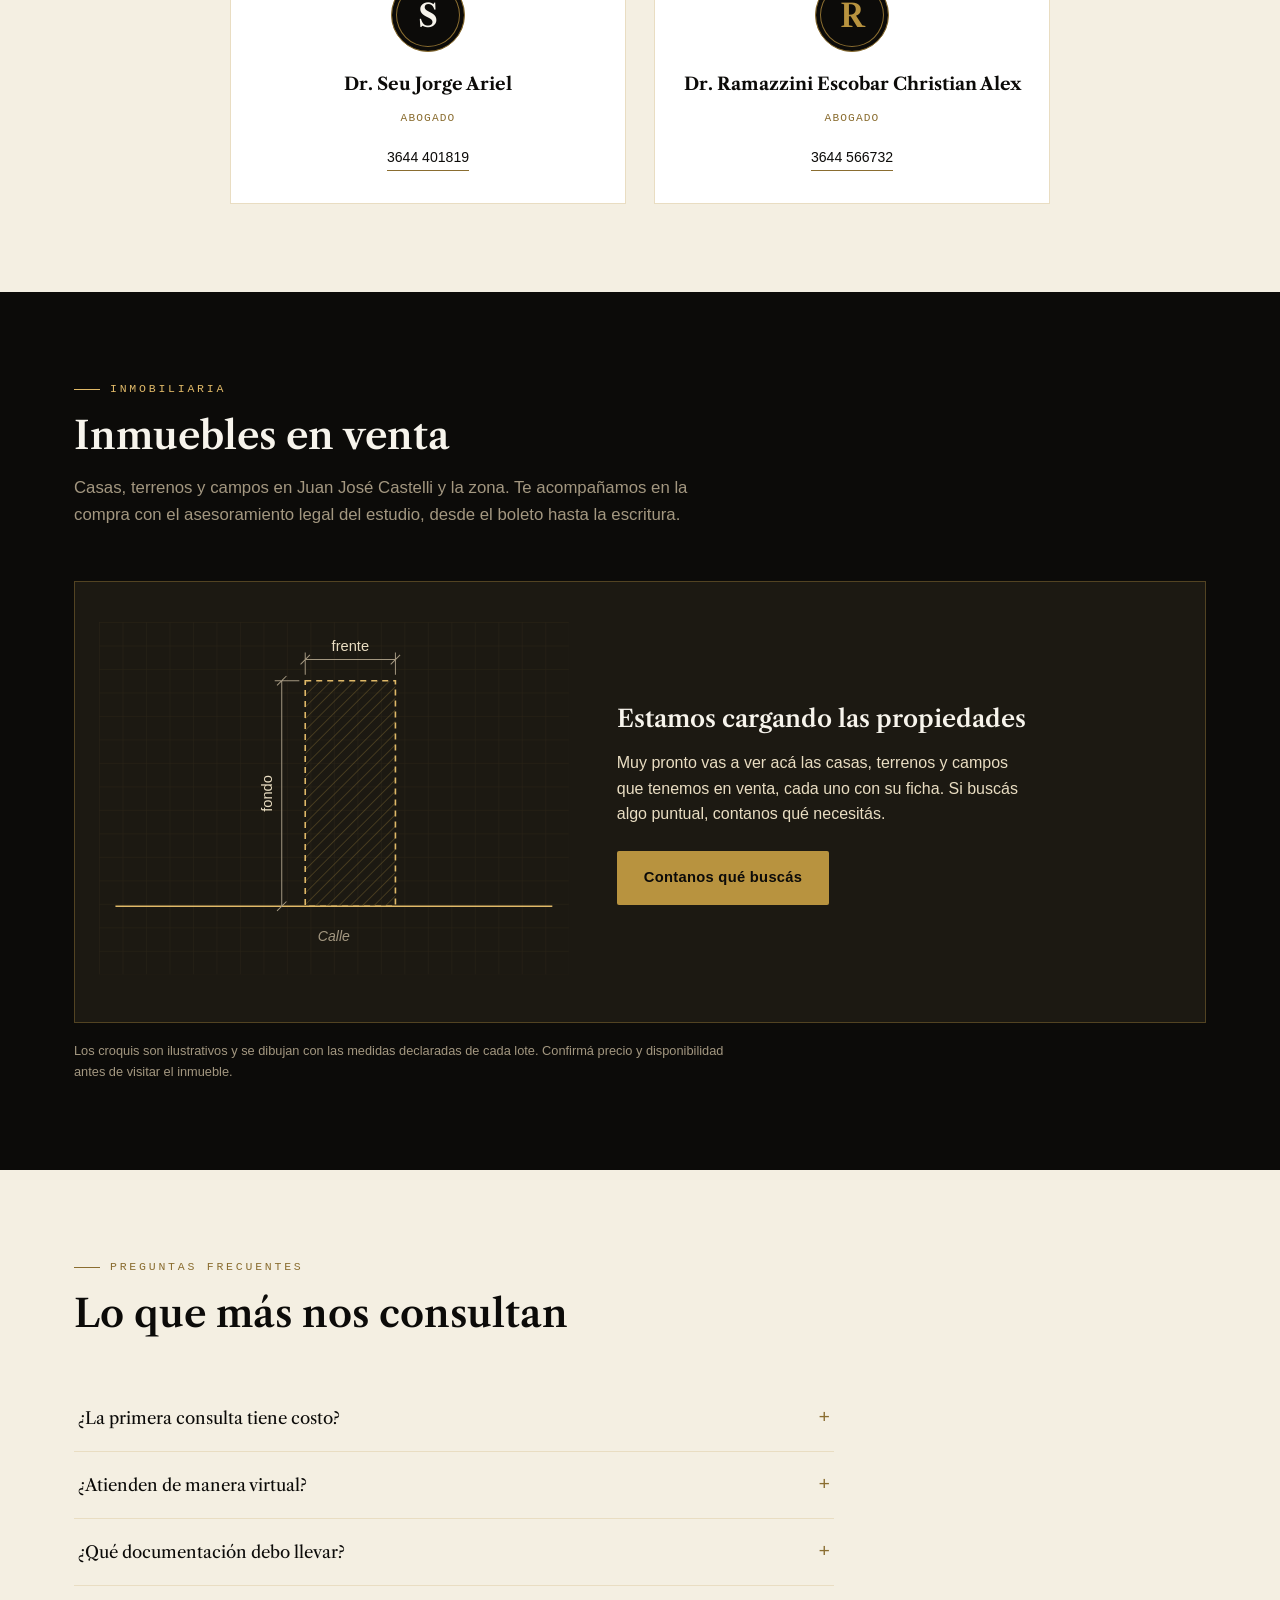
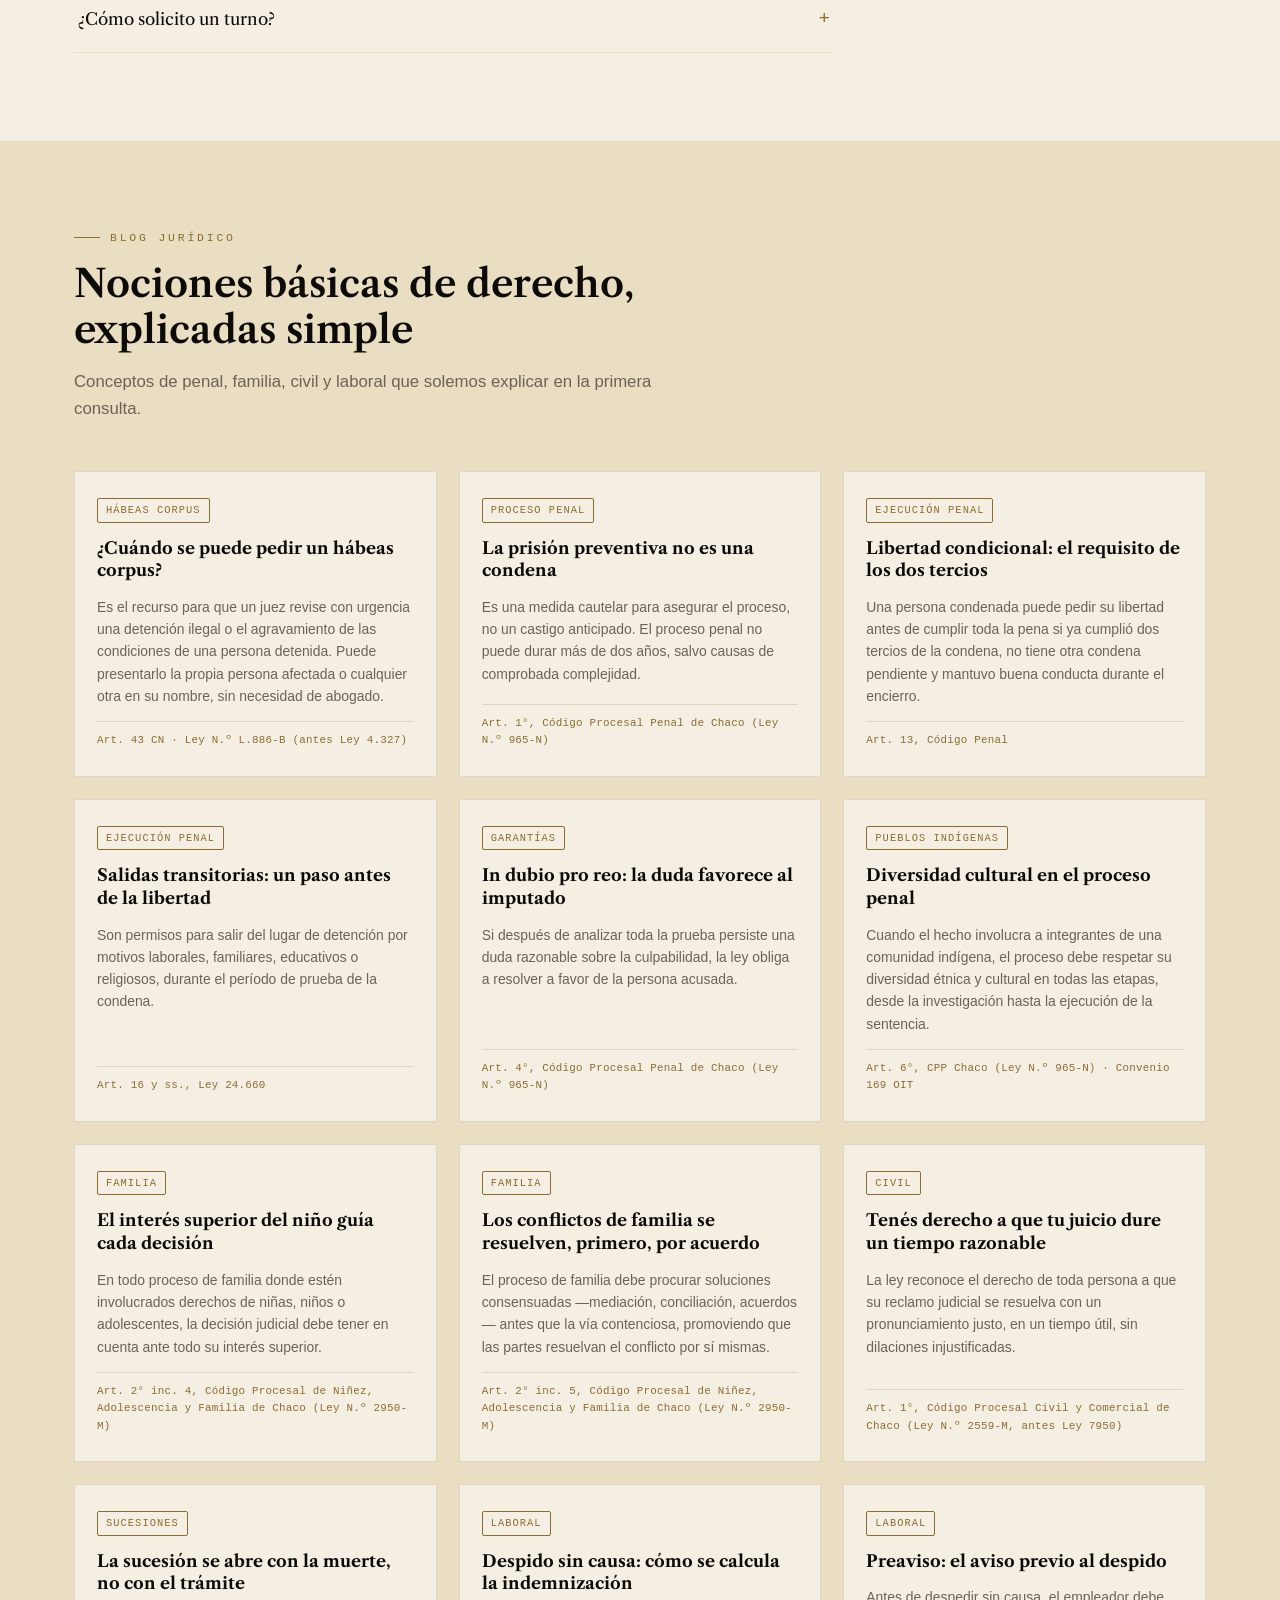
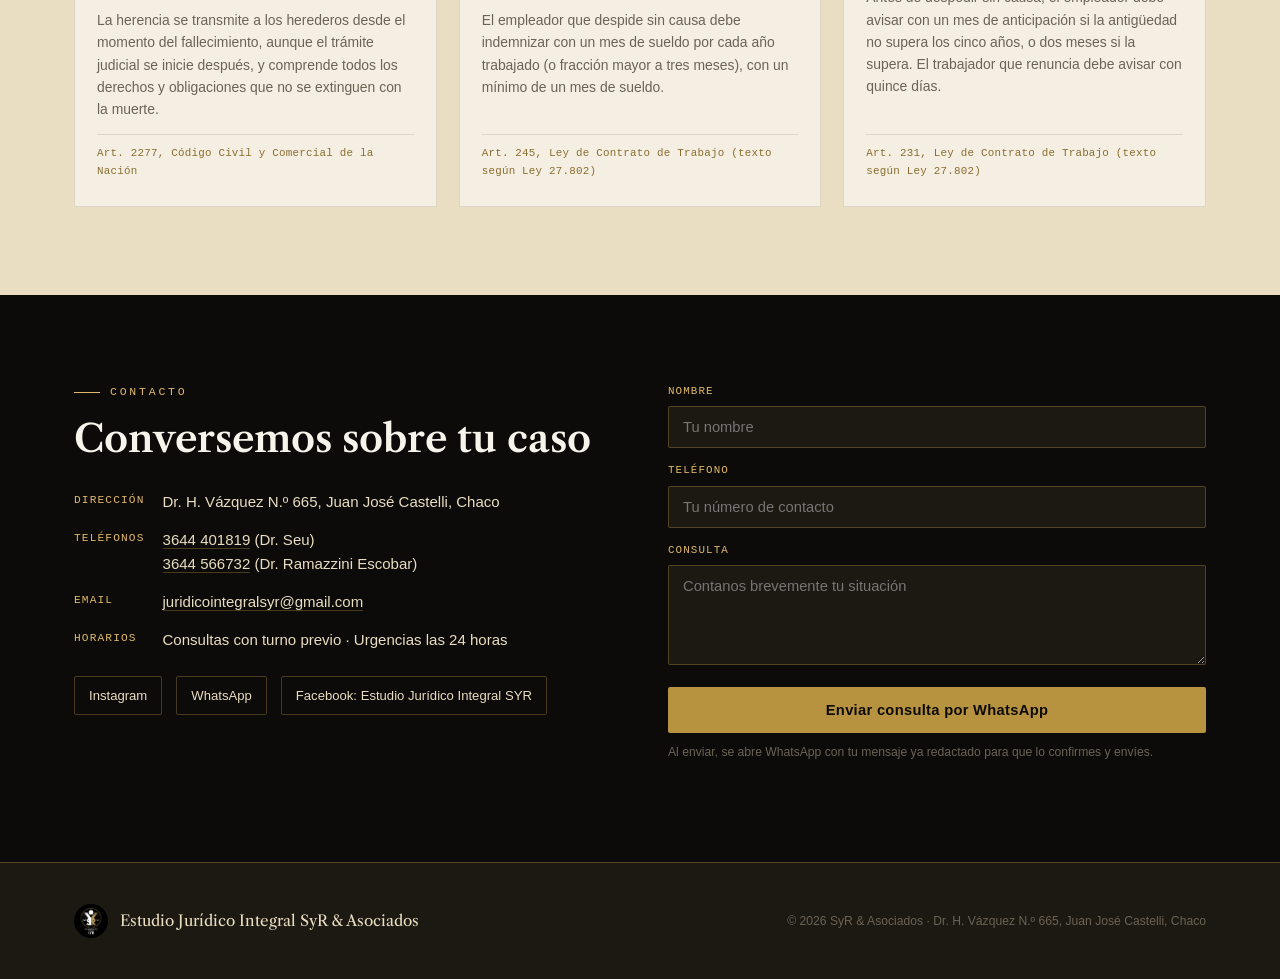
==== commit e5054e90: "Centraliza WhatsApp y llamadas de contacto en el 3644 566732 Todos los enlaces de WhatsApp (menú, po" ====
--- a/index.html
+++ b/index.html
@@ -31,7 +31,7 @@
     <button class="nav-toggle" type="button" aria-controls="site-navigation" aria-expanded="false" aria-label="Abrir menú">
       <svg viewBox="0 0 24 24" aria-hidden="true"><path d="M4 7h16M4 12h16M4 17h16"/></svg>
     </button>
-    <a class="nav-cta" href="https://wa.me/5493644401819?text=Hola%2C%20quisiera%20hacer%20una%20consulta%20legal." target="_blank" rel="noopener">WhatsApp</a>
+    <a class="nav-cta" href="https://wa.me/5493644566732?text=Hola%2C%20quisiera%20hacer%20una%20consulta%20legal." target="_blank" rel="noopener">WhatsApp</a>
   </div>
 </header>
 
@@ -48,7 +48,7 @@
         <svg viewBox="0 0 24 24" fill="none" stroke="currentColor" stroke-width="2"><path d="M4 4h16v16H4z" opacity="0"/><path d="M3 8l9 6 9-6M4 6h16a1 1 0 011 1v10a1 1 0 01-1 1H4a1 1 0 01-1-1V7a1 1 0 011-1z"/></svg>
         Solicitar consulta
       </a>
-      <a class="btn btn-outline" href="https://wa.me/5493644401819?text=Hola%2C%20quisiera%20hacer%20una%20consulta%20legal." target="_blank" rel="noopener">
+      <a class="btn btn-outline" href="https://wa.me/5493644566732?text=Hola%2C%20quisiera%20hacer%20una%20consulta%20legal." target="_blank" rel="noopener">
         <svg viewBox="0 0 24 24" fill="currentColor"><path d="M17.5 14.4c-.3-.1-1.7-.8-1.9-.9-.3-.1-.4-.1-.6.1s-.7.9-.9 1.1-.3.2-.6.1a7.9 7.9 0 01-2.3-1.4 8.6 8.6 0 01-1.6-2c-.2-.3 0-.4.1-.6l.4-.5c.1-.1.2-.3.3-.4a.5.5 0 000-.5c-.1-.1-.6-1.5-.9-2-.2-.5-.4-.4-.6-.4h-.5a1 1 0 00-.7.3 3 3 0 00-.9 2.2c0 1.3.9 2.6 1.1 2.8s1.7 2.7 4.2 3.7a14 14 0 001.4.5 3.4 3.4 0 001.6.1c.5-.1 1.7-.7 1.9-1.3s.2-1.2.2-1.3-.2-.2-.5-.3z"/><path d="M12 2a10 10 0 00-8.5 15.3L2 22l4.8-1.4A10 10 0 1012 2zm0 18.2a8.2 8.2 0 01-4.2-1.2l-.3-.2-3 .8.8-2.9-.2-.3A8.2 8.2 0 1112 20.2z"/></svg>
         Contactanos por WhatsApp
       </a>
@@ -195,7 +195,7 @@
       <h3>Urgencias las 24 horas</h3>
       <p>Guardia permanente para situaciones que no pueden esperar.</p>
     </div>
-    <a class="btn btn-solid" href="tel:+543644401819">Llamar ahora · 3644 401819</a>
+    <a class="btn btn-solid" href="tel:+543644566732">Llamar ahora · 3644 566732</a>
   </div>
 </div>
 
@@ -372,7 +372,7 @@
       </dl>
       <div class="social-row">
         <a href="https://instagram.com/estudiojuridicointegralsyr" target="_blank" rel="noopener">Instagram</a>
-        <a href="https://wa.me/5493644401819" target="_blank" rel="noopener">WhatsApp</a>
+        <a href="https://wa.me/5493644566732" target="_blank" rel="noopener">WhatsApp</a>
         <span style="border:1px solid var(--hair);border-radius:2px;padding:8px 14px;font-size:0.82rem;color:var(--parchment-2);">Facebook: Estudio Jurídico Integral SYR</span>
       </div>
     </div>
